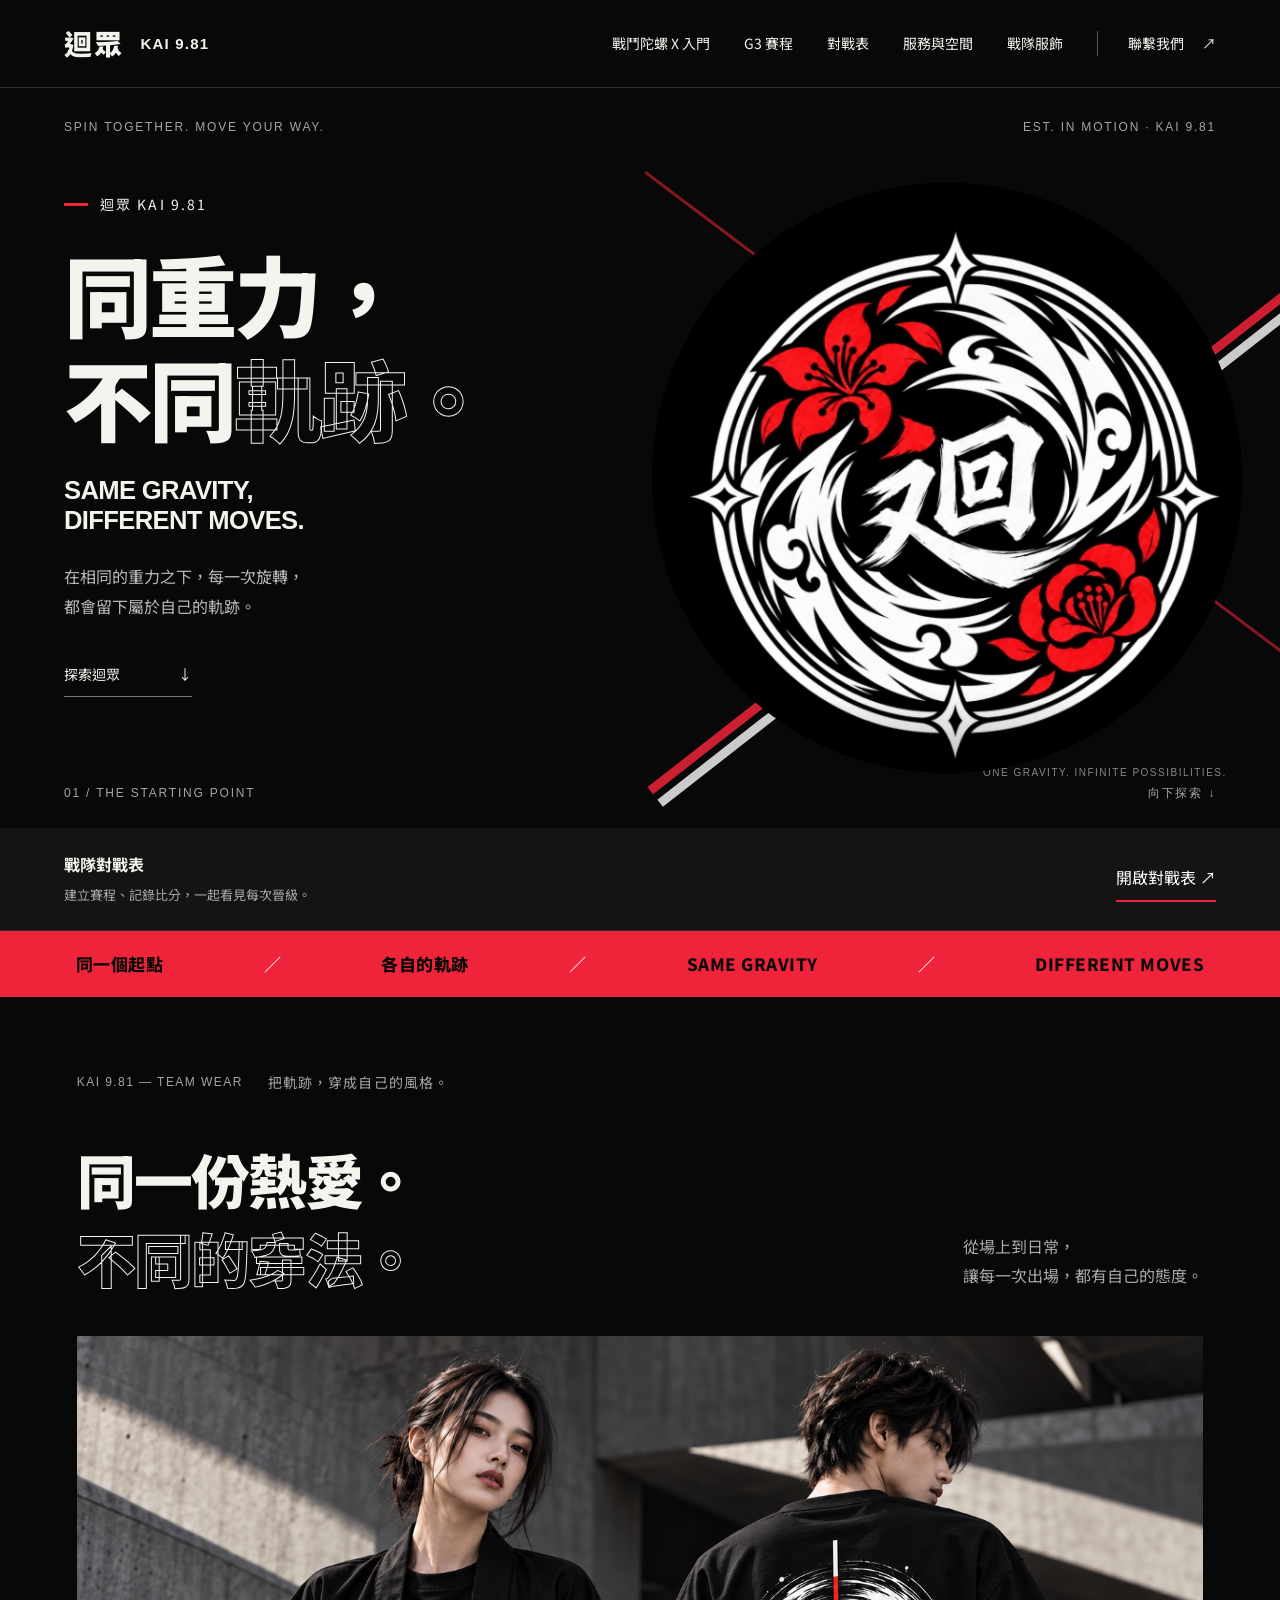
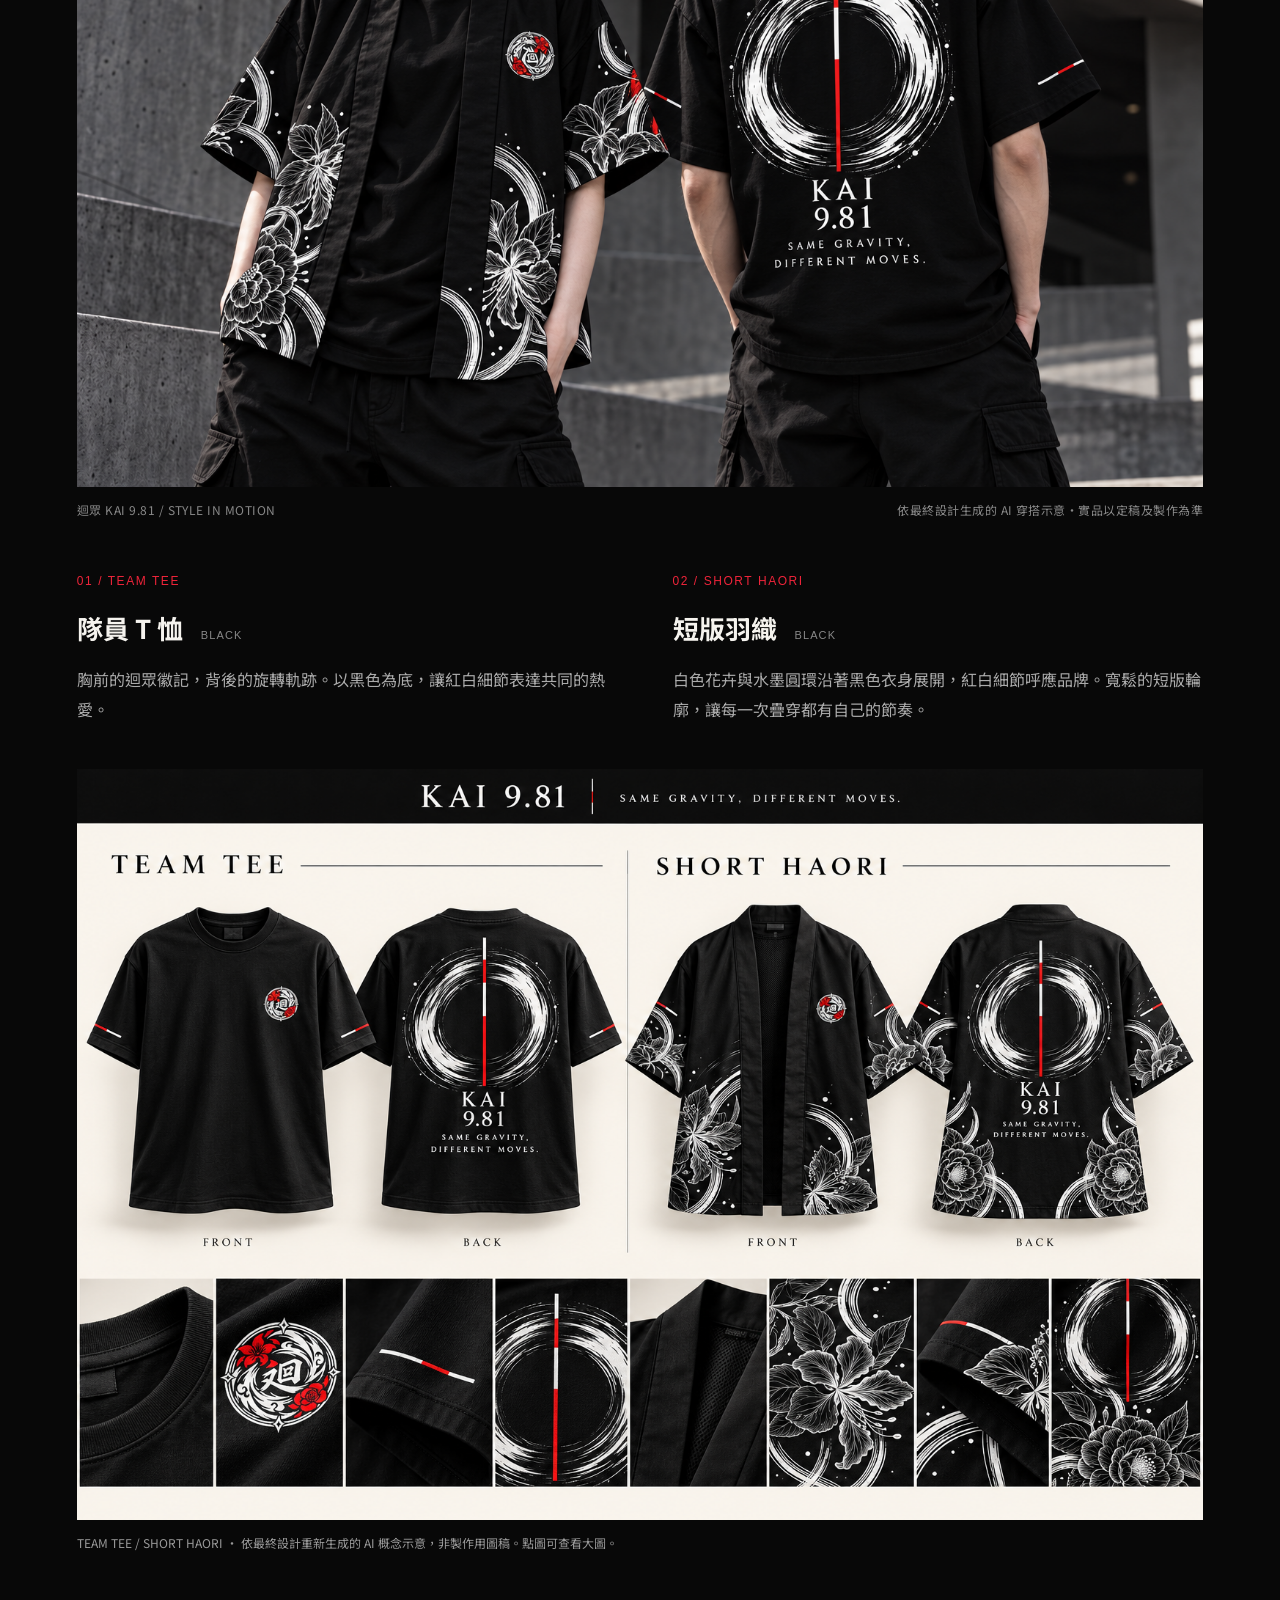
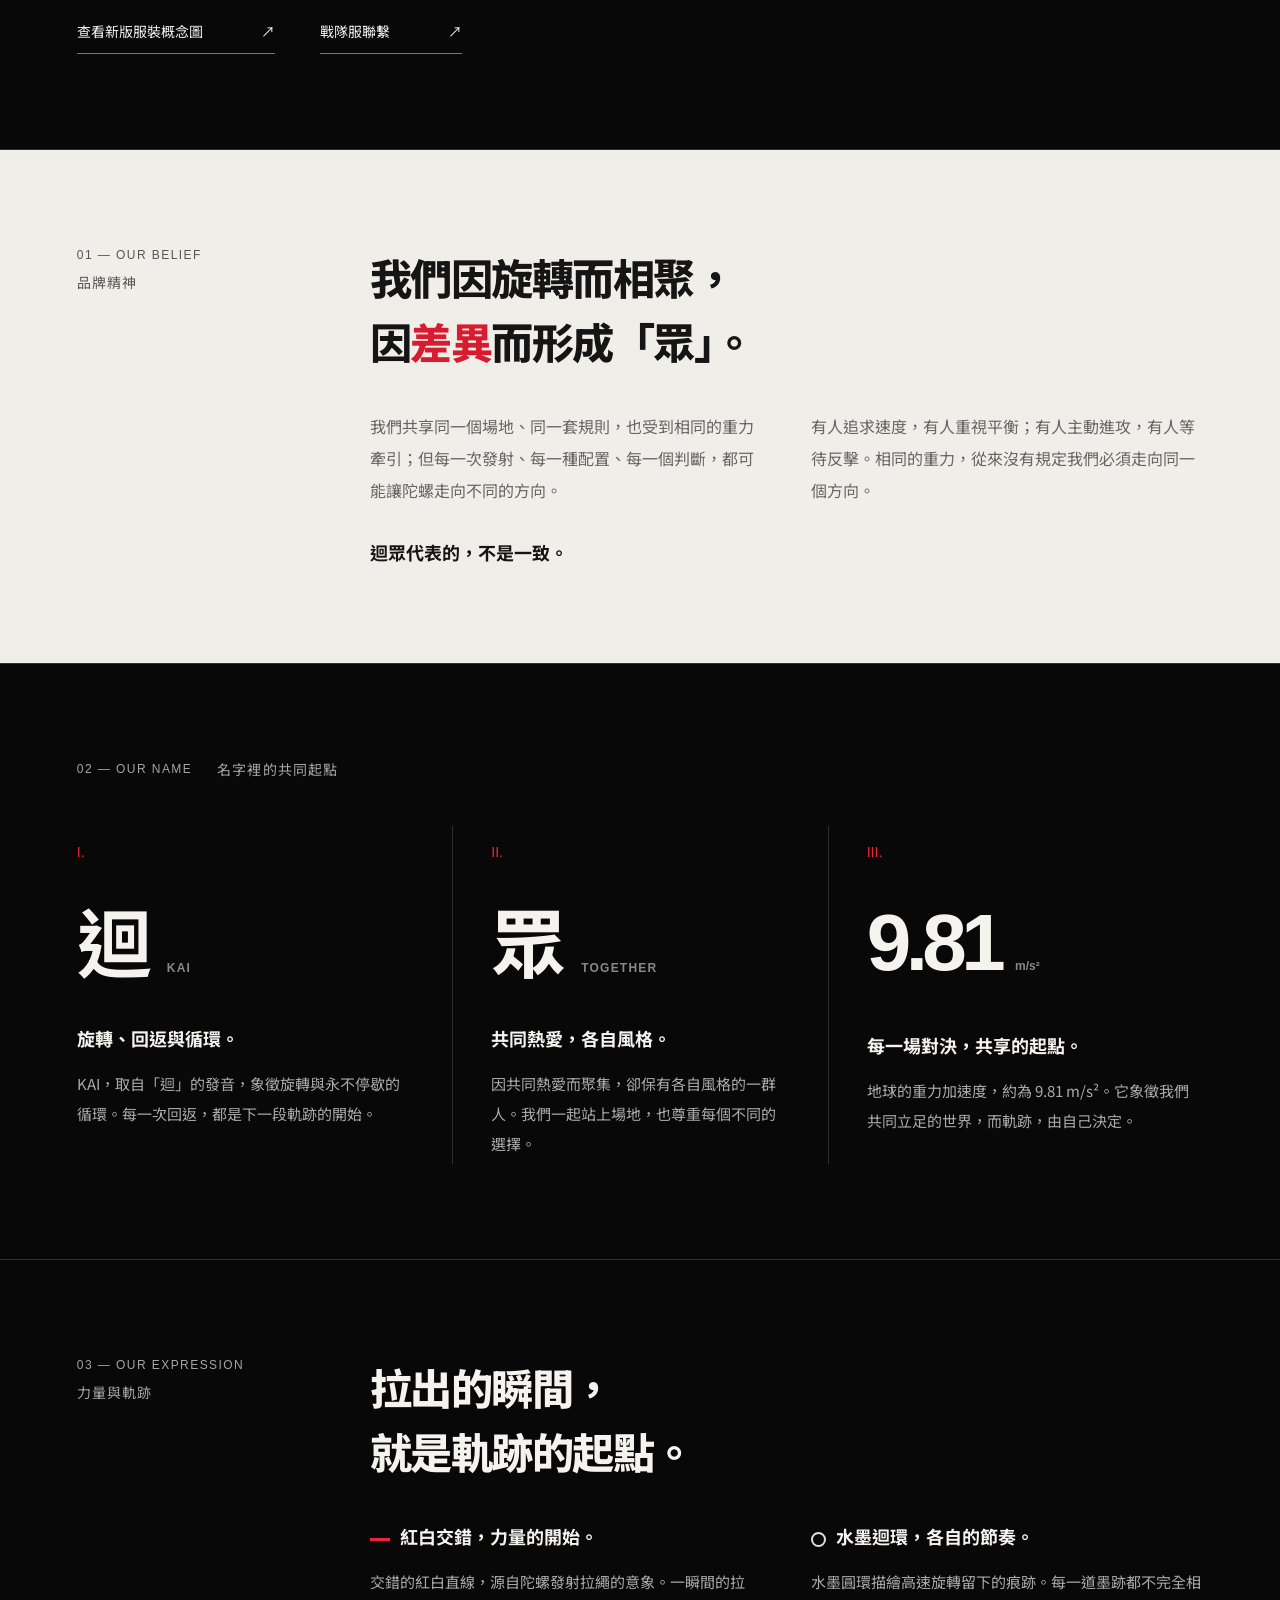
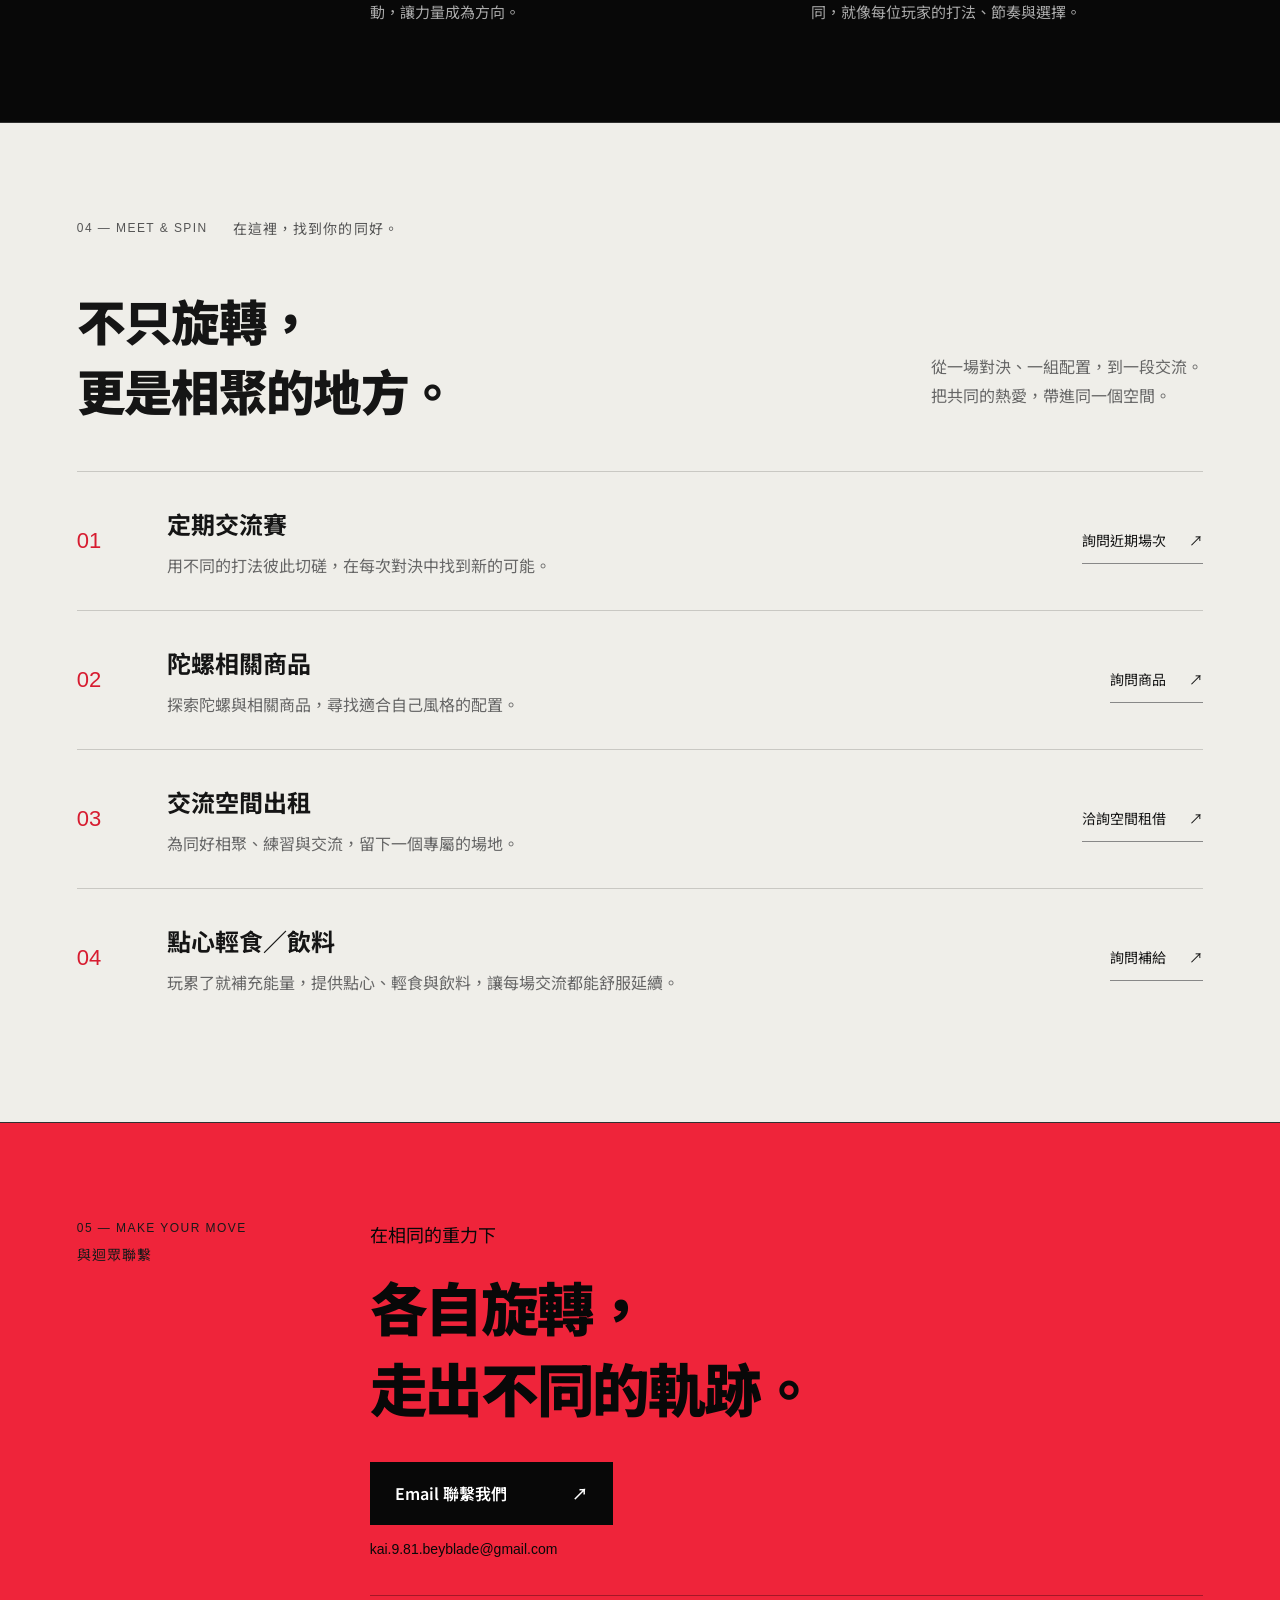
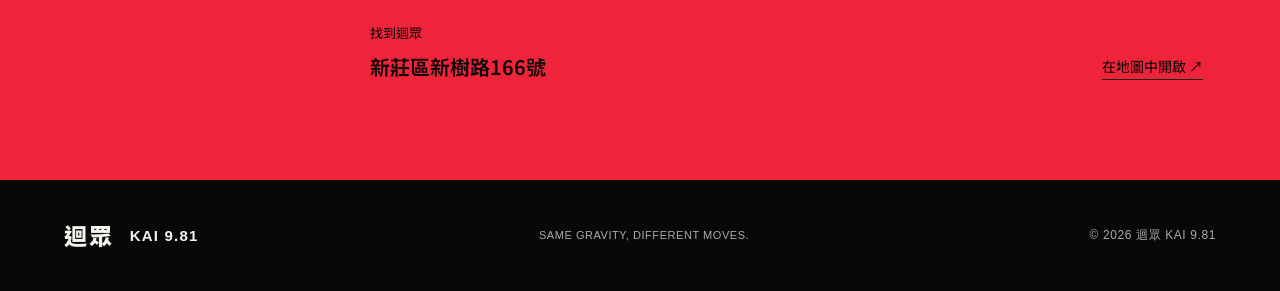
==== index.html @ a8f79e68 "Refresh team apparel imagery from approved final designs" ====
<!doctype html>
<html lang="zh-Hant">
<head>
<meta charset="utf-8"><meta name="viewport" content="width=device-width,initial-scale=1">
<title>迴眾 KAI 9.81｜同重力，不同軌跡</title>
<meta name="description" content="迴眾 KAI 9.81。因旋轉而相聚，因差異而形成眾。在相同的重力下，各自旋轉，走出不同的軌跡。">
<meta name="theme-color" content="#080808">
<link rel="icon" type="image/svg+xml" href="data:image/svg+xml,%3Csvg xmlns='http://www.w3.org/2000/svg' viewBox='0 0 64 64'%3E%3Crect width='64' height='64' rx='12' fill='%23080808'/%3E%3Ccircle cx='32' cy='32' r='22' fill='none' stroke='%23f22035' stroke-width='5'/%3E%3Ctext x='32' y='42' font-size='29' fill='white' text-anchor='middle'%3E迴%3C/text%3E%3C/svg%3E">
<link rel="stylesheet" href="style.css">
<style>.team-tools{display:flex;justify-content:space-between;align-items:center;gap:20px;flex-wrap:wrap;padding:22px 5%;border-bottom:1px solid #303030;background:#141414}.team-tools a{color:#fff;border-bottom:2px solid #ef243a;padding:8px 0}.team-tools span{font-size:13px;color:#aaa}</style>
<style>.apparel-concept{margin:44px 0 0}.apparel-concept img{display:block;width:100%;height:auto}.apparel-concept figcaption{font-size:12px;color:#999;line-height:1.8;padding:12px 0}@media(max-width:640px){.campaign img{aspect-ratio:3/2;object-fit:contain}}</style>
</head>
<body>
<a class="skip" href="#main">跳至主要內容</a>
<header><a class="wordmark" href="#" aria-label="迴眾首頁">迴眾 <span>KAI 9.81</span></a><nav aria-label="主要導覽"><a href="guide.html">戰鬥陀螺 X 入門</a><a href="g3.html">G3 賽程</a><a href="bracket.html">對戰表</a><a href="#services">服務與空間</a><a href="#wear">戰隊服飾</a><a class="nav-contact" href="mailto:kai.9.81.beyblade@gmail.com">聯繫我們 <span aria-hidden="true">↗</span></a></nav></header>
<main id="main">
<section class="hero" aria-labelledby="hero-title">
<div class="hero-top"><span>SPIN TOGETHER. MOVE YOUR WAY.</span><span>EST. IN MOTION · KAI 9.81</span></div>
<div class="hero-copy"><p class="eyebrow"><span></span>迴眾 KAI 9.81</p><h1 id="hero-title">同重力，<br>不同<span class="outline">軌跡。</span></h1><p class="english">SAME GRAVITY,<br>DIFFERENT MOVES.</p><p class="intro">在相同的重力之下，每一次旋轉，<br>都會留下屬於自己的軌跡。</p><a class="text-link" href="#belief">探索迴眾 <span aria-hidden="true">↓</span></a></div>
<div class="hero-art"><div class="cord cord-one"></div><div class="cord cord-two"></div><div class="logo-window"><img src="kai-logo.jpg" alt="迴眾品牌標誌：紅花與白色旋紋環繞書法迴字" width="630" height="651" fetchpriority="high"></div><span class="art-note">ONE GRAVITY. INFINITE POSSIBILITIES.</span></div>
<div class="hero-bottom"><span>01 / THE STARTING POINT</span><span>向下探索 <span aria-hidden="true">↓</span></span></div>
</section>
<section class="team-tools" aria-label="戰隊工具"><div><strong>戰隊對戰表</strong><br><span>建立賽程、記錄比分，一起看見每次晉級。</span></div><a href="bracket.html">開啟對戰表 ↗</a></section>
<div class="statement-strip" aria-hidden="true"><span>同一個起點</span><b>／</b><span>各自的軌跡</span><b>／</b><span>SAME GRAVITY</span><b>／</b><span>DIFFERENT MOVES</span></div>
<section class="lookbook section" id="wear"><div class="section-label">KAI 9.81 — TEAM WEAR <span>把軌跡，穿成自己的風格。</span></div><div class="lookbook-heading"><h2>同一份熱愛。<br><span class="outline">不同的穿法。</span></h2><p>從場上到日常，<br>讓每一次出場，都有自己的態度。</p></div><figure class="campaign"><img src="kai-campaign-final-20261027.png" alt="迴眾戰隊服穿搭形象：模特兒展示白色花卉黑色羽織正面與紅白圓環短 T 背面" width="1536" height="1024" loading="lazy"><figcaption><span>迴眾 KAI 9.81 / STYLE IN MOTION</span><span>依最終設計生成的 AI 穿搭示意・實品以定稿及製作為準</span></figcaption></figure><div class="wear-grid"><article><span class="wear-type">01 / TEAM TEE</span><h3>隊員 T 恤<span>BLACK</span></h3><p>胸前的迴眾徽記，背後的旋轉軌跡。以黑色為底，讓紅白細節表達共同的熱愛。</p></article><article><span class="wear-type">02 / SHORT HAORI</span><h3>短版羽織<span>BLACK</span></h3><p>白色花卉與水墨圓環沿著黑色衣身展開，紅白細節呼應品牌。寬鬆的短版輪廓，讓每一次疊穿都有自己的節奏。</p></article></div><figure class="apparel-concept"><a href="apparel-concept-final-20261027.png" target="_blank" rel="noopener"><img src="apparel-concept-final-20261027.png" alt="迴眾新版服裝概念圖：黑色隊員短 T 與白色花卉短版羽織的正背面及圖案細節" width="1536" height="1024" loading="lazy"></a><figcaption>TEAM TEE / SHORT HAORI · 依最終設計重新生成的 AI 概念示意，非製作用圖稿。點圖可查看大圖。</figcaption></figure><div class="wear-actions"><a class="text-link" href="apparel-concept-final-20261027.png" target="_blank" rel="noopener">查看新版服裝概念圖 <span aria-hidden="true">↗</span></a><a class="text-link" href="mailto:kai.9.81.beyblade@gmail.com?subject=%E8%BF%B4%E7%9C%BE%E6%88%B0%E9%9A%8A%E6%9C%8D%E8%81%AF%E7%B9%AB">戰隊服聯繫 <span aria-hidden="true">↗</span></a></div></section>
<section class="belief section" id="belief"><div class="section-label">01 — OUR BELIEF <span>品牌精神</span></div><div class="belief-body"><h2>我們因旋轉而相聚，<br>因<span class="red">差異</span>而形成「眾」。</h2><div class="two-column"><p>我們共享同一個場地、同一套規則，也受到相同的重力牽引；但每一次發射、每一種配置、每一個判斷，都可能讓陀螺走向不同的方向。</p><p>有人追求速度，有人重視平衡；有人主動進攻，有人等待反擊。相同的重力，從來沒有規定我們必須走向同一個方向。</p></div><p class="belief-end">迴眾代表的，不是一致。</p></div></section>
<section class="identity section" id="identity"><div class="section-label">02 — OUR NAME <span>名字裡的共同起點</span></div><div class="identity-grid"><article><span class="index">I.</span><h2>迴<span>KAI</span></h2><h3>旋轉、回返與循環。</h3><p>KAI，取自「迴」的發音，象徵旋轉與永不停歇的循環。每一次回返，都是下一段軌跡的開始。</p></article><article><span class="index">II.</span><h2>眾<span>TOGETHER</span></h2><h3>共同熱愛，各自風格。</h3><p>因共同熱愛而聚集，卻保有各自風格的一群人。我們一起站上場地，也尊重每個不同的選擇。</p></article><article class="gravity"><span class="index">III.</span><h2>9.81<span>m/s²</span></h2><h3>每一場對決，共享的起點。</h3><p>地球的重力加速度，約為 9.81 m/s²。它象徵我們共同立足的世界，而軌跡，由自己決定。</p></article></div></section>
<section class="visual-story section"><div class="section-label">03 — OUR EXPRESSION <span>力量與軌跡</span></div><div class="visual-body"><h2>拉出的瞬間，<br>就是軌跡的起點。</h2><div class="two-column"><div><h3><span class="small-line"></span>紅白交錯，力量的開始。</h3><p>交錯的紅白直線，源自陀螺發射拉繩的意象。一瞬間的拉動，讓力量成為方向。</p></div><div><h3><span class="small-ring"></span>水墨迴環，各自的節奏。</h3><p>水墨圓環描繪高速旋轉留下的痕跡。每一道墨跡都不完全相同，就像每位玩家的打法、節奏與選擇。</p></div></div></div></section>
<section class="services section" id="services"><div class="section-label">04 — MEET & SPIN <span>在這裡，找到你的同好。</span></div><div class="services-title"><h2>不只旋轉，<br>更是相聚的地方。</h2><p>從一場對決、一組配置，到一段交流。<br>把共同的熱愛，帶進同一個空間。</p></div><div class="service-list"><article><span class="service-number">01</span><div><h3>定期交流賽</h3><p>用不同的打法彼此切磋，在每次對決中找到新的可能。</p></div><a href="mailto:kai.9.81.beyblade@gmail.com?subject=%E4%BA%A4%E6%B5%81%E8%B3%BD%E8%A9%A2%E5%95%8F">詢問近期場次 <span aria-hidden="true">↗</span></a></article><article><span class="service-number">02</span><div><h3>陀螺相關商品</h3><p>探索陀螺與相關商品，尋找適合自己風格的配置。</p></div><a href="mailto:kai.9.81.beyblade@gmail.com?subject=%E9%99%80%E8%9E%BA%E5%95%86%E5%93%81%E8%A9%A2%E5%95%8F">詢問商品 <span aria-hidden="true">↗</span></a></article><article><span class="service-number">03</span><div><h3>交流空間出租</h3><p>為同好相聚、練習與交流，留下一個專屬的場地。</p></div><a href="mailto:kai.9.81.beyblade@gmail.com?subject=%E7%A9%BA%E9%96%93%E7%A7%9F%E5%80%9F%E8%A9%A2%E5%95%8F">洽詢空間租借 <span aria-hidden="true">↗</span></a></article><article><span class="service-number">04</span><div><h3>點心輕食／飲料</h3><p>玩累了就補充能量，提供點心、輕食與飲料，讓每場交流都能舒服延續。</p></div><a href="mailto:kai.9.81.beyblade@gmail.com?subject=%E9%BB%9E%E5%BF%83%E8%BC%95%E9%A3%9F%E8%88%87%E9%A3%B2%E6%96%99%E8%A9%A2%E5%95%8F">詢問補給 <span aria-hidden="true">↗</span></a></article></div></section>
<section class="contact section" id="contact"><div class="section-label">05 — MAKE YOUR MOVE <span>與迴眾聯繫</span></div><div class="contact-body"><p>在相同的重力下</p><h2>各自旋轉，<br>走出不同的軌跡。</h2><a class="contact-button" href="mailto:kai.9.81.beyblade@gmail.com">Email 聯繫我們 <span aria-hidden="true">↗</span></a><a class="email" href="mailto:kai.9.81.beyblade@gmail.com">kai.9.81.beyblade@gmail.com</a><div class="location"><span>找到迴眾</span><address>新莊區新樹路166號</address><a href="https://www.google.com/maps/search/?api=1&amp;query=%E6%96%B0%E8%8E%8A%E5%8D%80%E6%96%B0%E6%A8%B9%E8%B7%AF166%E8%99%9F" target="_blank" rel="noopener">在地圖中開啟 <span aria-hidden="true">↗</span></a></div></div></section>
</main><footer><a class="wordmark" href="#">迴眾 <span>KAI 9.81</span></a><p>SAME GRAVITY, DIFFERENT MOVES.</p><span>© <span id="year">2026</span> 迴眾 KAI 9.81</span></footer>
</body></html>
---- style.css ----
@import url('https://fonts.googleapis.com/css2?family=Noto+Sans+TC:wght@400;500;600;700;800;900&display=swap');
:root{--bg:#080808;--fg:#f5f3ee;--muted:#a5a5a5;--red:#ef243a;--line:#303030}*{box-sizing:border-box}html{scroll-behavior:smooth;scroll-padding-top:85px}body{margin:0;background:var(--bg);color:var(--fg);font-family:'Noto Sans TC',sans-serif;font-size:16px;line-height:1.8}a{color:inherit;text-decoration:none}a:focus-visible{outline:2px solid var(--red);outline-offset:7px}::selection{background:var(--red);color:white}.skip{position:fixed;top:-100px;background:var(--red);padding:10px;z-index:20}.skip:focus{top:10px}header{height:88px;padding:0 5%;display:flex;align-items:center;justify-content:space-between;border-bottom:1px solid var(--line);background:var(--bg)}.wordmark{font-size:28px;font-weight:900;letter-spacing:.08em;display:flex;align-items:center;gap:16px}.wordmark span{font-family:Arial,sans-serif;font-size:15px;letter-spacing:.08em;font-weight:700}nav{display:flex;gap:34px;font-size:14px}nav a:hover,.text-link:hover,.email:hover{color:var(--red)}.nav-contact{border-left:1px solid #555;padding-left:30px}.nav-contact span{margin-left:15px}.hero{min-height:740px;position:relative;padding:30px 5% 80px;overflow:hidden}.hero-top,.hero-bottom{display:flex;justify-content:space-between;font:11px/1.5 Arial,sans-serif;letter-spacing:.15em;color:var(--muted)}.hero-top{font-size:12px}.hero-copy{position:relative;z-index:2;width:56%;padding-top:56px;pointer-events:none}.hero-copy a{pointer-events:auto}.eyebrow{font-size:14px;letter-spacing:.15em;display:flex;align-items:center;gap:12px;margin:0 0 24px}.eyebrow span{display:inline-block;width:24px;height:3px;background:var(--red)}h1{font-size:clamp(54px,6.9vw,108px);font-weight:900;line-height:1.18;letter-spacing:-.035em;margin:0}.outline{color:transparent;-webkit-text-stroke:1px var(--fg)}.english{font:bold clamp(18px,2vw,28px)/1.2 Arial,sans-serif;letter-spacing:-.025em;margin:25px 0}.intro{font-size:16px;color:#bbb;line-height:1.9}.text-link{display:inline-flex;align-items:center;gap:58px;font-size:14px;border-bottom:1px solid #777;padding:14px 0 9px;margin-top:10px}.hero-art{position:absolute;right:0;top:110px;width:52%;height:560px;display:grid;place-items:center}.logo-window{width:min(95%,590px);aspect-ratio:1;position:relative;z-index:1;background:#000;border-radius:50%;overflow:hidden}.logo-window img{width:100%;height:auto;display:block;clip-path:polygon(0 0,100% 0,100% 89%,85% 89%,75% 100%,25% 100%,15% 89%,0 89%)}.cord{position:absolute;width:145%;height:9px;background:var(--red);transform:rotate(-38deg);left:-10%;top:52%;box-shadow:0 16px 0 #eee;opacity:.85}.cord-two{transform:rotate(37deg);height:3px;top:47%;opacity:.55;box-shadow:none}.art-note{position:absolute;right:8%;bottom:-20px;font:10px Arial,sans-serif;letter-spacing:.15em;color:#888}.hero-bottom{position:absolute;bottom:26px;left:5%;right:5%;font-size:12px}.statement-strip{display:flex;align-items:center;justify-content:space-around;gap:25px;overflow:hidden;white-space:nowrap;background:var(--red);color:#080808;padding:18px 3%;font-size:17px;font-weight:800;letter-spacing:.03em}.statement-strip b{color:#fff}.section{padding:95px 6%;border-bottom:1px solid var(--line)}.section-label{font:12px/1.8 Arial,sans-serif;letter-spacing:.12em;color:#a5a5a5;display:flex;gap:25px;margin-bottom:45px}.section-label span{font:14px 'Noto Sans TC',sans-serif;letter-spacing:.08em}.belief{display:grid;grid-template-columns:26% 74%;background:#efeee9;color:#151515}.belief .section-label{display:flex;flex-direction:column;gap:5px;color:#555}.belief h2,.visual-story h2{font-size:clamp(30px,3.3vw,50px);line-height:1.5;letter-spacing:-.035em;margin:0 0 38px;font-weight:800}.red{color:#d71c30}.two-column{display:grid;grid-template-columns:1fr 1fr;gap:50px}.two-column p{margin:0;line-height:2;color:#666}.belief-end{margin:30px 0 0;font-size:18px;font-weight:700}.identity-grid{display:grid;grid-template-columns:1fr 1fr 1fr}.identity article{padding:10px 38px 5px;border-left:1px solid var(--line)}.identity article:first-child{padding-left:0;border:0}.identity article:last-child{padding-right:0}.index{color:var(--red);font:14px Arial,sans-serif}.identity h2{font-size:75px;line-height:1.4;margin:22px 0 30px;display:flex;align-items:baseline;gap:15px}.identity h2 span{font:bold 12px Arial,sans-serif;letter-spacing:.1em;color:#888}.identity .gravity h2{font-family:Arial,sans-serif;font-size:80px;font-weight:700;letter-spacing:-.07em}.gravity h2 span{letter-spacing:0}.identity h3,.visual-story h3{font-size:18px;margin:0 0 15px}.identity p{font-size:15px;line-height:2;color:#aaa;margin:0}.visual-story{display:grid;grid-template-columns:26% 74%}.visual-story .section-label{display:flex;flex-direction:column;gap:5px}.visual-story p{color:#aaa;font-size:15px}.small-line{display:inline-block;vertical-align:middle;width:20px;height:3px;background:var(--red);margin-right:10px}.small-ring{display:inline-block;vertical-align:middle;width:15px;height:15px;border:2px solid #ddd;border-radius:50%;margin-right:10px}.contact{background:var(--red);color:#080808;display:grid;grid-template-columns:26% 74%;border:none}.contact .section-label{color:#191919;flex-direction:column;gap:5px}.contact-body>p{font-size:18px;margin:0 0 16px}.contact h2{font-size:clamp(36px,4.5vw,68px);line-height:1.4;font-weight:900;letter-spacing:-.04em;margin:0 0 35px}.contact-button{display:inline-flex;align-items:center;gap:65px;background:#080808;color:#fff;padding:17px 25px;font-weight:600;transition:background .2s,transform .2s}.contact-button:hover{background:#252525;transform:translateY(-2px)}.contact a:focus-visible{outline-color:#000}.email{display:block;width:fit-content;margin-top:16px;font:14px Arial,sans-serif}.email:hover{color:#fff}footer{padding:35px 5%;display:flex;align-items:center;justify-content:space-between;gap:20px}footer .wordmark{font-size:23px}footer p,footer>span{font:11px/1.5 Arial,sans-serif;color:#aaa;letter-spacing:.05em}footer>span{font-size:12px}
@media(min-width:1600px){.hero{min-height:850px}.hero-art{right:5%;top:150px}.hero-copy{padding-top:80px}}@media(max-width:1000px){.hero{min-height:680px}.hero-copy{padding-top:45px}.hero-art{top:120px;height:450px}.belief,.visual-story,.contact{grid-template-columns:1fr}.belief .section-label,.visual-story .section-label,.contact .section-label{flex-direction:row;gap:24px}.identity article{padding:10px 23px}.identity h2{font-size:60px;flex-wrap:wrap;gap:6px}.identity .gravity h2{font-size:63px}.two-column{gap:30px}footer p{display:none}}@media(max-width:640px){header{height:76px;padding:0 6%}.wordmark{font-size:24px;gap:9px}.wordmark span{font-size:12px}nav{gap:0}nav>a:not(.nav-contact){display:none}.nav-contact{border:0;padding:0;font-size:13px}.nav-contact span{margin-left:6px}.hero{padding:23px 6% 75px;min-height:auto}.hero-top{font-size:10px;letter-spacing:.08em}.hero-top span:last-child{display:none}.hero-copy{width:100%;padding-top:40px}.eyebrow{font-size:12px;margin-bottom:20px}h1{font-size:clamp(49px,12.5vw,76px)}.english{font-size:21px;margin:22px 0}.intro{font-size:15px}.hero-art{position:relative;width:100%;height:auto;aspect-ratio:1;top:auto;right:auto;margin:20px 0 30px}.logo-window{width:95%;max-width:450px}.art-note{bottom:-12px;right:2%;font-size:9px}.hero-bottom{left:6%;right:6%;font-size:10px;letter-spacing:.05em}.statement-strip{justify-content:flex-start;padding:16px 6%;font-size:14px;gap:22px}.section{padding:60px 7%}.section-label{font-size:10px;gap:17px!important;margin-bottom:28px}.section-label span{font-size:12px}.belief h2,.visual-story h2{font-size:30px;margin-bottom:25px}.two-column{grid-template-columns:1fr;gap:22px}.two-column p{font-size:15px}.identity-grid{grid-template-columns:1fr}.identity article,.identity article:first-child,.identity article:last-child{padding:28px 0;border-left:none;border-bottom:1px solid var(--line)}.identity article:first-child{padding-top:0}.identity article:last-child{padding-bottom:0;border-bottom:none}.identity h2{font-size:60px;margin:8px 0 15px;gap:18px}.identity .gravity h2{font-size:68px}.identity h3{font-size:17px}.contact h2{font-size:38px}.contact-body>p{font-size:16px}.contact-button{width:100%;justify-content:space-between}footer{align-items:flex-start;padding:28px 7%;flex-direction:column;gap:16px}footer>span{font-size:11px}}
@media(prefers-reduced-motion:reduce){html{scroll-behavior:auto}*{transition:none!important}}
.guide-hero{padding:82px 7% 58px;background:#080808;min-height:490px;position:relative;border-bottom:1px solid var(--line)}.guide-hero h1{font-size:clamp(52px,8vw,112px);line-height:1.1;margin:20px 0 25px}.guide-hero>p:not(.eyebrow){font-size:18px;color:#aaa}.guide-hero-meta{display:flex;justify-content:space-between;border-top:1px solid #333;margin-top:70px;padding-top:14px;font:11px Arial,sans-serif;letter-spacing:.14em;color:#888}.guide-intro,.lineups,.expand,.parts,.types{padding:90px 7%;border-bottom:1px solid var(--line)}.guide-intro{background:#efeee9;color:#151515}.guide-intro .section-label,.lineups .section-label,.expand .section-label,.parts .section-label,.types .section-label{color:#777}.guide-intro-grid,.expand-head{display:grid;grid-template-columns:1fr 1fr;gap:80px}.guide-intro h2,.expand-head h2{font-size:clamp(32px,4vw,58px);line-height:1.45;margin:0;letter-spacing:-.04em}.guide-intro-grid p,.expand-head p{color:#666;font-size:17px;line-height:2}.note{font-size:13px!important;color:#999!important;border-left:3px solid var(--red);padding-left:15px}.lineup-grid{display:grid;grid-template-columns:repeat(3,1fr);gap:20px}.lineup-card{min-height:360px;padding:30px;background:#111;border-top:5px solid var(--red);position:relative}.lineup-card.ux{border-color:#e9e7df}.lineup-card.cx{border-color:#666}.lineup-code{font:700 56px Arial,sans-serif;letter-spacing:-.08em}.lineup-card h2{font-size:23px;line-height:1.25;margin:20px 0}.lineup-card h2 span{font:12px Arial,sans-serif;color:#999;letter-spacing:.08em}.lineup-card p{color:#aaa;line-height:1.9}.lineup-tag{position:absolute;bottom:26px;color:var(--red);font-size:13px}.ux .lineup-tag{color:#eee}.cx .lineup-tag{color:#aaa}.expand{background:#efeee9;color:#151515}.expand-head p{color:#555}.expand-list{margin-top:55px}.expand-list article{display:grid;grid-template-columns:190px 1fr 35px;gap:25px;align-items:center;border-top:1px solid #c8c7c2;padding:23px 0}.expand-list strong{font:700 15px Arial,sans-serif;letter-spacing:.08em}.expand-list span{color:#666}.expand-list b{font:normal 12px Arial;color:var(--red)}.parts-grid{display:grid;grid-template-columns:1fr 1fr;gap:85px;align-items:center}.parts-grid h2{font-size:36px;margin:0 0 18px}.parts-grid p,.parts-grid dd{color:#aaa;line-height:1.9}.parts-grid dl{margin-top:28px}.parts-grid dt{font:bold 14px Arial;color:var(--red);letter-spacing:.1em;margin-top:19px}.parts-grid dd{margin:3px 0 0 0}.parts-diagram{display:flex;flex-direction:column;align-items:center}.part-ring{width:210px;height:90px;border:2px solid #f2f0eb;border-radius:50%;display:grid;place-items:center;font:bold 16px Arial;letter-spacing:.1em}.part-ring.small{width:145px;height:60px;border-color:#777;font-size:13px}.part-ring.tiny{width:80px;height:42px;border-color:var(--red);font-size:11px}.part-line{height:30px;border-left:1px solid #777}.types{background:#151515}.types-grid{display:grid;grid-template-columns:repeat(4,1fr);gap:1px;background:#444}.types-grid>div{background:#151515;padding:25px;min-height:160px}.types-grid b{display:block;font:bold 17px Arial;color:var(--red);letter-spacing:.07em}.types-grid span{display:block;margin:8px 0;font-weight:700}.types-grid p{font-size:14px;color:#aaa;margin:0;line-height:1.8}.guide-source{font-size:12px;color:#777;margin:45px 0 0}.guide-source a{color:#aaa;text-decoration:underline}.guide-cta{padding:90px 7%;background:var(--red);color:#080808}.guide-cta p{font-size:18px;margin:0}.guide-cta h2{font-size:clamp(40px,5vw,72px);line-height:1.35;margin:12px 0 30px}.guide-cta .contact-button{background:#080808;color:#fff}@media(max-width:760px){.guide-hero{padding:58px 7% 35px;min-height:420px}.guide-hero-meta{margin-top:50px;gap:10px;font-size:9px}.guide-intro-grid,.expand-head,.parts-grid{grid-template-columns:1fr;gap:30px}.guide-intro,.lineups,.expand,.parts,.types{padding:62px 7%}.lineup-grid{grid-template-columns:1fr}.lineup-card{min-height:280px}.lineup-tag{position:static;margin-top:25px}.expand-list article{grid-template-columns:1fr 28px;gap:10px}.expand-list article span{grid-column:1/-1;grid-row:2}.types-grid{grid-template-columns:1fr 1fr}.parts-grid{gap:50px}.guide-page nav a:not(:last-child){display:none}}
.lookbook{padding-top:75px}.lookbook-heading{display:flex;align-items:flex-end;justify-content:space-between;gap:30px;margin-bottom:38px}.lookbook-heading h2{font-size:clamp(36px,4.6vw,68px);line-height:1.35;letter-spacing:-.035em;margin:0;font-weight:900}.lookbook-heading p{color:#aaa;font-size:16px;margin:0 0 8px}.campaign{margin:0}.campaign img{width:100%;height:auto;aspect-ratio:3/2;object-fit:cover;display:block;background:#171717}.campaign figcaption{display:flex;justify-content:space-between;gap:18px;font-size:12px;color:#888;padding:12px 0;letter-spacing:.04em}.wear-grid{display:grid;grid-template-columns:1fr 1fr;gap:65px;margin-top:32px}.wear-type{font:12px Arial,sans-serif;letter-spacing:.13em;color:var(--red)}.wear-grid h3{font-size:26px;margin:12px 0}.wear-grid h3 span{font:11px Arial,sans-serif;color:#888;margin-left:18px;letter-spacing:.1em}.wear-grid p{font-size:16px;color:#aaa;margin:0;line-height:1.9}.wear-actions{display:flex;gap:45px;margin-top:30px}@media(max-width:640px){.lookbook-heading{display:block}.lookbook-heading p{margin:20px 0 0;font-size:15px}.campaign img{aspect-ratio:4/5;object-position:50% center}.campaign figcaption{flex-direction:column;gap:3px;font-size:11px}.wear-grid{grid-template-columns:1fr;gap:30px}.wear-grid h3{font-size:23px}.wear-actions{gap:25px;flex-wrap:wrap}.wear-actions .text-link{gap:20px}.lookbook .section-label{flex-direction:column;gap:4px!important}}
.services{background:#efeee9;color:#151515}.services .section-label{color:#555}.services-title{display:flex;justify-content:space-between;gap:30px;align-items:flex-end;margin-bottom:45px}.services h2{font-size:clamp(32px,3.8vw,55px);line-height:1.45;letter-spacing:-.035em;margin:0;font-weight:900}.services-title>p{color:#666;font-size:16px}.service-list article{display:grid;grid-template-columns:60px 1fr auto;align-items:center;gap:30px;padding:30px 0;border-top:1px solid #c9c8c3}.service-number{font:22px Arial,sans-serif;color:#d71c30}.service-list h3{font-size:24px;margin:0 0 6px}.service-list p{color:#666;margin:0;font-size:16px}.service-list a{font-size:14px;border-bottom:1px solid #888;padding:10px 0}.service-list a span{margin-left:20px}.service-list a:hover{color:#d71c30}.location{border-top:1px solid #a51727;margin-top:38px;padding-top:25px;display:grid;grid-template-columns:1fr auto;gap:4px 25px}.location>span{font-size:13px;grid-column:1/-1}.location address{font-style:normal;font-size:20px;font-weight:600}.location a{font-size:14px;border-bottom:1px solid #171717;align-self:center}.location a:hover{color:#fff}@media(max-width:640px){.services-title{display:block}.services-title>p{margin-top:22px;font-size:15px}.service-list article{grid-template-columns:30px 1fr;gap:15px}.service-list h3{font-size:22px}.service-list p{font-size:15px}.service-list a{grid-column:2;width:fit-content}.location{grid-template-columns:1fr;gap:8px}.location a{width:fit-content}.location address{font-size:19px}}
.rep-grid{display:grid;grid-template-columns:repeat(4,1fr);gap:16px}.rep-grid article{background:#171717;padding:18px;min-height:330px}.rep-grid img{display:block;width:calc(100% + 36px);height:150px;object-fit:contain;background:#0d0d0d;margin:-18px -18px 18px}.rep-grid article>span{font:12px Arial;color:var(--red);letter-spacing:.1em}.rep-grid h3{font-size:21px;margin:9px 0}.rep-grid h3 small{display:block;color:#777;font:11px Arial;margin-top:3px}.rep-grid p{font-size:14px;color:#aaa;line-height:1.8}.rep-grid em{font:10px Arial;color:#888;letter-spacing:.08em}.catalog-tabs{display:flex;gap:10px;margin-bottom:25px}.catalog-tabs a{border:1px solid #444;padding:8px 18px;font:12px Arial;letter-spacing:.08em}.catalog-tabs a:hover{background:var(--red);color:#080808}.catalog-expand{padding:90px 7%;background:#efeee9;color:#151515}.catalog-expand .section-label{color:#777}.catalog-expand h2{font-size:clamp(38px,5vw,70px);line-height:1.35;margin:0 0 35px}.catalog-page .catalog-intro{background:#efeee9;color:#151515;padding:90px 7%;border-bottom:1px solid #ccc}.catalog-page .catalog-intro .section-label{color:#777}.catalog-page .catalog-lines,.catalog-page .representatives{padding:90px 7%;border-bottom:1px solid var(--line)}@media(max-width:760px){.rep-grid{grid-template-columns:1fr 1fr}.rep-grid article{min-height:290px}.rep-grid img{height:125px}.catalog-tabs{overflow:auto}.catalog-page .catalog-intro,.catalog-page .catalog-lines,.catalog-page .representatives,.catalog-expand{padding:62px 7%}}
@media(max-width:640px){header nav{display:flex;gap:12px;align-items:center}header nav>a:nth-child(1),header nav>a:nth-child(2),header nav>.nav-contact{display:inline-block!important}header nav>a:nth-child(3):not(.nav-contact),header nav>a:nth-child(4){display:none!important}header nav>a:nth-child(1),header nav>a:nth-child(2){font-size:10px;white-space:nowrap}.guide-page header nav>a{display:inline-block!important;font-size:10px;white-space:nowrap}.guide-page header nav>a:nth-child(2){display:none!important}}
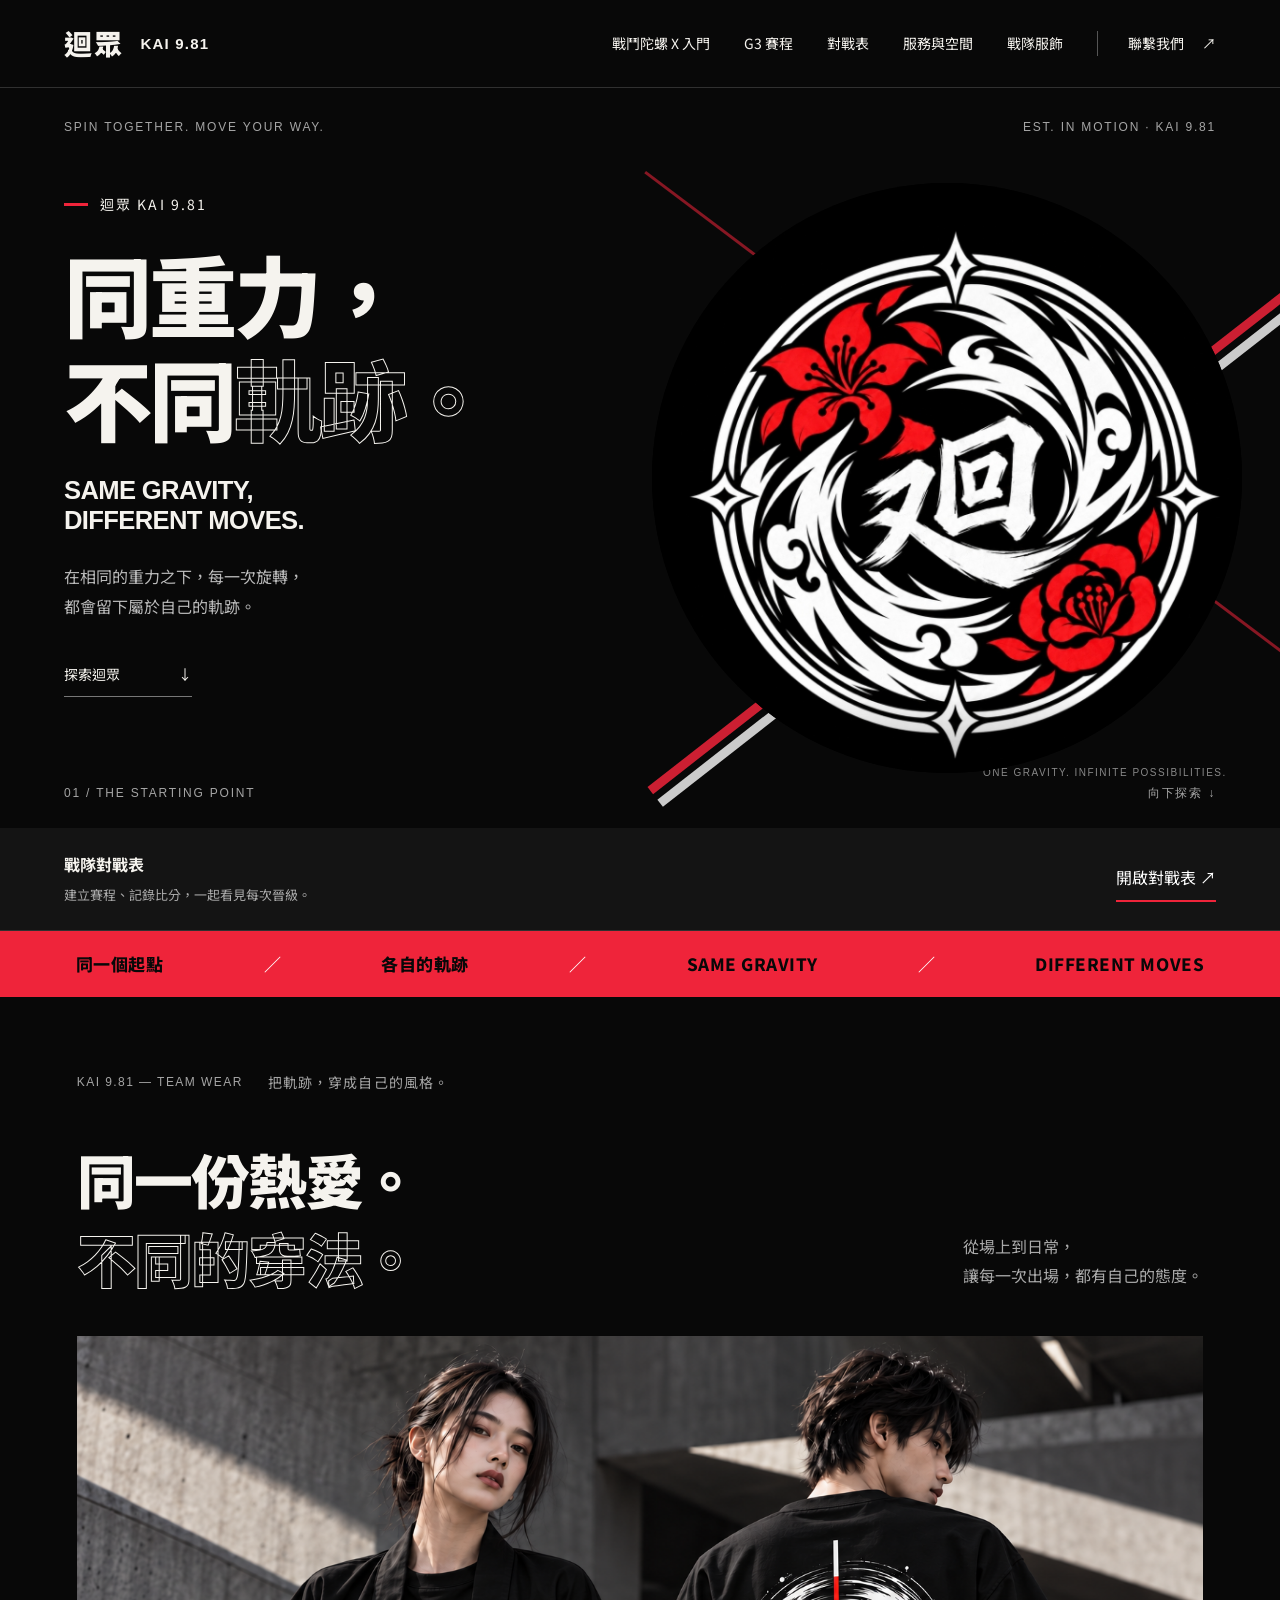
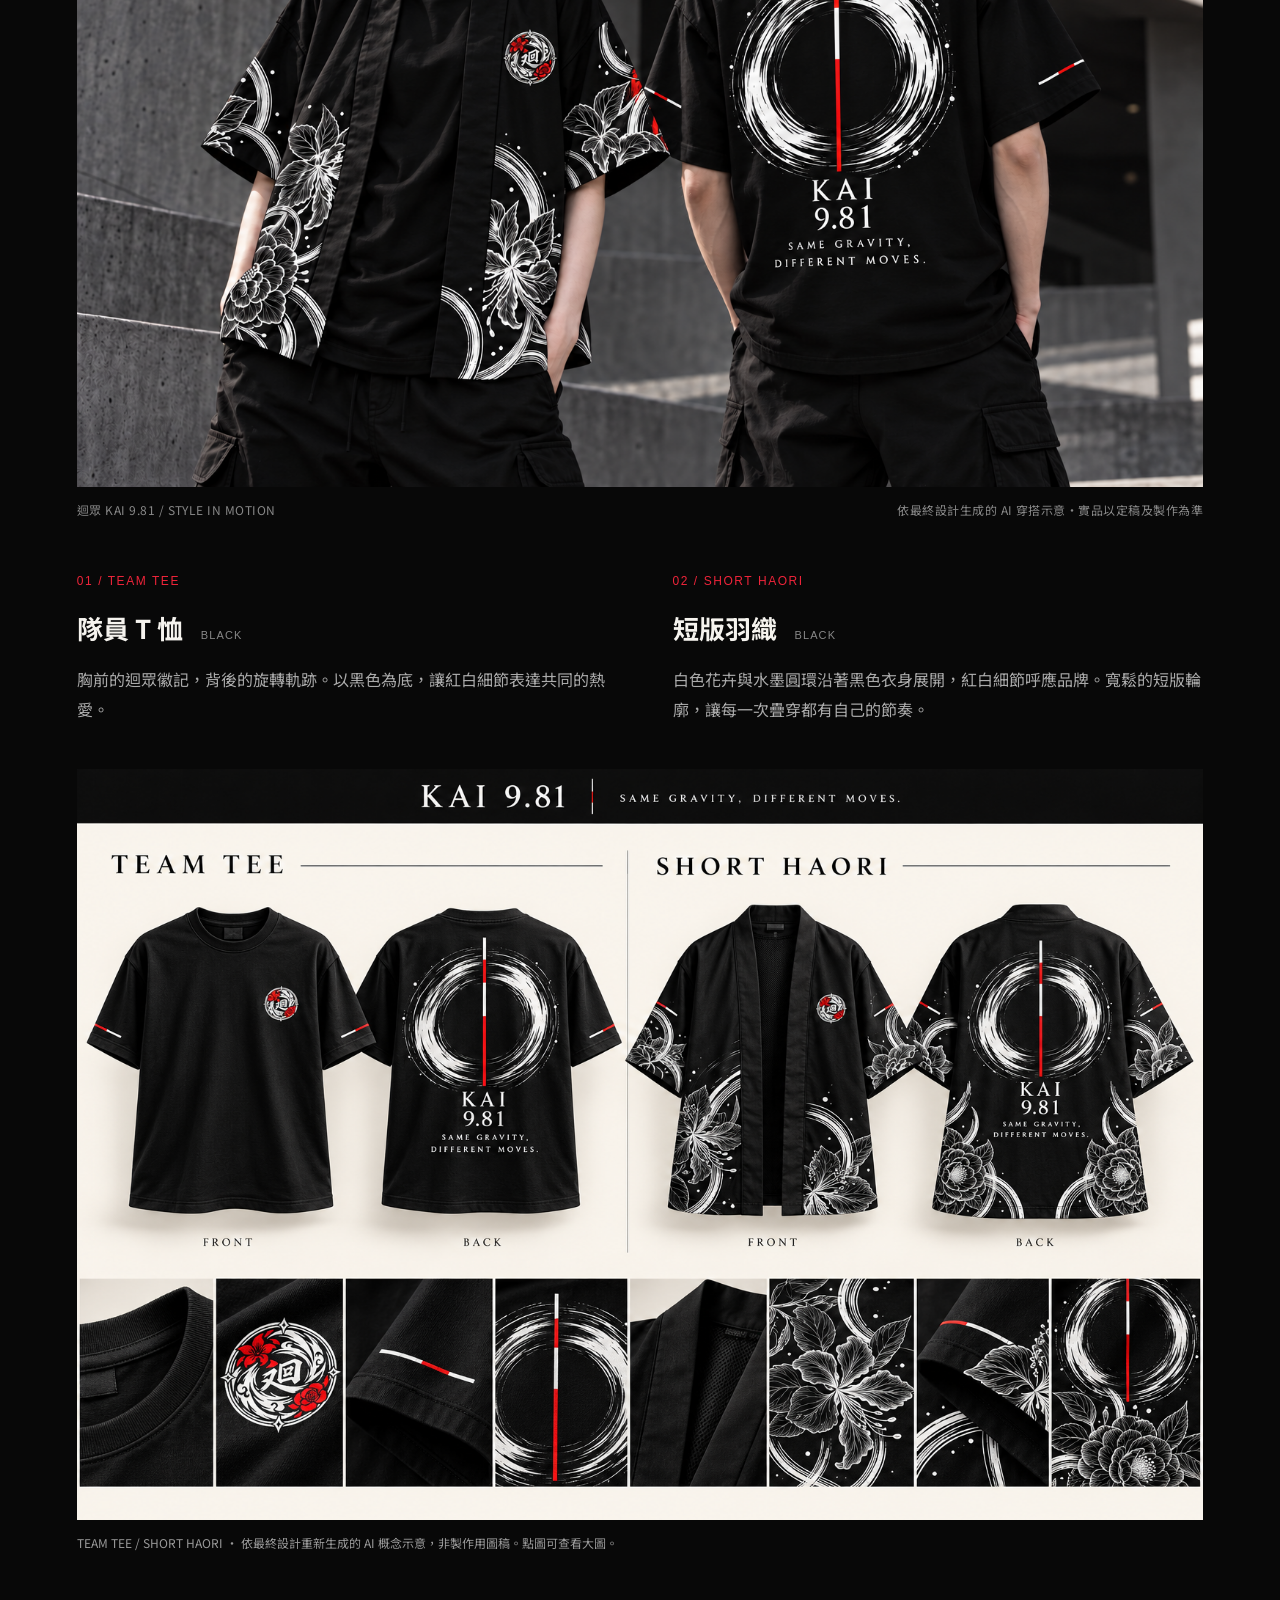
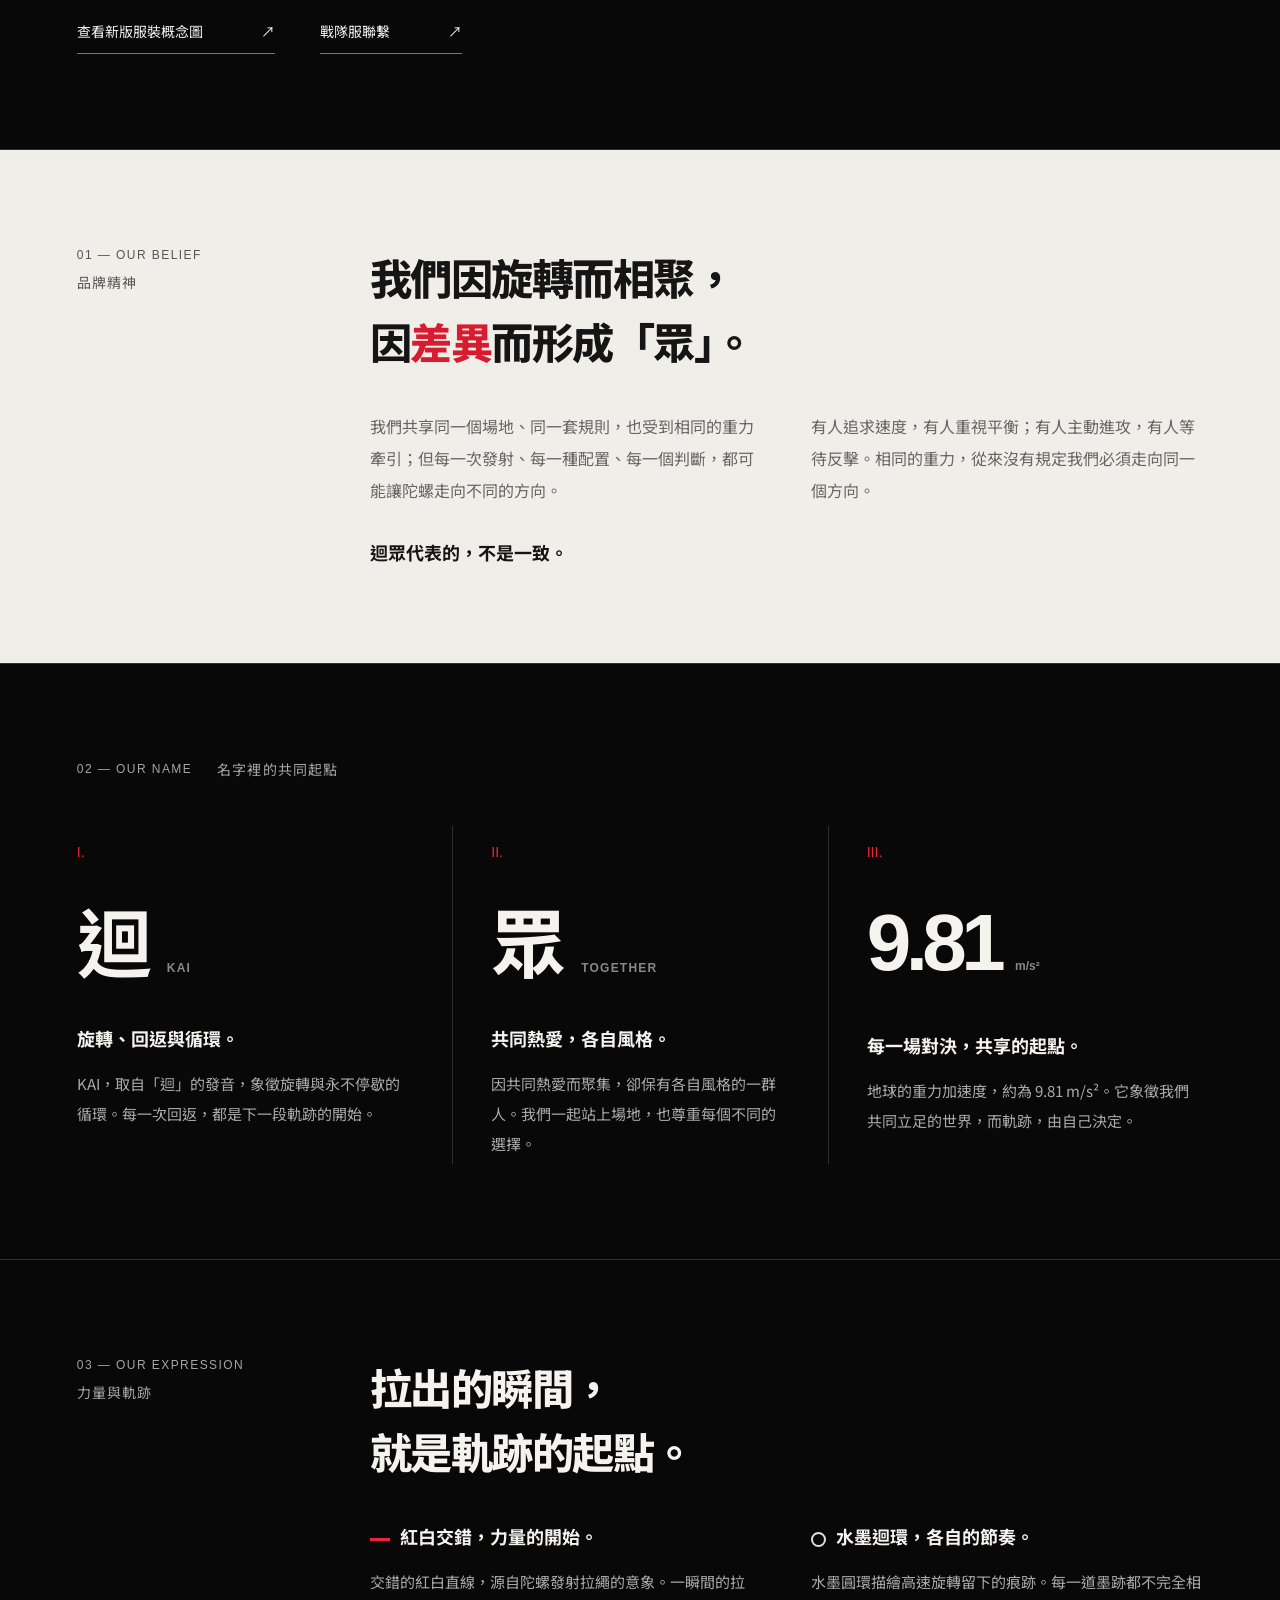
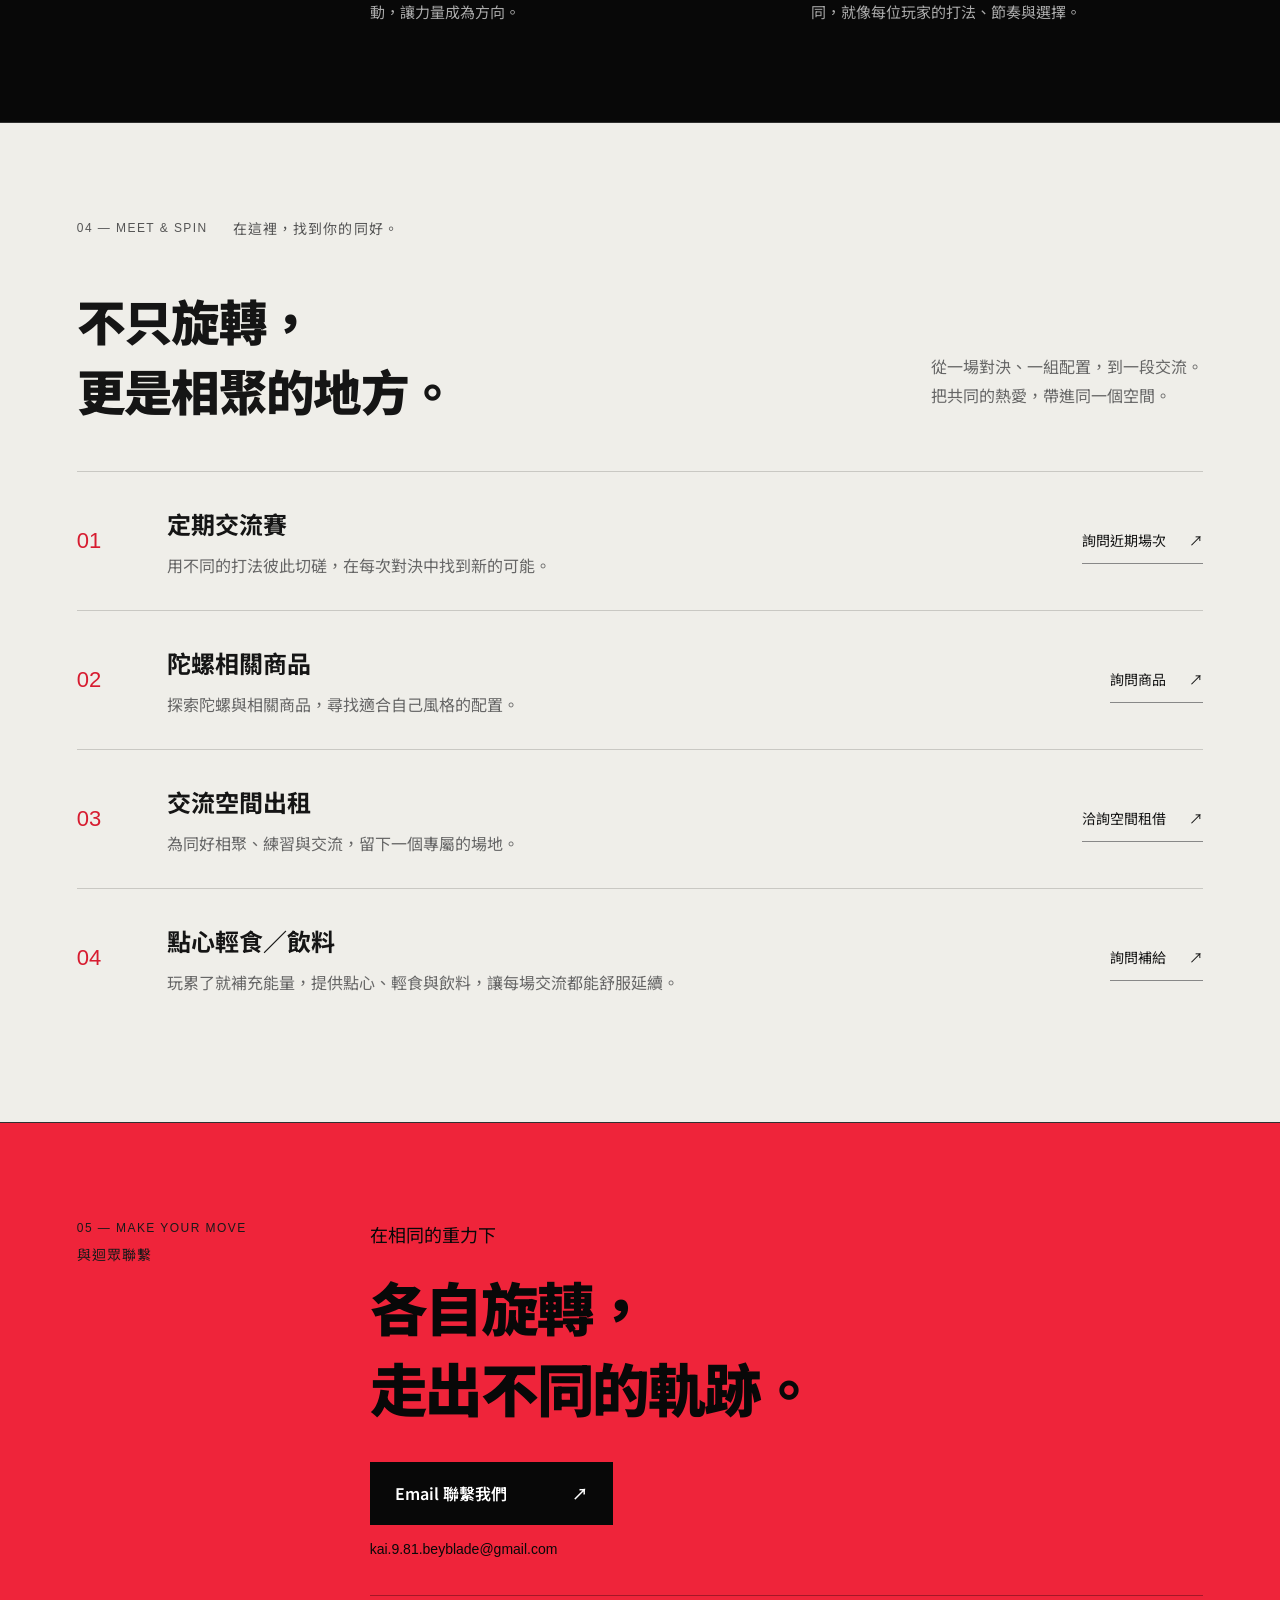
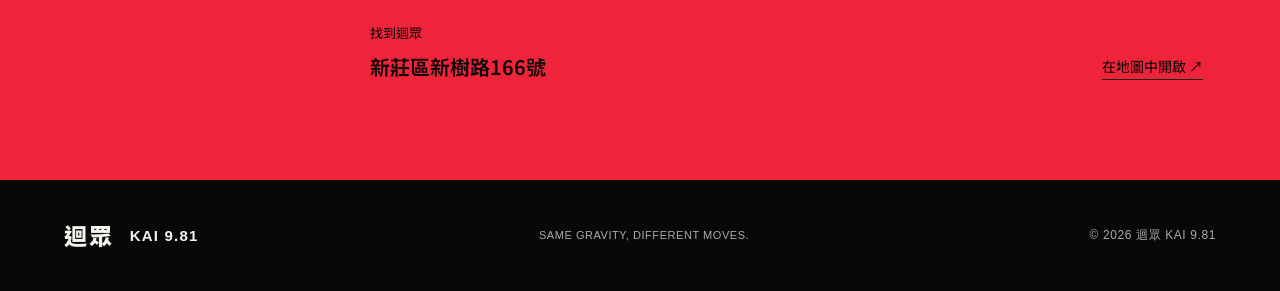
==== commit 477a3bc4: "Correct haori chest emblem orientation" ====
--- a/index.html
+++ b/index.html
@@ -22,7 +22,7 @@
 </section>
 <section class="team-tools" aria-label="戰隊工具"><div><strong>戰隊對戰表</strong><br><span>建立賽程、記錄比分，一起看見每次晉級。</span></div><a href="bracket.html">開啟對戰表 ↗</a></section>
 <div class="statement-strip" aria-hidden="true"><span>同一個起點</span><b>／</b><span>各自的軌跡</span><b>／</b><span>SAME GRAVITY</span><b>／</b><span>DIFFERENT MOVES</span></div>
-<section class="lookbook section" id="wear"><div class="section-label">KAI 9.81 — TEAM WEAR <span>把軌跡，穿成自己的風格。</span></div><div class="lookbook-heading"><h2>同一份熱愛。<br><span class="outline">不同的穿法。</span></h2><p>從場上到日常，<br>讓每一次出場，都有自己的態度。</p></div><figure class="campaign"><img src="kai-campaign-final-20261027.png" alt="迴眾戰隊服穿搭形象：模特兒展示白色花卉黑色羽織正面與紅白圓環短 T 背面" width="1536" height="1024" loading="lazy"><figcaption><span>迴眾 KAI 9.81 / STYLE IN MOTION</span><span>依最終設計生成的 AI 穿搭示意・實品以定稿及製作為準</span></figcaption></figure><div class="wear-grid"><article><span class="wear-type">01 / TEAM TEE</span><h3>隊員 T 恤<span>BLACK</span></h3><p>胸前的迴眾徽記，背後的旋轉軌跡。以黑色為底，讓紅白細節表達共同的熱愛。</p></article><article><span class="wear-type">02 / SHORT HAORI</span><h3>短版羽織<span>BLACK</span></h3><p>白色花卉與水墨圓環沿著黑色衣身展開，紅白細節呼應品牌。寬鬆的短版輪廓，讓每一次疊穿都有自己的節奏。</p></article></div><figure class="apparel-concept"><a href="apparel-concept-final-20261027.png" target="_blank" rel="noopener"><img src="apparel-concept-final-20261027.png" alt="迴眾新版服裝概念圖：黑色隊員短 T 與白色花卉短版羽織的正背面及圖案細節" width="1536" height="1024" loading="lazy"></a><figcaption>TEAM TEE / SHORT HAORI · 依最終設計重新生成的 AI 概念示意，非製作用圖稿。點圖可查看大圖。</figcaption></figure><div class="wear-actions"><a class="text-link" href="apparel-concept-final-20261027.png" target="_blank" rel="noopener">查看新版服裝概念圖 <span aria-hidden="true">↗</span></a><a class="text-link" href="mailto:kai.9.81.beyblade@gmail.com?subject=%E8%BF%B4%E7%9C%BE%E6%88%B0%E9%9A%8A%E6%9C%8D%E8%81%AF%E7%B9%AB">戰隊服聯繫 <span aria-hidden="true">↗</span></a></div></section>
+<section class="lookbook section" id="wear"><div class="section-label">KAI 9.81 — TEAM WEAR <span>把軌跡，穿成自己的風格。</span></div><div class="lookbook-heading"><h2>同一份熱愛。<br><span class="outline">不同的穿法。</span></h2><p>從場上到日常，<br>讓每一次出場，都有自己的態度。</p></div><figure class="campaign"><img src="kai-campaign-logo-fixed-20261027.png" alt="迴眾戰隊服穿搭形象：模特兒展示白色花卉黑色羽織正面與紅白圓環短 T 背面" width="1536" height="1024" loading="lazy"><figcaption><span>迴眾 KAI 9.81 / STYLE IN MOTION</span><span>依最終設計生成的 AI 穿搭示意・實品以定稿及製作為準</span></figcaption></figure><div class="wear-grid"><article><span class="wear-type">01 / TEAM TEE</span><h3>隊員 T 恤<span>BLACK</span></h3><p>胸前的迴眾徽記，背後的旋轉軌跡。以黑色為底，讓紅白細節表達共同的熱愛。</p></article><article><span class="wear-type">02 / SHORT HAORI</span><h3>短版羽織<span>BLACK</span></h3><p>白色花卉與水墨圓環沿著黑色衣身展開，紅白細節呼應品牌。寬鬆的短版輪廓，讓每一次疊穿都有自己的節奏。</p></article></div><figure class="apparel-concept"><a href="apparel-concept-final-20261027.png" target="_blank" rel="noopener"><img src="apparel-concept-final-20261027.png" alt="迴眾新版服裝概念圖：黑色隊員短 T 與白色花卉短版羽織的正背面及圖案細節" width="1536" height="1024" loading="lazy"></a><figcaption>TEAM TEE / SHORT HAORI · 依最終設計重新生成的 AI 概念示意，非製作用圖稿。點圖可查看大圖。</figcaption></figure><div class="wear-actions"><a class="text-link" href="apparel-concept-final-20261027.png" target="_blank" rel="noopener">查看新版服裝概念圖 <span aria-hidden="true">↗</span></a><a class="text-link" href="mailto:kai.9.81.beyblade@gmail.com?subject=%E8%BF%B4%E7%9C%BE%E6%88%B0%E9%9A%8A%E6%9C%8D%E8%81%AF%E7%B9%AB">戰隊服聯繫 <span aria-hidden="true">↗</span></a></div></section>
 <section class="belief section" id="belief"><div class="section-label">01 — OUR BELIEF <span>品牌精神</span></div><div class="belief-body"><h2>我們因旋轉而相聚，<br>因<span class="red">差異</span>而形成「眾」。</h2><div class="two-column"><p>我們共享同一個場地、同一套規則，也受到相同的重力牽引；但每一次發射、每一種配置、每一個判斷，都可能讓陀螺走向不同的方向。</p><p>有人追求速度，有人重視平衡；有人主動進攻，有人等待反擊。相同的重力，從來沒有規定我們必須走向同一個方向。</p></div><p class="belief-end">迴眾代表的，不是一致。</p></div></section>
 <section class="identity section" id="identity"><div class="section-label">02 — OUR NAME <span>名字裡的共同起點</span></div><div class="identity-grid"><article><span class="index">I.</span><h2>迴<span>KAI</span></h2><h3>旋轉、回返與循環。</h3><p>KAI，取自「迴」的發音，象徵旋轉與永不停歇的循環。每一次回返，都是下一段軌跡的開始。</p></article><article><span class="index">II.</span><h2>眾<span>TOGETHER</span></h2><h3>共同熱愛，各自風格。</h3><p>因共同熱愛而聚集，卻保有各自風格的一群人。我們一起站上場地，也尊重每個不同的選擇。</p></article><article class="gravity"><span class="index">III.</span><h2>9.81<span>m/s²</span></h2><h3>每一場對決，共享的起點。</h3><p>地球的重力加速度，約為 9.81 m/s²。它象徵我們共同立足的世界，而軌跡，由自己決定。</p></article></div></section>
 <section class="visual-story section"><div class="section-label">03 — OUR EXPRESSION <span>力量與軌跡</span></div><div class="visual-body"><h2>拉出的瞬間，<br>就是軌跡的起點。</h2><div class="two-column"><div><h3><span class="small-line"></span>紅白交錯，力量的開始。</h3><p>交錯的紅白直線，源自陀螺發射拉繩的意象。一瞬間的拉動，讓力量成為方向。</p></div><div><h3><span class="small-ring"></span>水墨迴環，各自的節奏。</h3><p>水墨圓環描繪高速旋轉留下的痕跡。每一道墨跡都不完全相同，就像每位玩家的打法、節奏與選擇。</p></div></div></div></section>
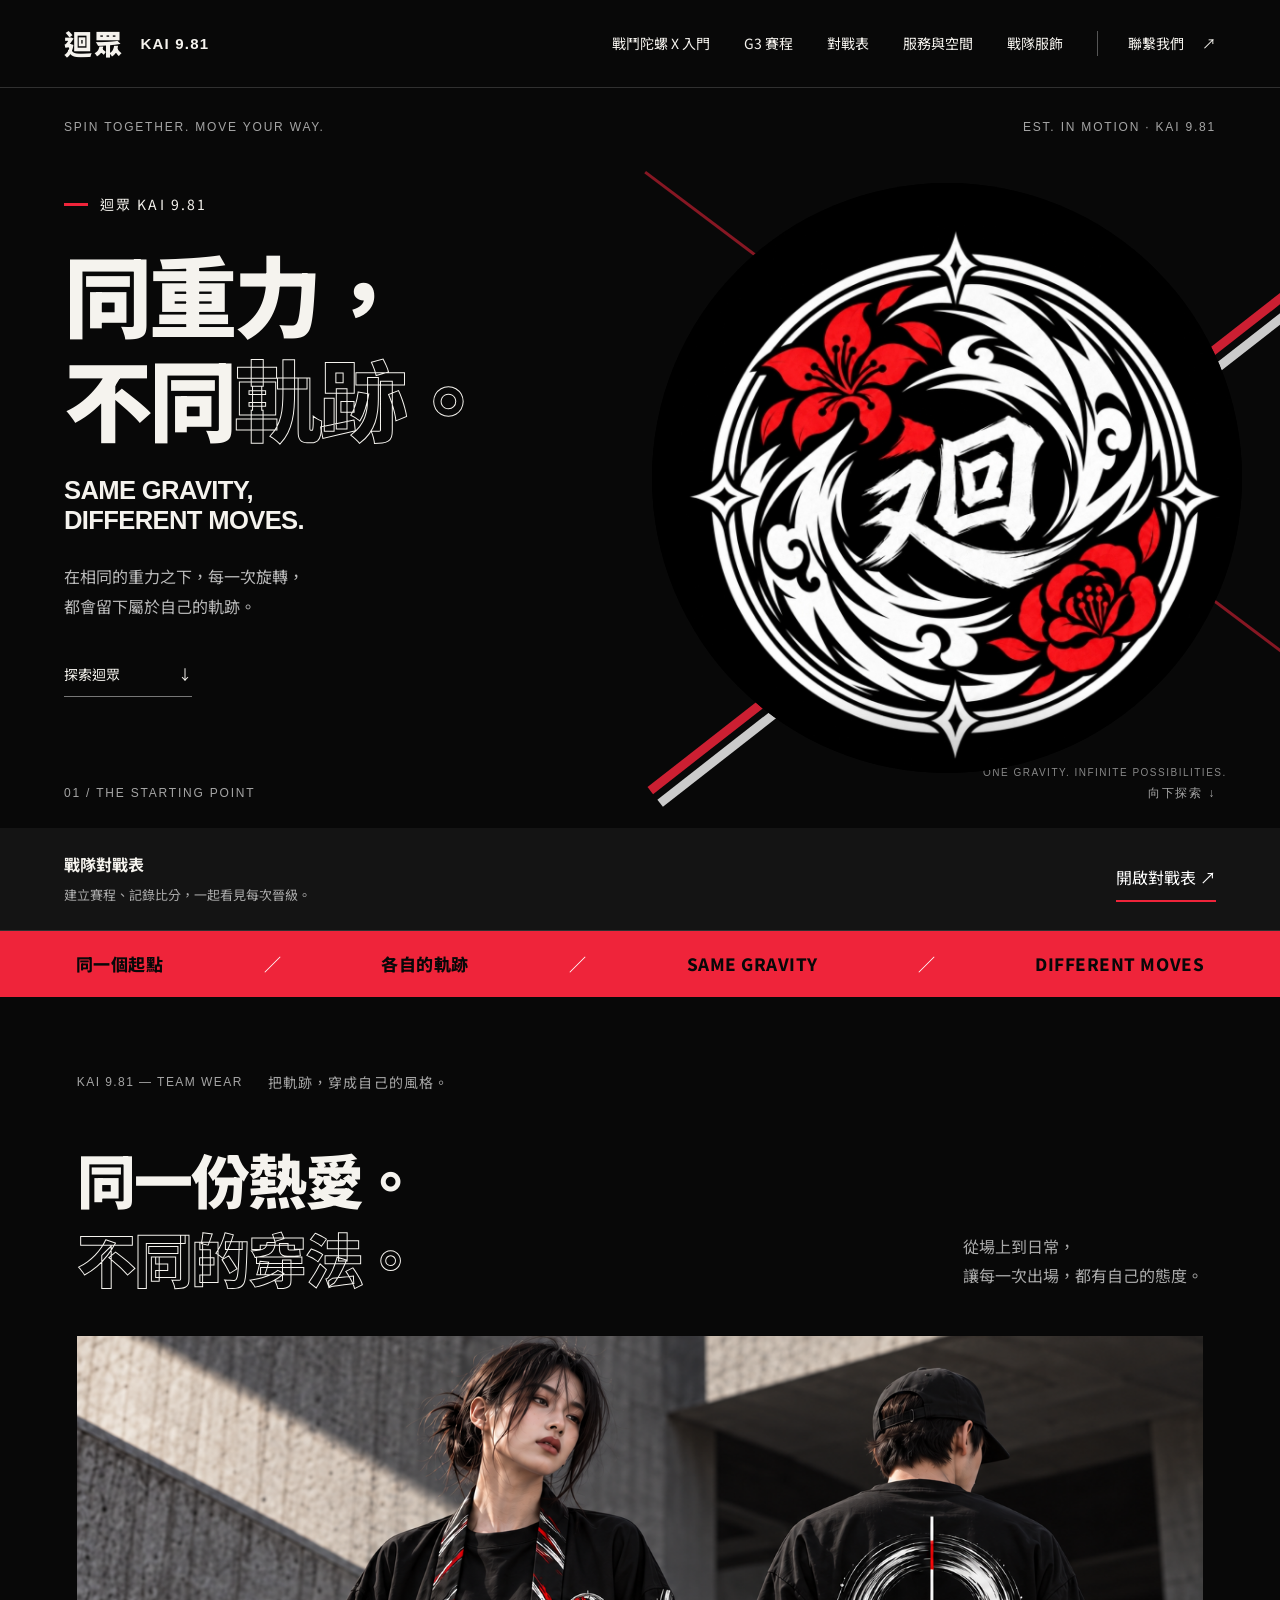
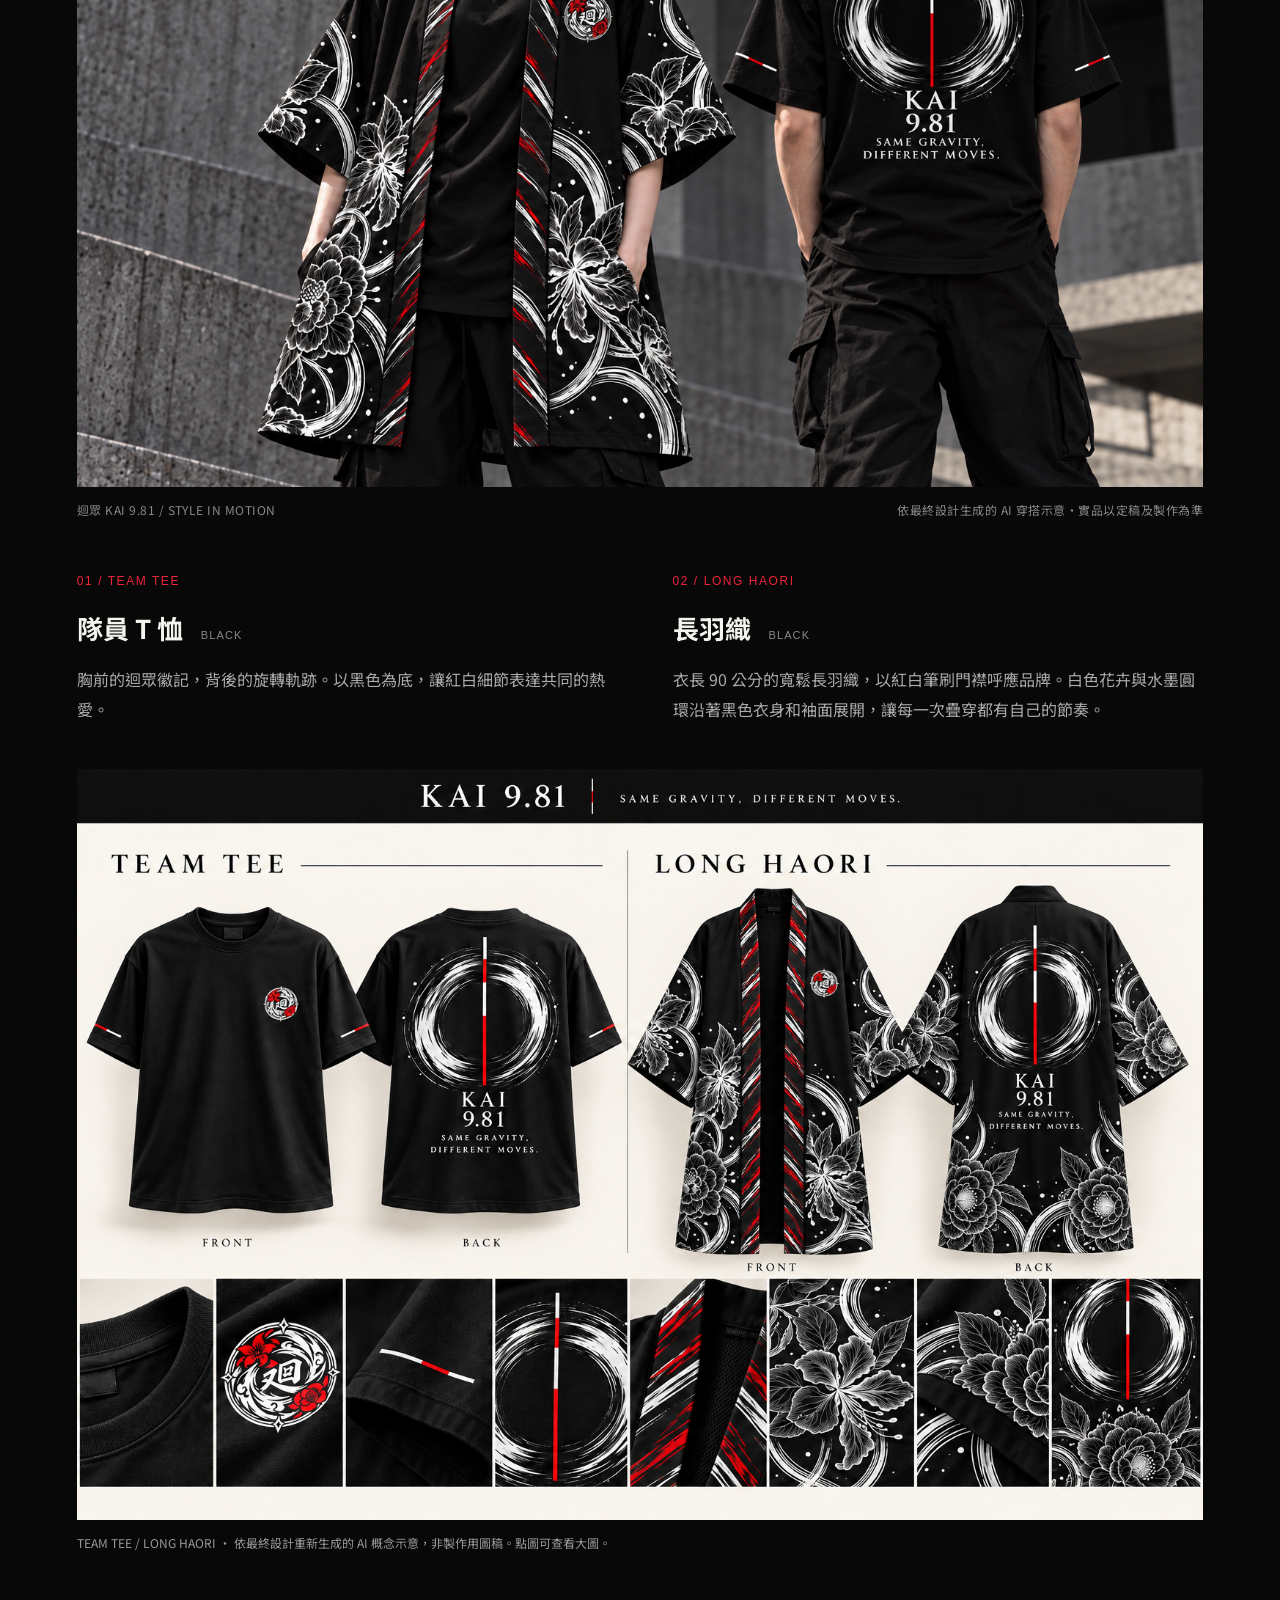
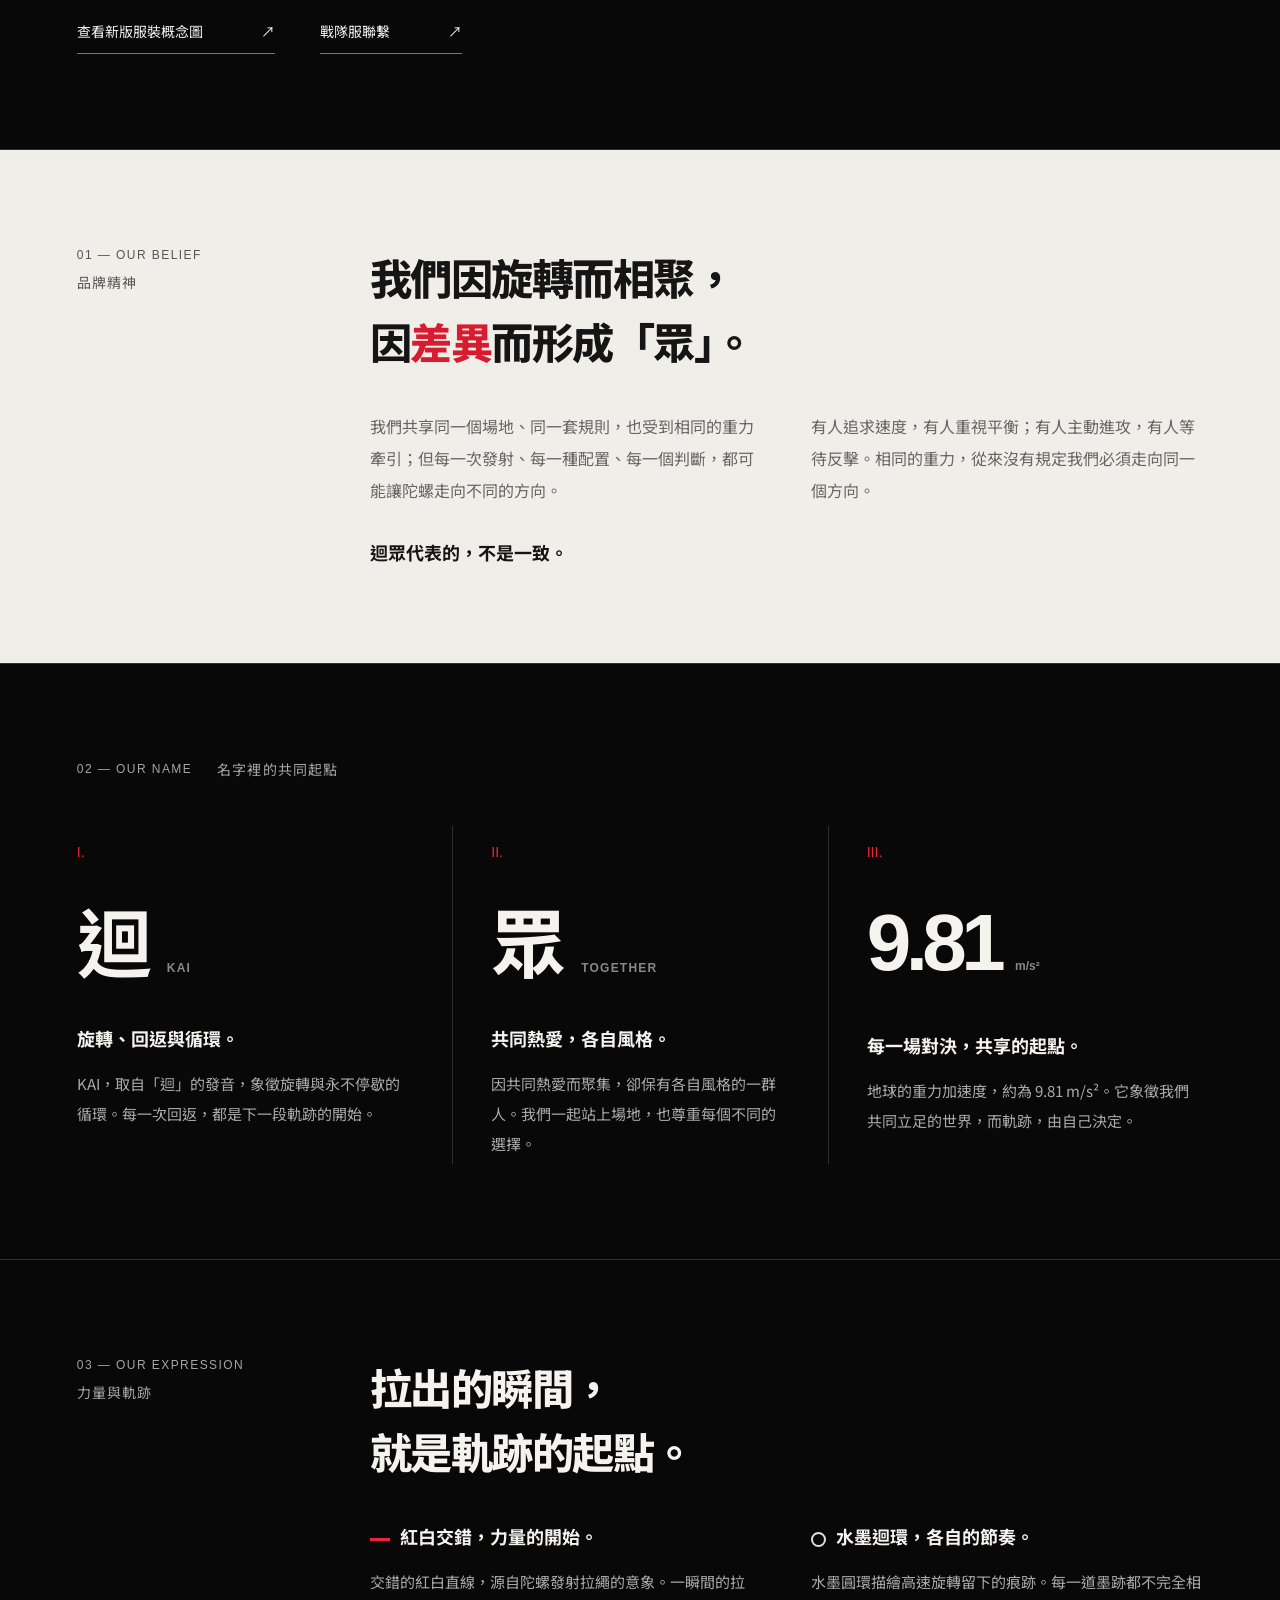
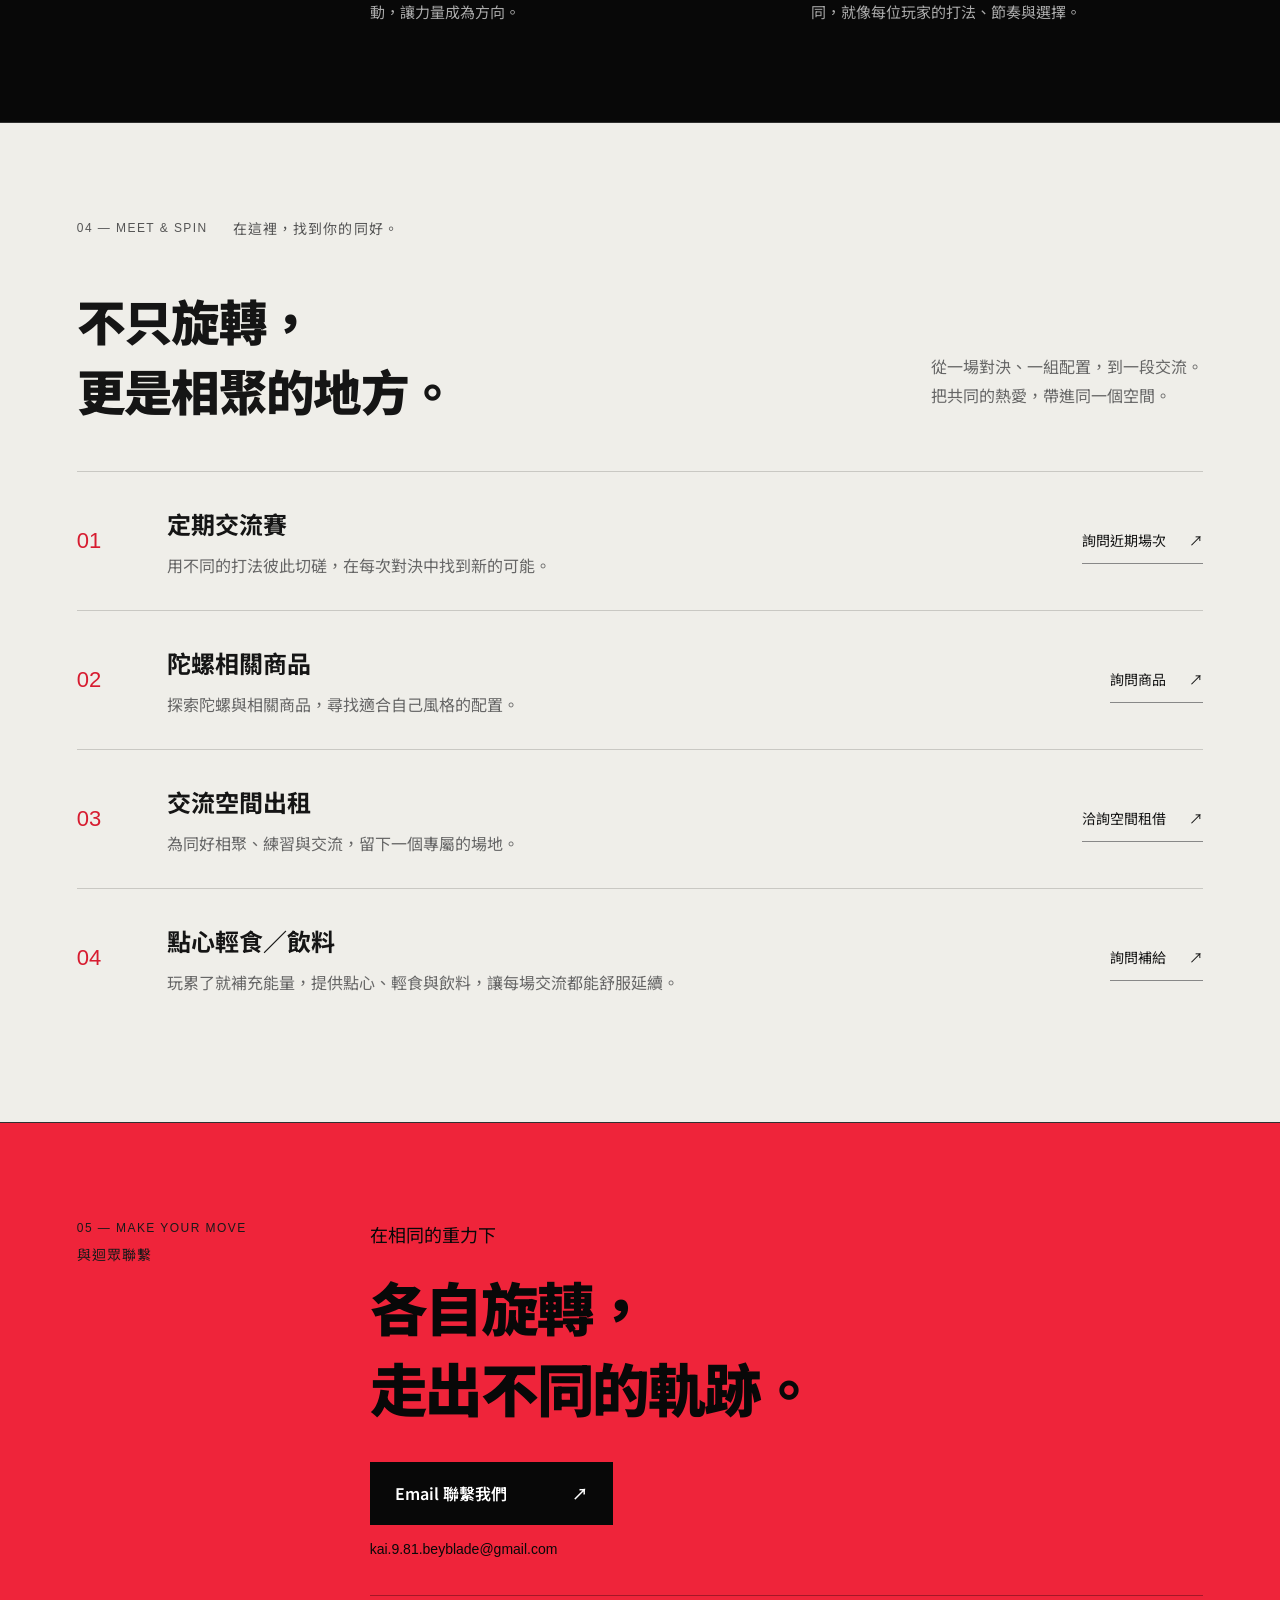
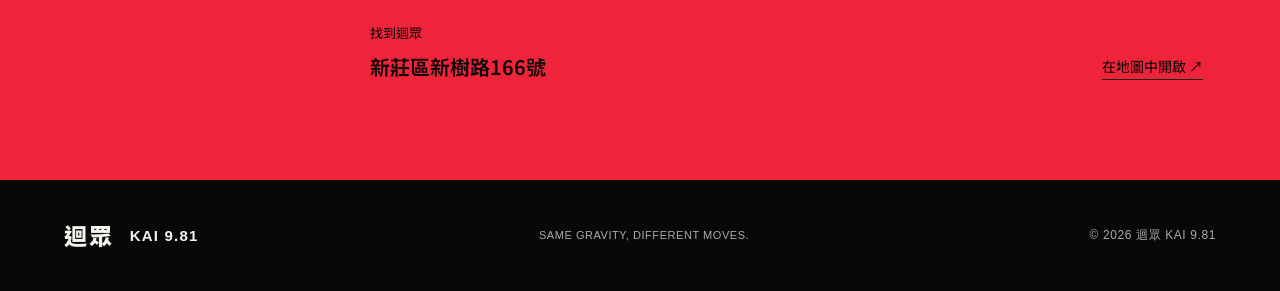
==== commit 7fb8a044: "Correct long haori silhouette, patterned placket and monochrome sleeves" ====
--- a/index.html
+++ b/index.html
@@ -22,7 +22,7 @@
 </section>
 <section class="team-tools" aria-label="戰隊工具"><div><strong>戰隊對戰表</strong><br><span>建立賽程、記錄比分，一起看見每次晉級。</span></div><a href="bracket.html">開啟對戰表 ↗</a></section>
 <div class="statement-strip" aria-hidden="true"><span>同一個起點</span><b>／</b><span>各自的軌跡</span><b>／</b><span>SAME GRAVITY</span><b>／</b><span>DIFFERENT MOVES</span></div>
-<section class="lookbook section" id="wear"><div class="section-label">KAI 9.81 — TEAM WEAR <span>把軌跡，穿成自己的風格。</span></div><div class="lookbook-heading"><h2>同一份熱愛。<br><span class="outline">不同的穿法。</span></h2><p>從場上到日常，<br>讓每一次出場，都有自己的態度。</p></div><figure class="campaign"><img src="kai-campaign-logo-fixed-20261027.png" alt="迴眾戰隊服穿搭形象：模特兒展示白色花卉黑色羽織正面與紅白圓環短 T 背面" width="1536" height="1024" loading="lazy"><figcaption><span>迴眾 KAI 9.81 / STYLE IN MOTION</span><span>依最終設計生成的 AI 穿搭示意・實品以定稿及製作為準</span></figcaption></figure><div class="wear-grid"><article><span class="wear-type">01 / TEAM TEE</span><h3>隊員 T 恤<span>BLACK</span></h3><p>胸前的迴眾徽記，背後的旋轉軌跡。以黑色為底，讓紅白細節表達共同的熱愛。</p></article><article><span class="wear-type">02 / SHORT HAORI</span><h3>短版羽織<span>BLACK</span></h3><p>白色花卉與水墨圓環沿著黑色衣身展開，紅白細節呼應品牌。寬鬆的短版輪廓，讓每一次疊穿都有自己的節奏。</p></article></div><figure class="apparel-concept"><a href="apparel-concept-final-20261027.png" target="_blank" rel="noopener"><img src="apparel-concept-final-20261027.png" alt="迴眾新版服裝概念圖：黑色隊員短 T 與白色花卉短版羽織的正背面及圖案細節" width="1536" height="1024" loading="lazy"></a><figcaption>TEAM TEE / SHORT HAORI · 依最終設計重新生成的 AI 概念示意，非製作用圖稿。點圖可查看大圖。</figcaption></figure><div class="wear-actions"><a class="text-link" href="apparel-concept-final-20261027.png" target="_blank" rel="noopener">查看新版服裝概念圖 <span aria-hidden="true">↗</span></a><a class="text-link" href="mailto:kai.9.81.beyblade@gmail.com?subject=%E8%BF%B4%E7%9C%BE%E6%88%B0%E9%9A%8A%E6%9C%8D%E8%81%AF%E7%B9%AB">戰隊服聯繫 <span aria-hidden="true">↗</span></a></div></section>
+<section class="lookbook section" id="wear"><div class="section-label">KAI 9.81 — TEAM WEAR <span>把軌跡，穿成自己的風格。</span></div><div class="lookbook-heading"><h2>同一份熱愛。<br><span class="outline">不同的穿法。</span></h2><p>從場上到日常，<br>讓每一次出場，都有自己的態度。</p></div><figure class="campaign"><img src="kai-campaign-long-haori-20261027.png" alt="迴眾戰隊服穿搭形象：模特兒展示紅白門襟、黑白花卉長羽織正面與紅白圓環短 T 背面" width="1536" height="1024" loading="lazy"><figcaption><span>迴眾 KAI 9.81 / STYLE IN MOTION</span><span>依最終設計生成的 AI 穿搭示意・實品以定稿及製作為準</span></figcaption></figure><div class="wear-grid"><article><span class="wear-type">01 / TEAM TEE</span><h3>隊員 T 恤<span>BLACK</span></h3><p>胸前的迴眾徽記，背後的旋轉軌跡。以黑色為底，讓紅白細節表達共同的熱愛。</p></article><article><span class="wear-type">02 / LONG HAORI</span><h3>長羽織<span>BLACK</span></h3><p>衣長 90 公分的寬鬆長羽織，以紅白筆刷門襟呼應品牌。白色花卉與水墨圓環沿著黑色衣身和袖面展開，讓每一次疊穿都有自己的節奏。</p></article></div><figure class="apparel-concept"><a href="apparel-concept-long-haori-20261027.png" target="_blank" rel="noopener"><img src="apparel-concept-long-haori-20261027.png" alt="迴眾新版服裝概念圖：黑色隊員短 T 與白色花卉長羽織的正背面及圖案細節" width="1536" height="1024" loading="lazy"></a><figcaption>TEAM TEE / LONG HAORI · 依最終設計重新生成的 AI 概念示意，非製作用圖稿。點圖可查看大圖。</figcaption></figure><div class="wear-actions"><a class="text-link" href="apparel-concept-long-haori-20261027.png" target="_blank" rel="noopener">查看新版服裝概念圖 <span aria-hidden="true">↗</span></a><a class="text-link" href="mailto:kai.9.81.beyblade@gmail.com?subject=%E8%BF%B4%E7%9C%BE%E6%88%B0%E9%9A%8A%E6%9C%8D%E8%81%AF%E7%B9%AB">戰隊服聯繫 <span aria-hidden="true">↗</span></a></div></section>
 <section class="belief section" id="belief"><div class="section-label">01 — OUR BELIEF <span>品牌精神</span></div><div class="belief-body"><h2>我們因旋轉而相聚，<br>因<span class="red">差異</span>而形成「眾」。</h2><div class="two-column"><p>我們共享同一個場地、同一套規則，也受到相同的重力牽引；但每一次發射、每一種配置、每一個判斷，都可能讓陀螺走向不同的方向。</p><p>有人追求速度，有人重視平衡；有人主動進攻，有人等待反擊。相同的重力，從來沒有規定我們必須走向同一個方向。</p></div><p class="belief-end">迴眾代表的，不是一致。</p></div></section>
 <section class="identity section" id="identity"><div class="section-label">02 — OUR NAME <span>名字裡的共同起點</span></div><div class="identity-grid"><article><span class="index">I.</span><h2>迴<span>KAI</span></h2><h3>旋轉、回返與循環。</h3><p>KAI，取自「迴」的發音，象徵旋轉與永不停歇的循環。每一次回返，都是下一段軌跡的開始。</p></article><article><span class="index">II.</span><h2>眾<span>TOGETHER</span></h2><h3>共同熱愛，各自風格。</h3><p>因共同熱愛而聚集，卻保有各自風格的一群人。我們一起站上場地，也尊重每個不同的選擇。</p></article><article class="gravity"><span class="index">III.</span><h2>9.81<span>m/s²</span></h2><h3>每一場對決，共享的起點。</h3><p>地球的重力加速度，約為 9.81 m/s²。它象徵我們共同立足的世界，而軌跡，由自己決定。</p></article></div></section>
 <section class="visual-story section"><div class="section-label">03 — OUR EXPRESSION <span>力量與軌跡</span></div><div class="visual-body"><h2>拉出的瞬間，<br>就是軌跡的起點。</h2><div class="two-column"><div><h3><span class="small-line"></span>紅白交錯，力量的開始。</h3><p>交錯的紅白直線，源自陀螺發射拉繩的意象。一瞬間的拉動，讓力量成為方向。</p></div><div><h3><span class="small-ring"></span>水墨迴環，各自的節奏。</h3><p>水墨圓環描繪高速旋轉留下的痕跡。每一道墨跡都不完全相同，就像每位玩家的打法、節奏與選擇。</p></div></div></div></section>
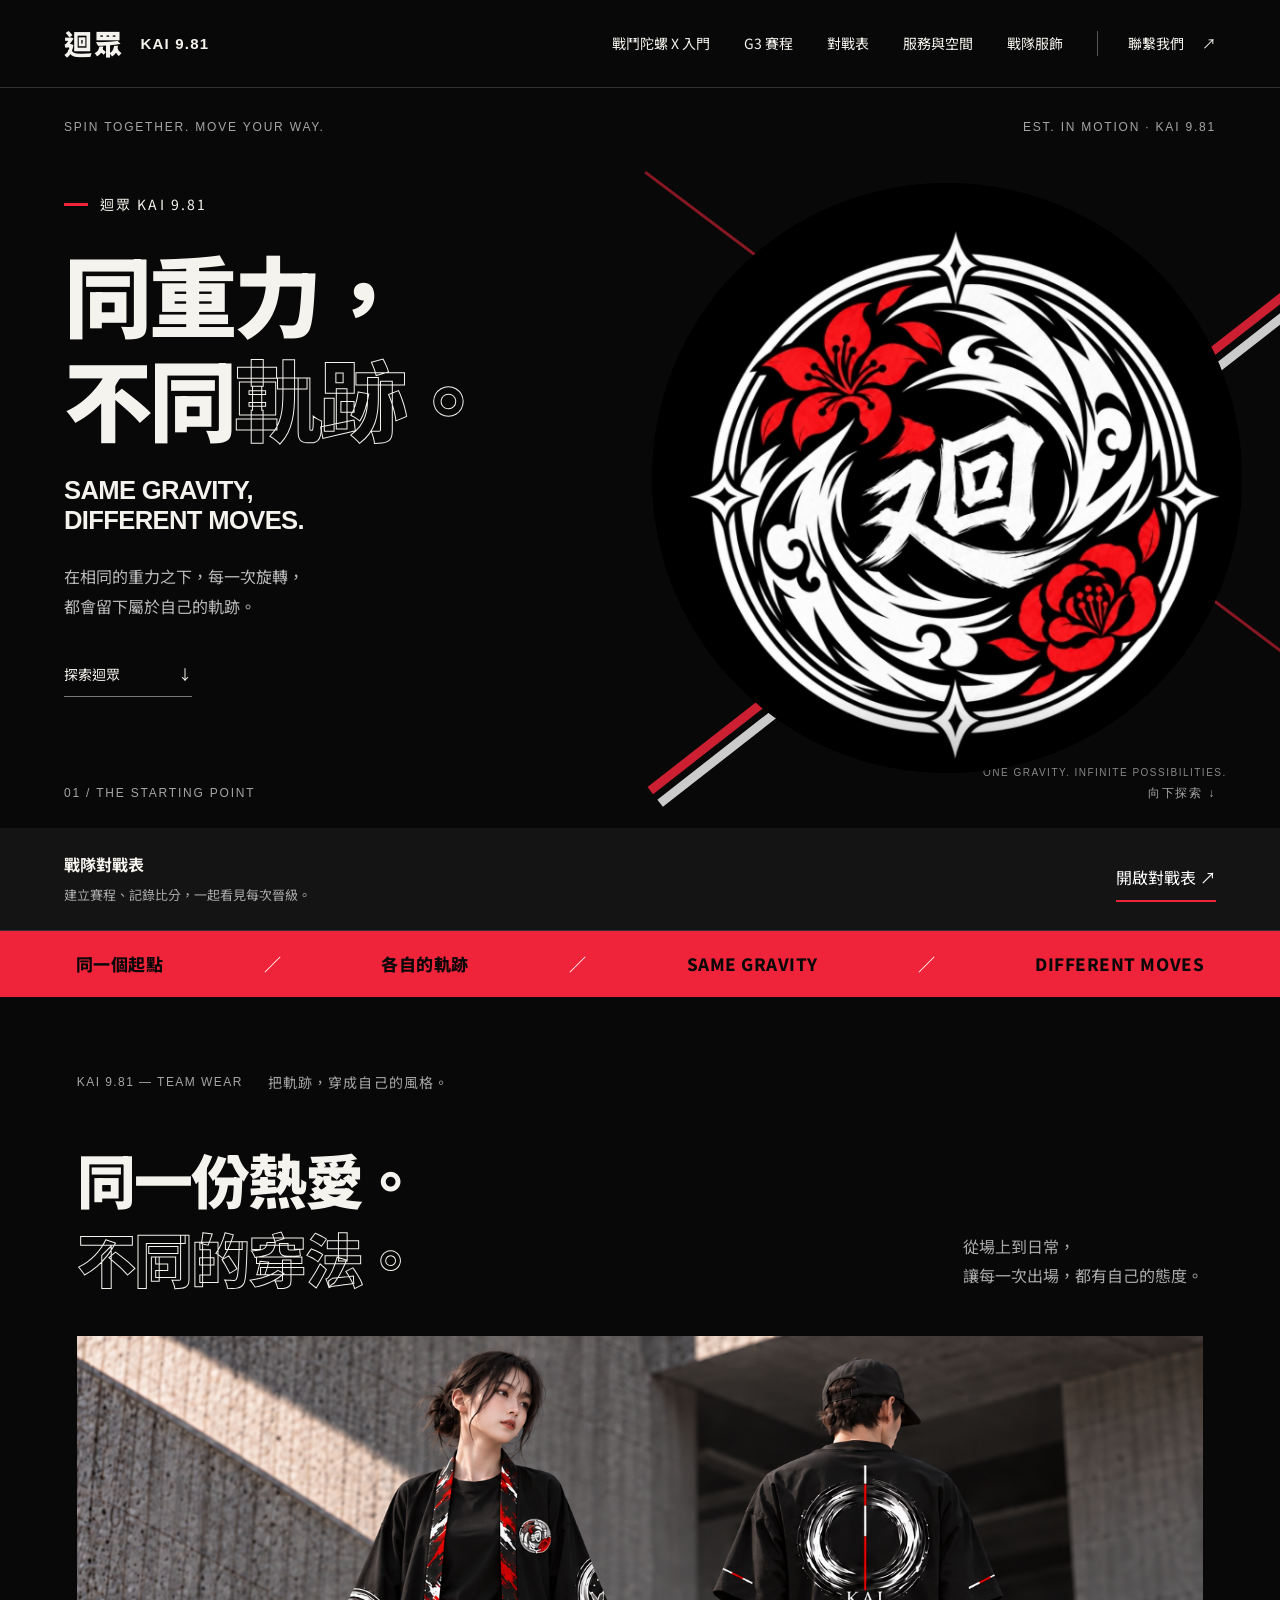
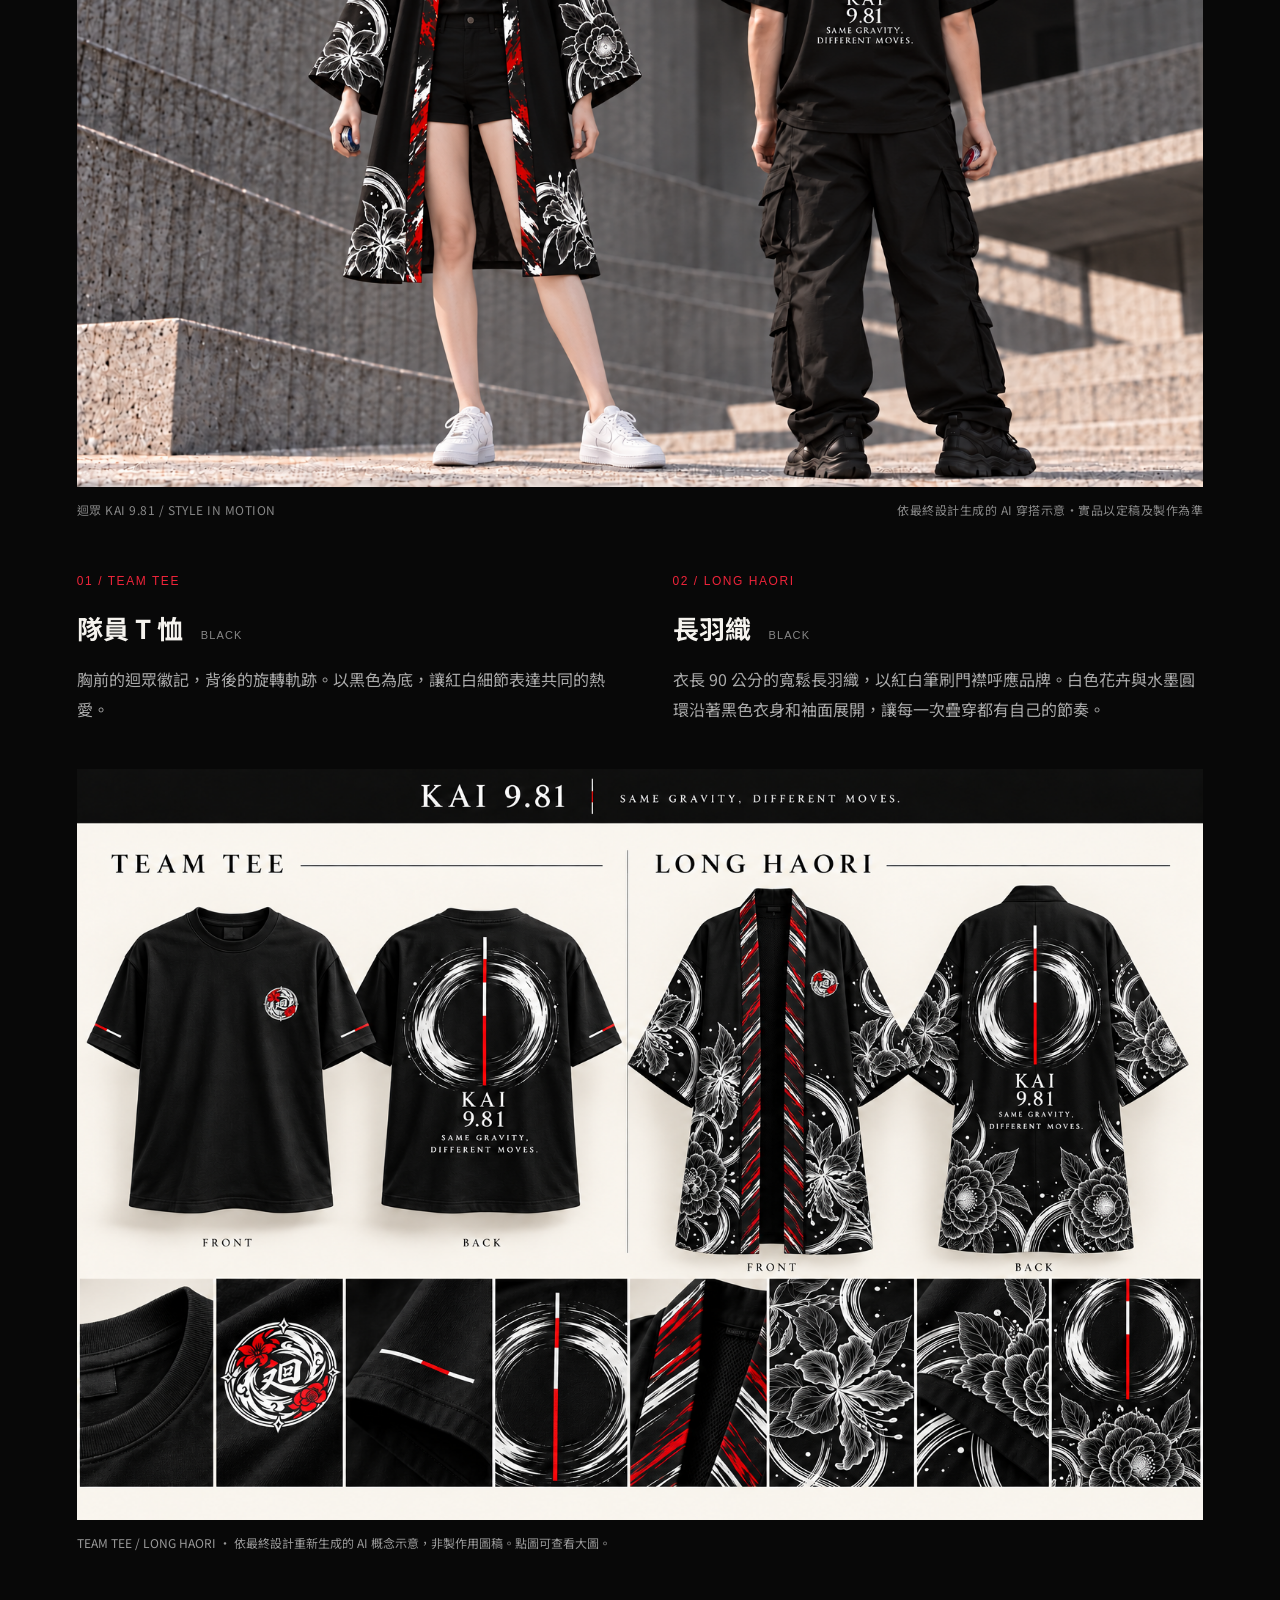
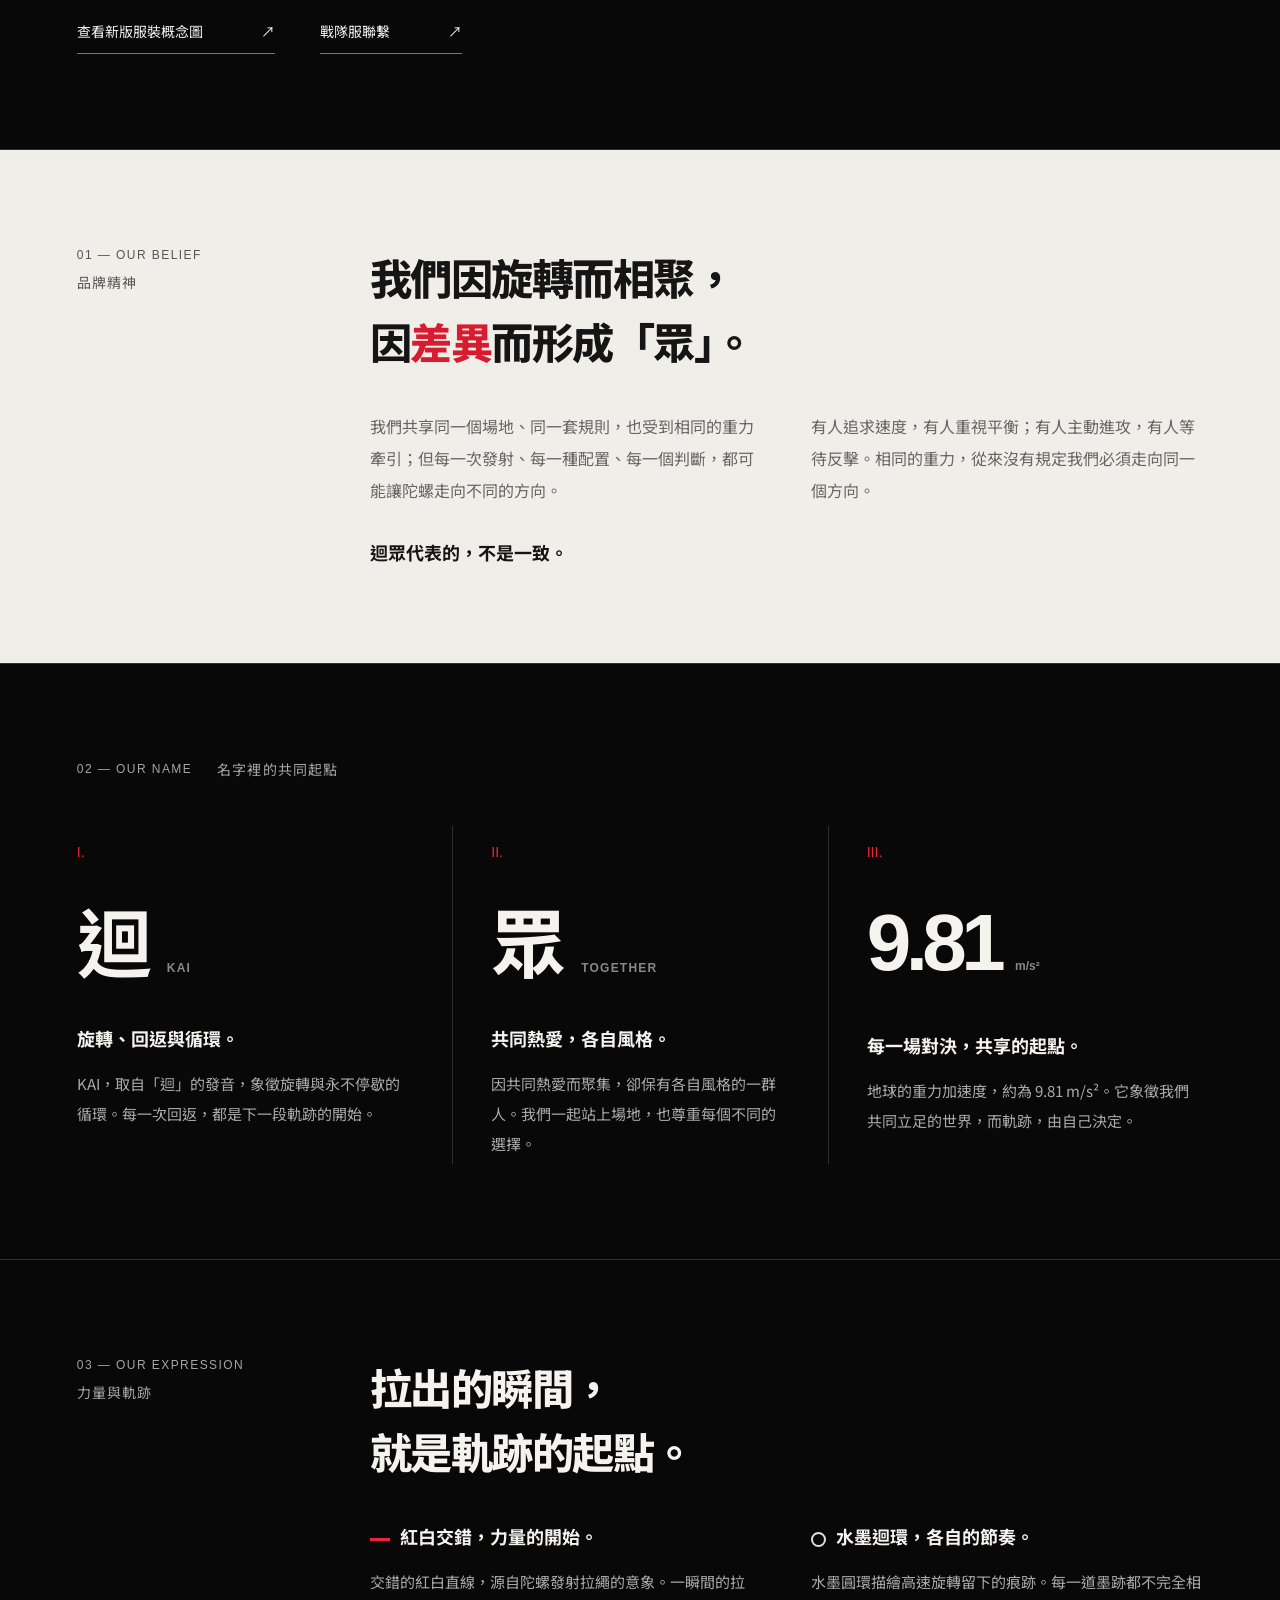
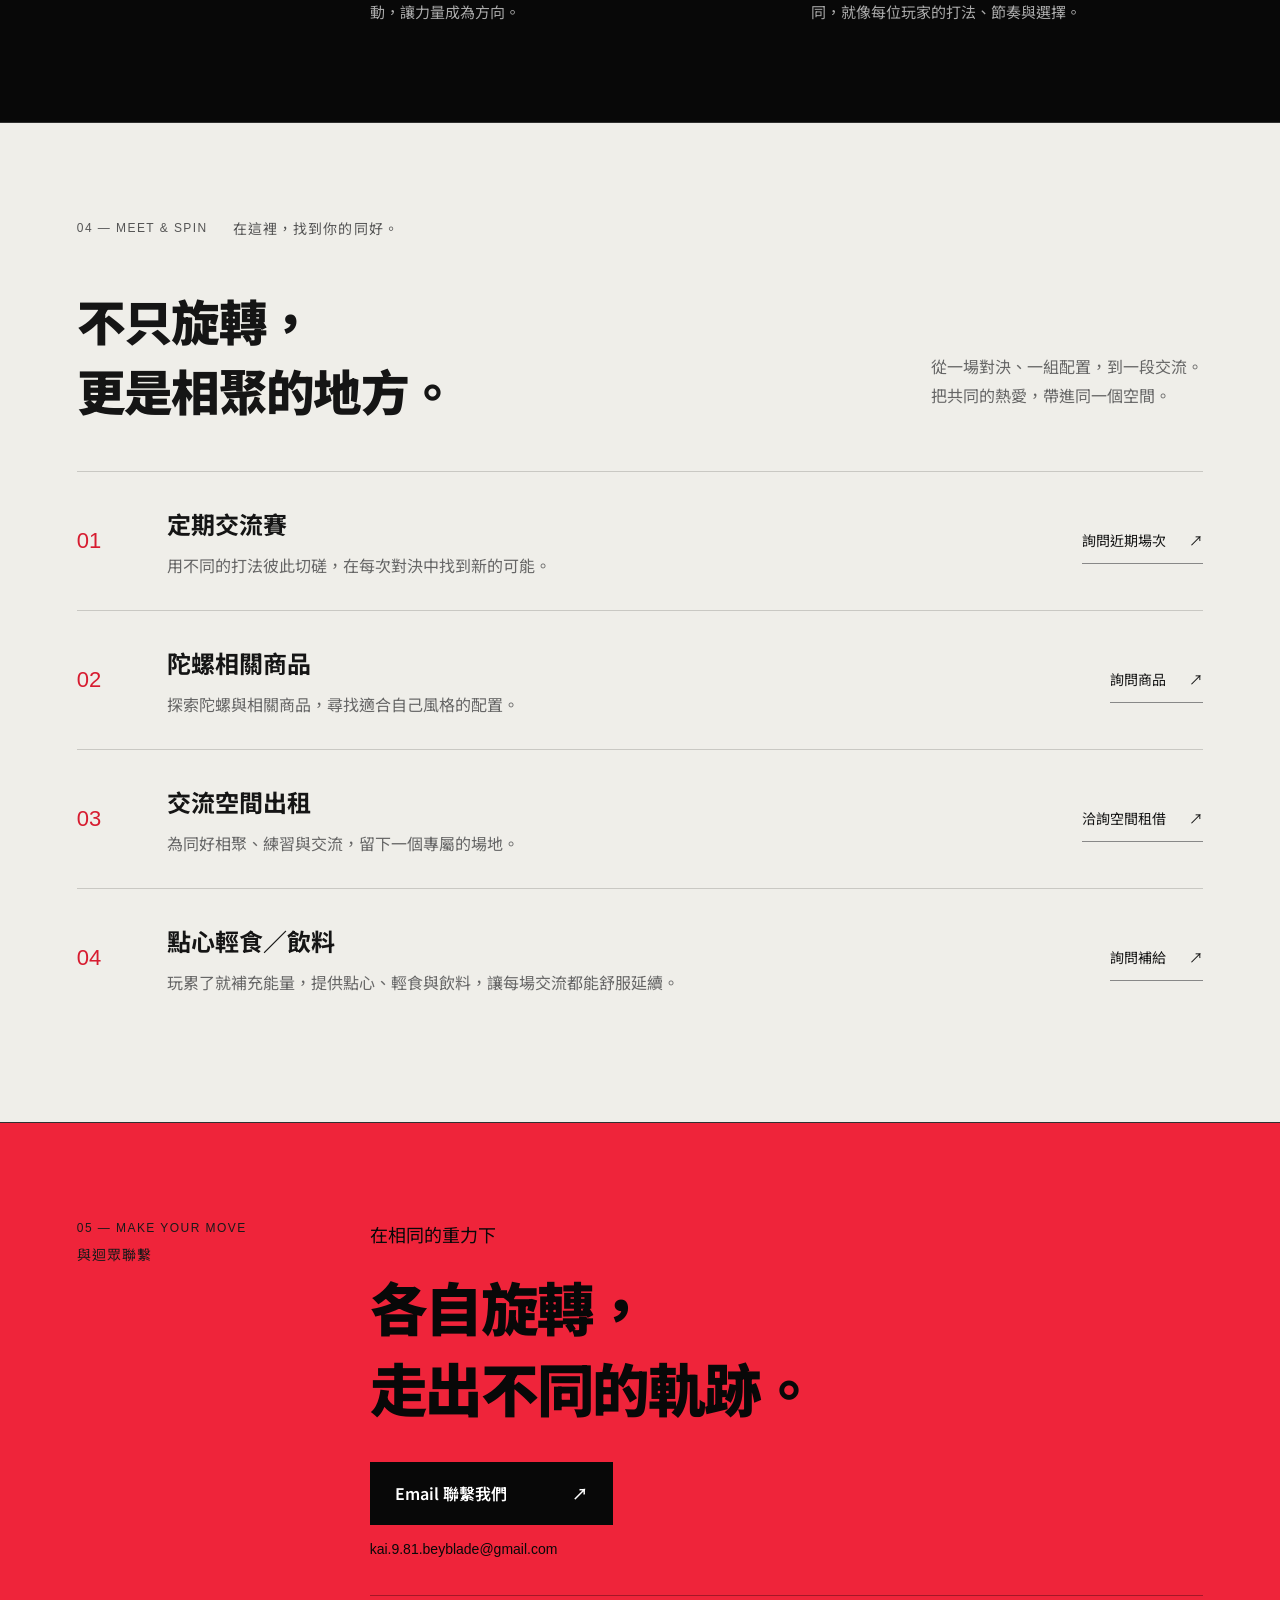
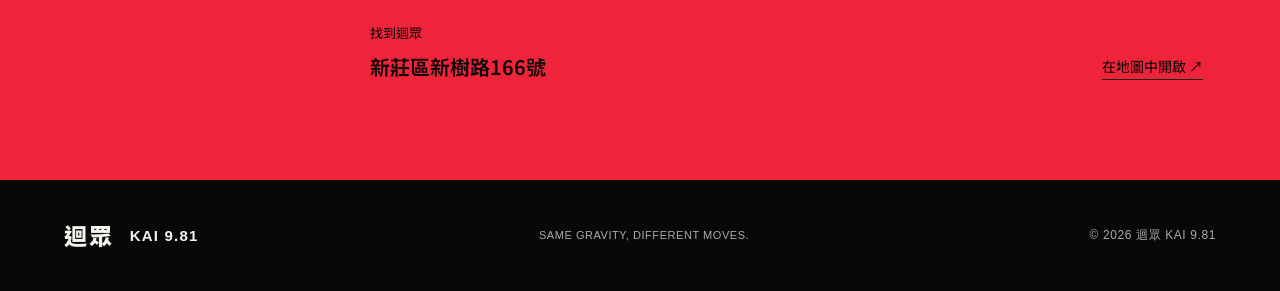
==== commit 64784ed7: "Publish approved team wear campaign with Beyblades" ====
--- a/index.html
+++ b/index.html
@@ -22,7 +22,7 @@
 </section>
 <section class="team-tools" aria-label="戰隊工具"><div><strong>戰隊對戰表</strong><br><span>建立賽程、記錄比分，一起看見每次晉級。</span></div><a href="bracket.html">開啟對戰表 ↗</a></section>
 <div class="statement-strip" aria-hidden="true"><span>同一個起點</span><b>／</b><span>各自的軌跡</span><b>／</b><span>SAME GRAVITY</span><b>／</b><span>DIFFERENT MOVES</span></div>
-<section class="lookbook section" id="wear"><div class="section-label">KAI 9.81 — TEAM WEAR <span>把軌跡，穿成自己的風格。</span></div><div class="lookbook-heading"><h2>同一份熱愛。<br><span class="outline">不同的穿法。</span></h2><p>從場上到日常，<br>讓每一次出場，都有自己的態度。</p></div><figure class="campaign"><img src="kai-campaign-long-haori-20261027.png" alt="迴眾戰隊服穿搭形象：模特兒展示紅白門襟、黑白花卉長羽織正面與紅白圓環短 T 背面" width="1536" height="1024" loading="lazy"><figcaption><span>迴眾 KAI 9.81 / STYLE IN MOTION</span><span>依最終設計生成的 AI 穿搭示意・實品以定稿及製作為準</span></figcaption></figure><div class="wear-grid"><article><span class="wear-type">01 / TEAM TEE</span><h3>隊員 T 恤<span>BLACK</span></h3><p>胸前的迴眾徽記，背後的旋轉軌跡。以黑色為底，讓紅白細節表達共同的熱愛。</p></article><article><span class="wear-type">02 / LONG HAORI</span><h3>長羽織<span>BLACK</span></h3><p>衣長 90 公分的寬鬆長羽織，以紅白筆刷門襟呼應品牌。白色花卉與水墨圓環沿著黑色衣身和袖面展開，讓每一次疊穿都有自己的節奏。</p></article></div><figure class="apparel-concept"><a href="apparel-concept-long-haori-20261027.png" target="_blank" rel="noopener"><img src="apparel-concept-long-haori-20261027.png" alt="迴眾新版服裝概念圖：黑色隊員短 T 與白色花卉長羽織的正背面及圖案細節" width="1536" height="1024" loading="lazy"></a><figcaption>TEAM TEE / LONG HAORI · 依最終設計重新生成的 AI 概念示意，非製作用圖稿。點圖可查看大圖。</figcaption></figure><div class="wear-actions"><a class="text-link" href="apparel-concept-long-haori-20261027.png" target="_blank" rel="noopener">查看新版服裝概念圖 <span aria-hidden="true">↗</span></a><a class="text-link" href="mailto:kai.9.81.beyblade@gmail.com?subject=%E8%BF%B4%E7%9C%BE%E6%88%B0%E9%9A%8A%E6%9C%8D%E8%81%AF%E7%B9%AB">戰隊服聯繫 <span aria-hidden="true">↗</span></a></div></section>
+<section class="lookbook section" id="wear"><div class="section-label">KAI 9.81 — TEAM WEAR <span>把軌跡，穿成自己的風格。</span></div><div class="lookbook-heading"><h2>同一份熱愛。<br><span class="outline">不同的穿法。</span></h2><p>從場上到日常，<br>讓每一次出場，都有自己的態度。</p></div><figure class="campaign"><img src="kai-campaign-approved-20261028.png" alt="迴眾戰隊服穿搭形象：女模特兒穿長羽織、及腰短 T、黑色短褲與白球鞋，男模特兒展示隊員 T 恤背面，兩人自然手持陀螺" width="1536" height="1024" loading="lazy"><figcaption><span>迴眾 KAI 9.81 / STYLE IN MOTION</span><span>依最終設計生成的 AI 穿搭示意・實品以定稿及製作為準</span></figcaption></figure><div class="wear-grid"><article><span class="wear-type">01 / TEAM TEE</span><h3>隊員 T 恤<span>BLACK</span></h3><p>胸前的迴眾徽記，背後的旋轉軌跡。以黑色為底，讓紅白細節表達共同的熱愛。</p></article><article><span class="wear-type">02 / LONG HAORI</span><h3>長羽織<span>BLACK</span></h3><p>衣長 90 公分的寬鬆長羽織，以紅白筆刷門襟呼應品牌。白色花卉與水墨圓環沿著黑色衣身和袖面展開，讓每一次疊穿都有自己的節奏。</p></article></div><figure class="apparel-concept"><a href="apparel-concept-long-haori-20261027.png" target="_blank" rel="noopener"><img src="apparel-concept-long-haori-20261027.png" alt="迴眾新版服裝概念圖：黑色隊員短 T 與白色花卉長羽織的正背面及圖案細節" width="1536" height="1024" loading="lazy"></a><figcaption>TEAM TEE / LONG HAORI · 依最終設計重新生成的 AI 概念示意，非製作用圖稿。點圖可查看大圖。</figcaption></figure><div class="wear-actions"><a class="text-link" href="apparel-concept-long-haori-20261027.png" target="_blank" rel="noopener">查看新版服裝概念圖 <span aria-hidden="true">↗</span></a><a class="text-link" href="mailto:kai.9.81.beyblade@gmail.com?subject=%E8%BF%B4%E7%9C%BE%E6%88%B0%E9%9A%8A%E6%9C%8D%E8%81%AF%E7%B9%AB">戰隊服聯繫 <span aria-hidden="true">↗</span></a></div></section>
 <section class="belief section" id="belief"><div class="section-label">01 — OUR BELIEF <span>品牌精神</span></div><div class="belief-body"><h2>我們因旋轉而相聚，<br>因<span class="red">差異</span>而形成「眾」。</h2><div class="two-column"><p>我們共享同一個場地、同一套規則，也受到相同的重力牽引；但每一次發射、每一種配置、每一個判斷，都可能讓陀螺走向不同的方向。</p><p>有人追求速度，有人重視平衡；有人主動進攻，有人等待反擊。相同的重力，從來沒有規定我們必須走向同一個方向。</p></div><p class="belief-end">迴眾代表的，不是一致。</p></div></section>
 <section class="identity section" id="identity"><div class="section-label">02 — OUR NAME <span>名字裡的共同起點</span></div><div class="identity-grid"><article><span class="index">I.</span><h2>迴<span>KAI</span></h2><h3>旋轉、回返與循環。</h3><p>KAI，取自「迴」的發音，象徵旋轉與永不停歇的循環。每一次回返，都是下一段軌跡的開始。</p></article><article><span class="index">II.</span><h2>眾<span>TOGETHER</span></h2><h3>共同熱愛，各自風格。</h3><p>因共同熱愛而聚集，卻保有各自風格的一群人。我們一起站上場地，也尊重每個不同的選擇。</p></article><article class="gravity"><span class="index">III.</span><h2>9.81<span>m/s²</span></h2><h3>每一場對決，共享的起點。</h3><p>地球的重力加速度，約為 9.81 m/s²。它象徵我們共同立足的世界，而軌跡，由自己決定。</p></article></div></section>
 <section class="visual-story section"><div class="section-label">03 — OUR EXPRESSION <span>力量與軌跡</span></div><div class="visual-body"><h2>拉出的瞬間，<br>就是軌跡的起點。</h2><div class="two-column"><div><h3><span class="small-line"></span>紅白交錯，力量的開始。</h3><p>交錯的紅白直線，源自陀螺發射拉繩的意象。一瞬間的拉動，讓力量成為方向。</p></div><div><h3><span class="small-ring"></span>水墨迴環，各自的節奏。</h3><p>水墨圓環描繪高速旋轉留下的痕跡。每一道墨跡都不完全相同，就像每位玩家的打法、節奏與選擇。</p></div></div></div></section>
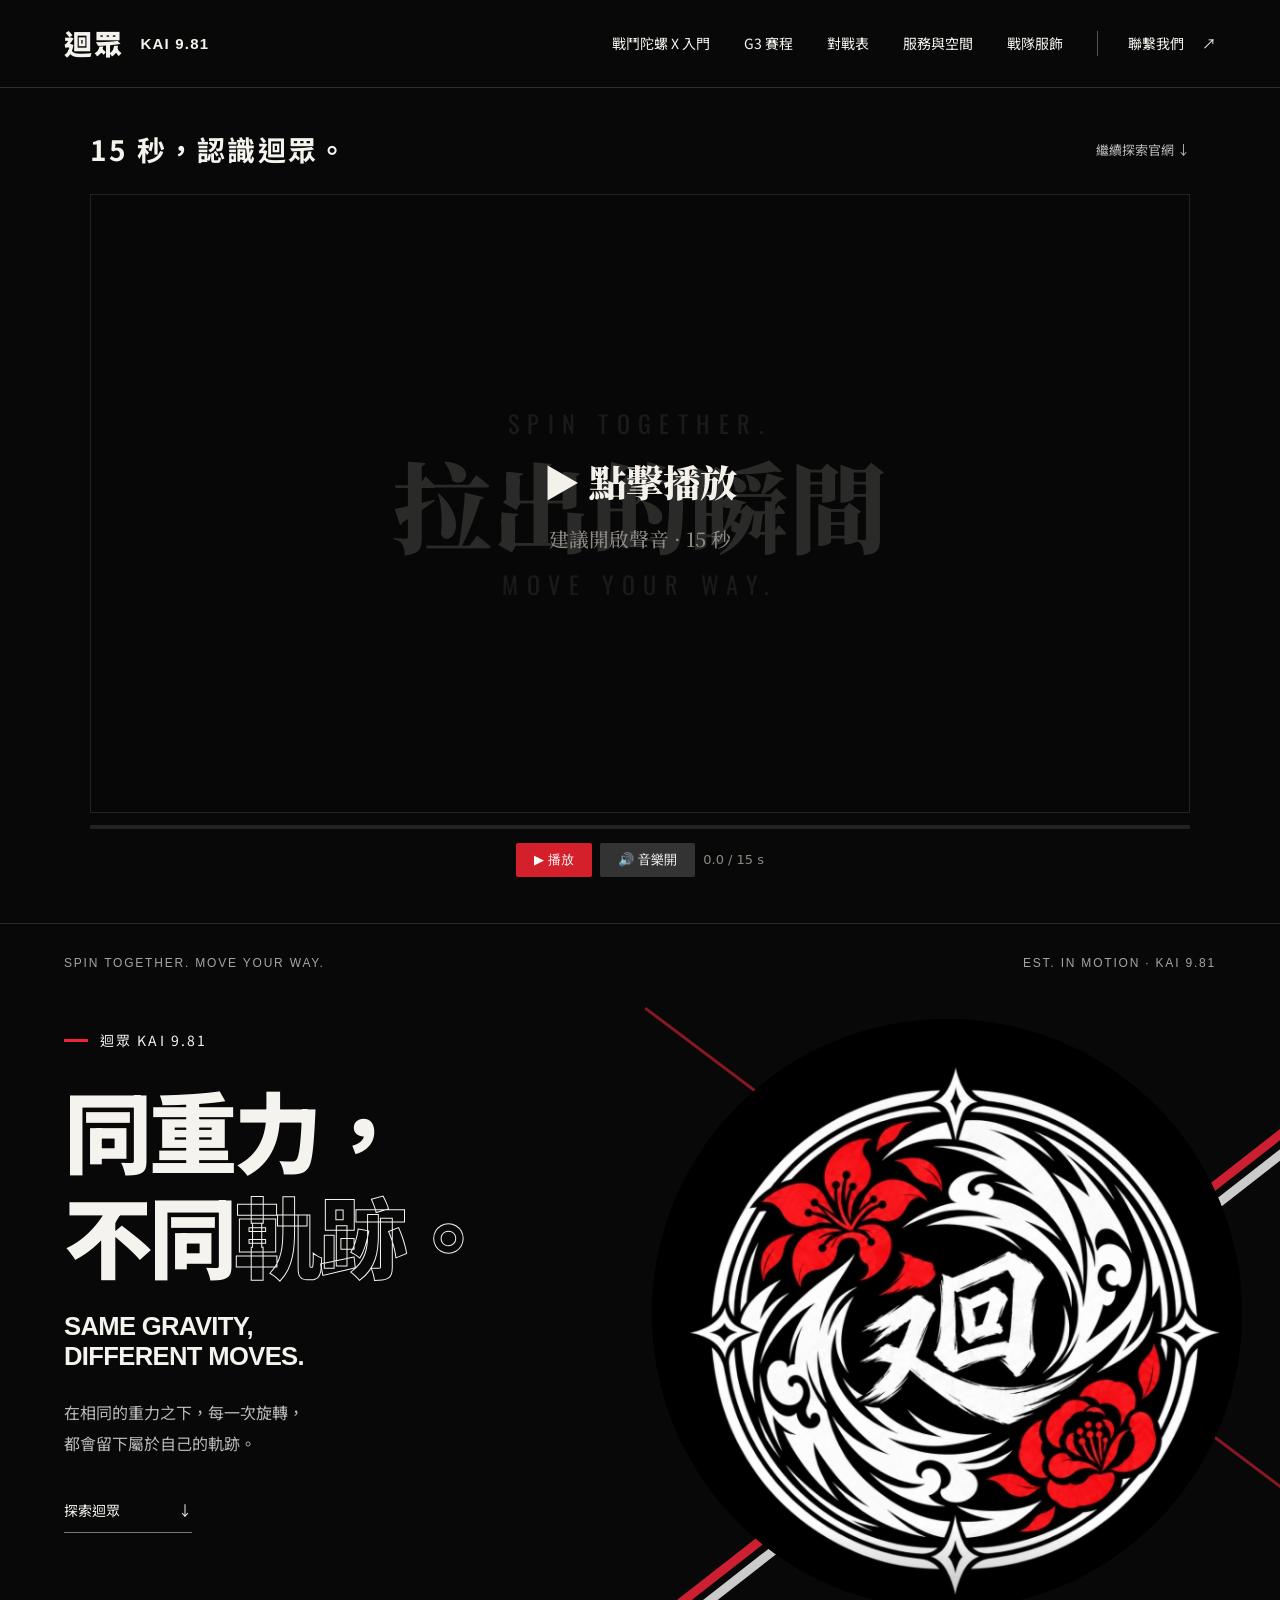
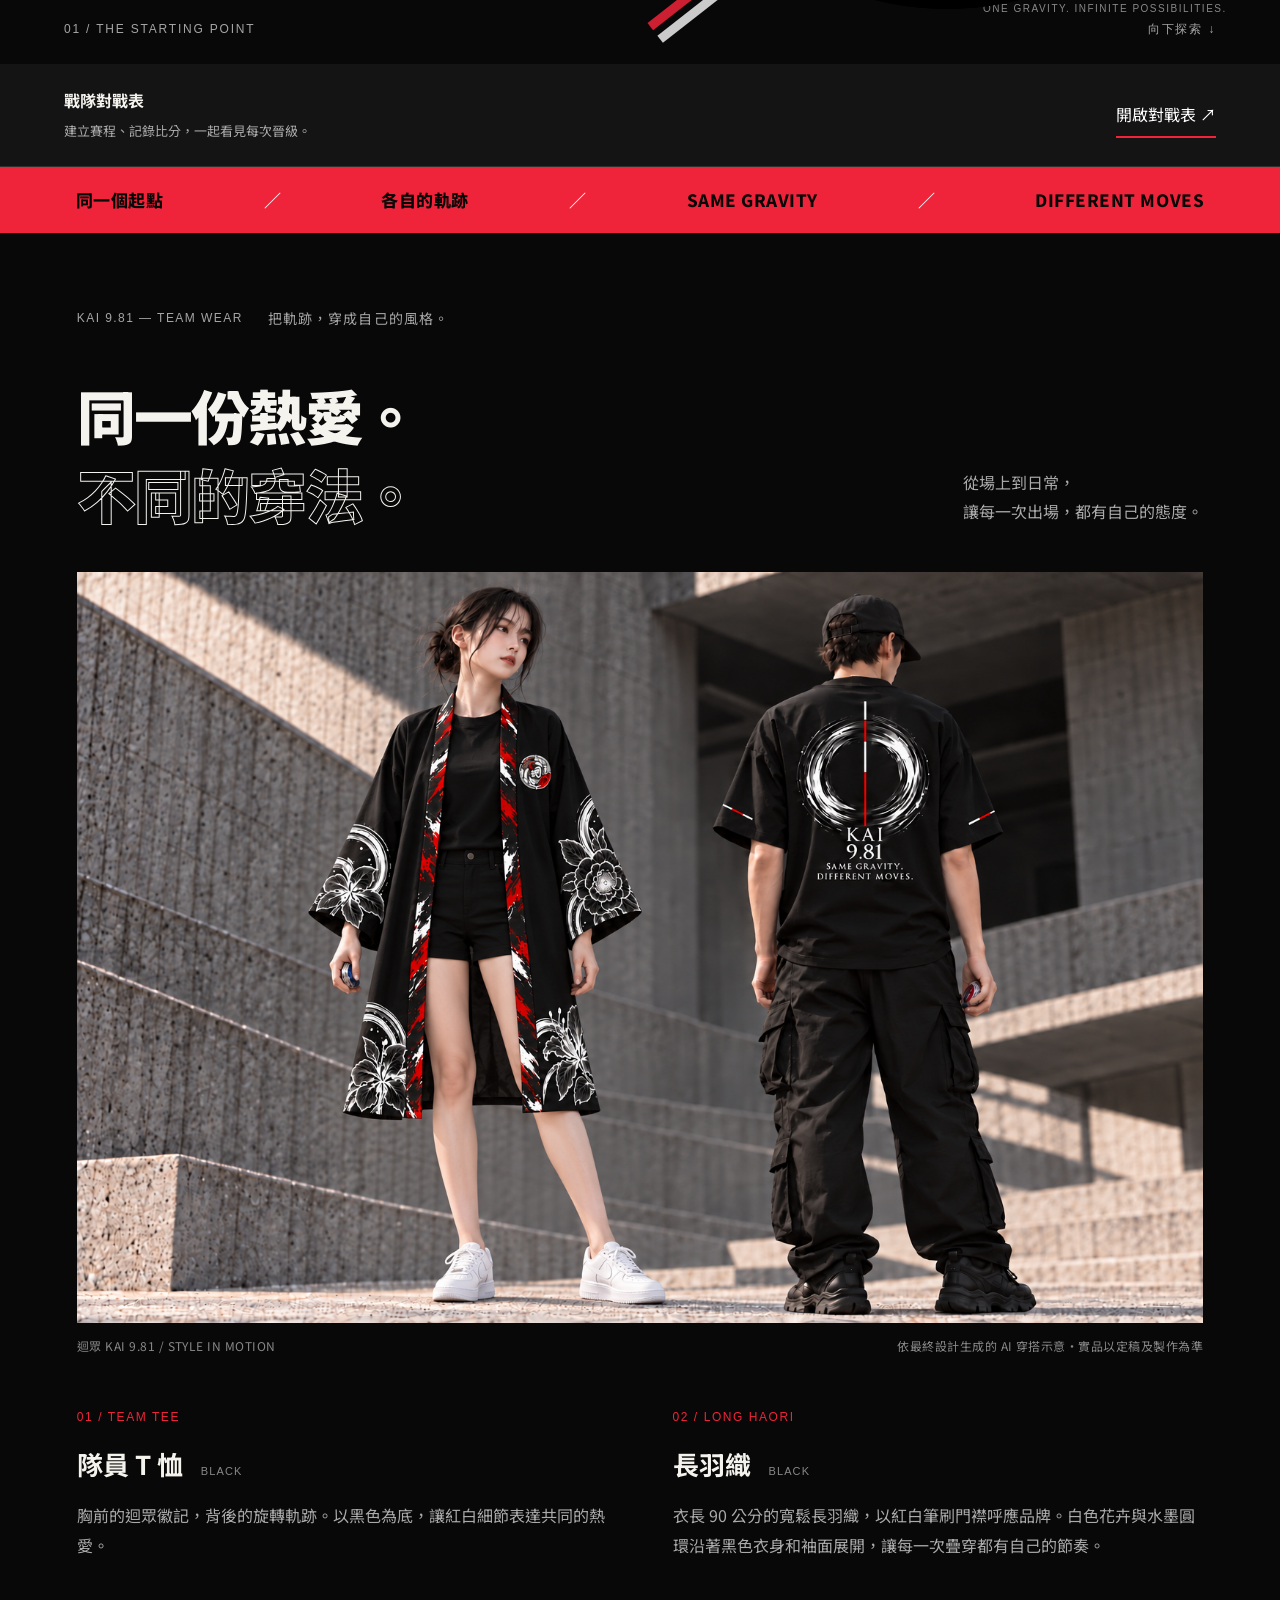
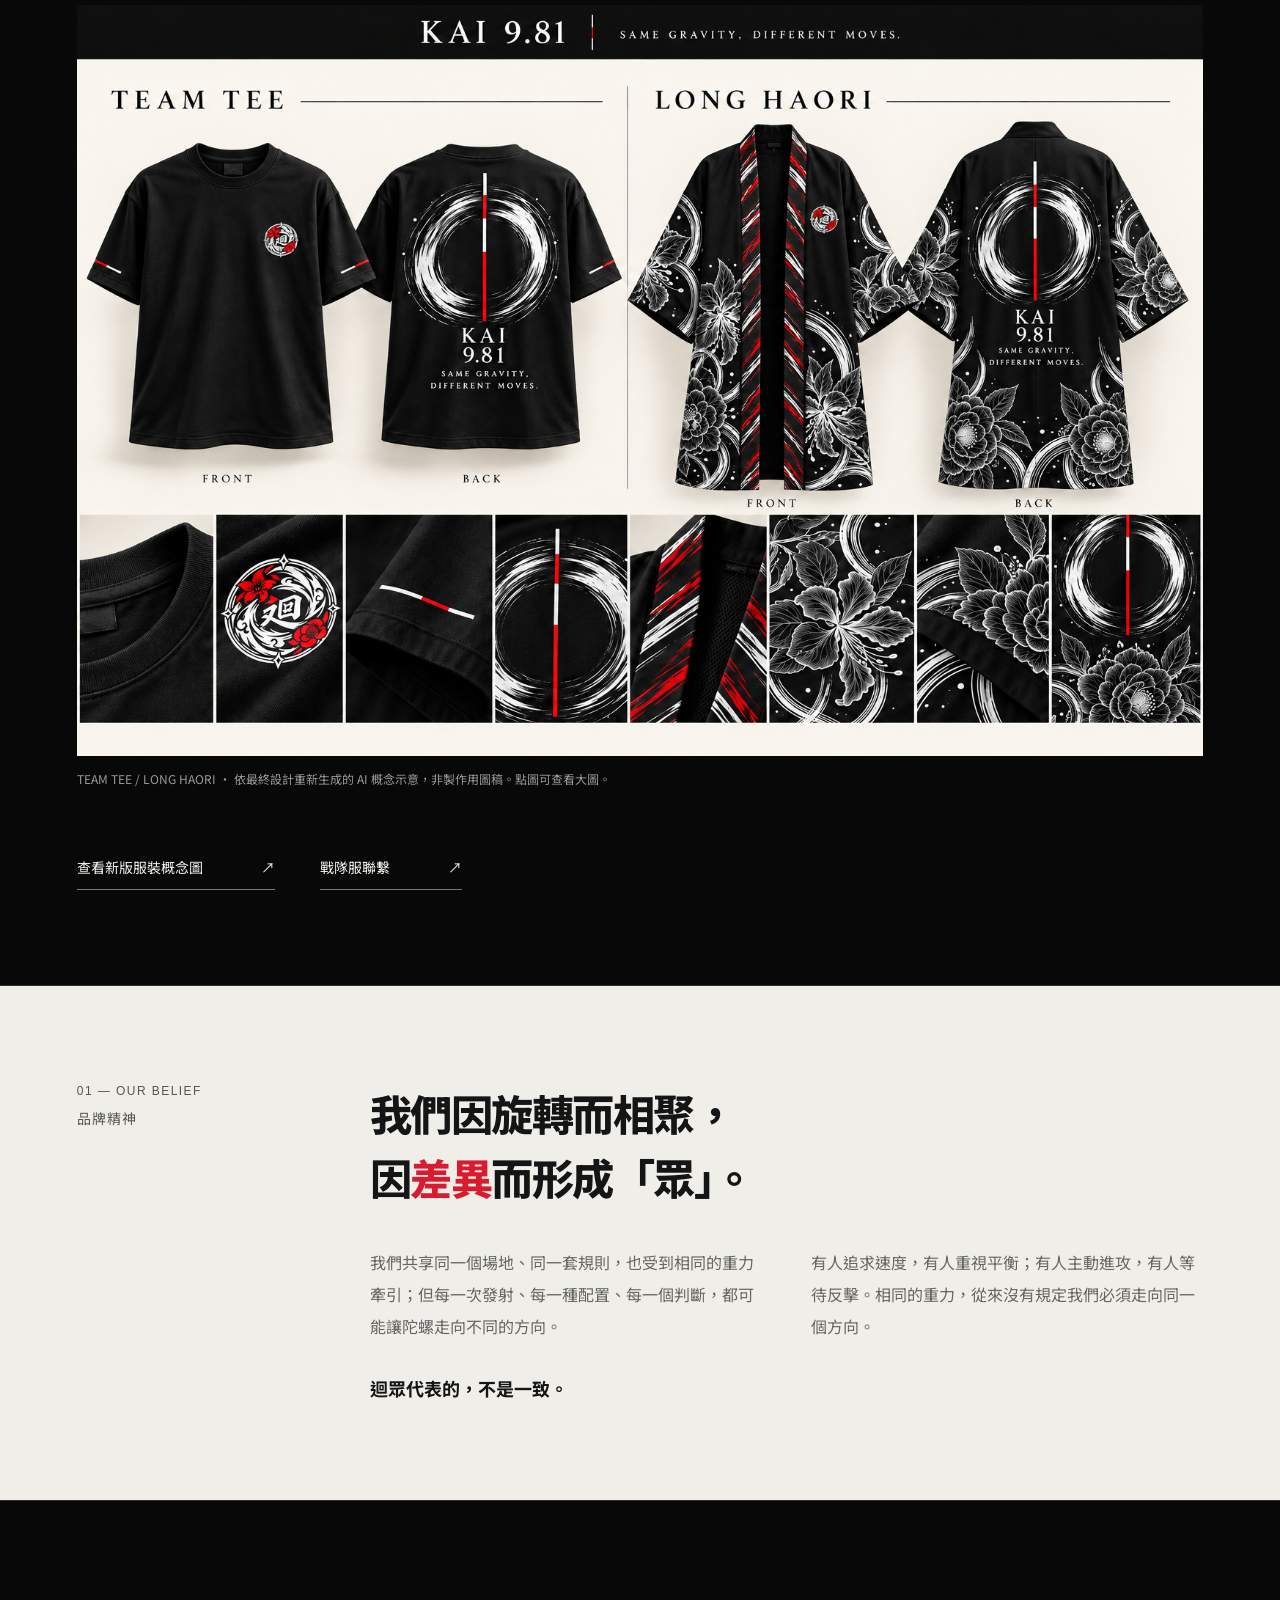
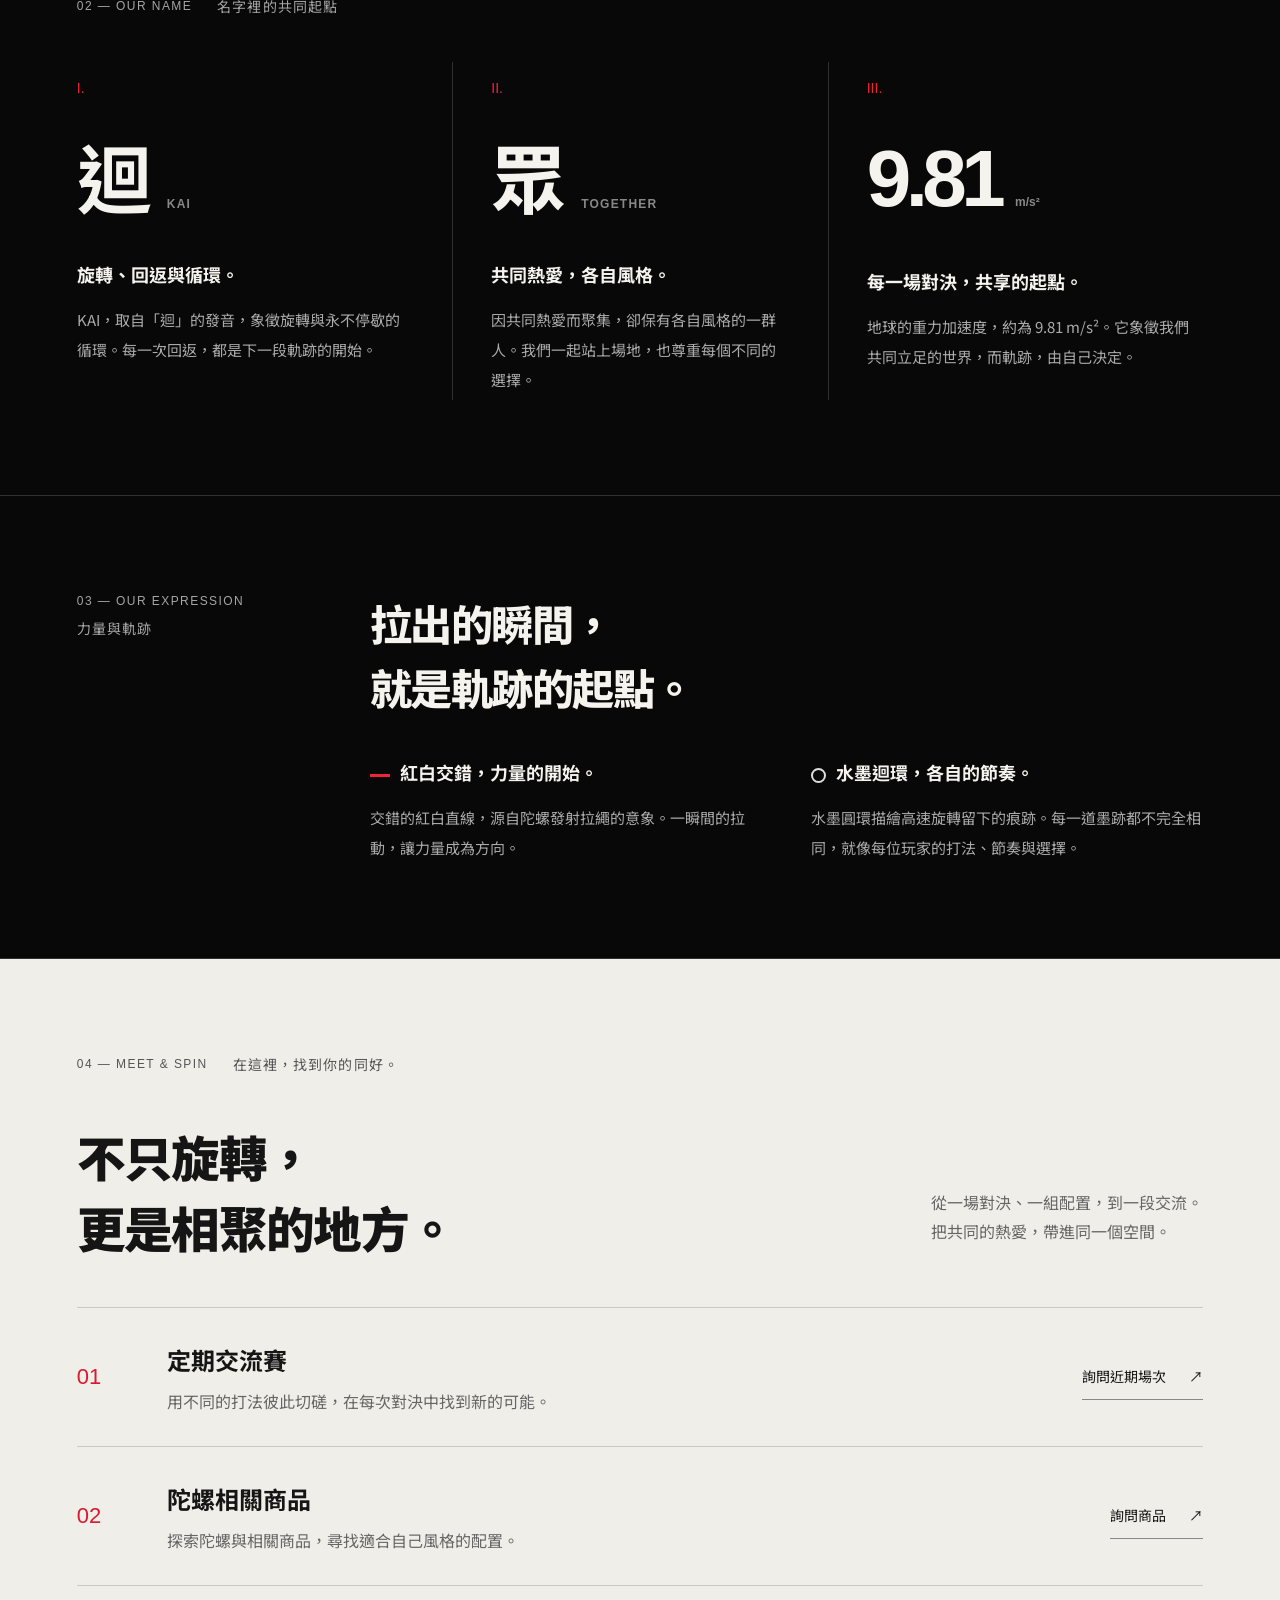
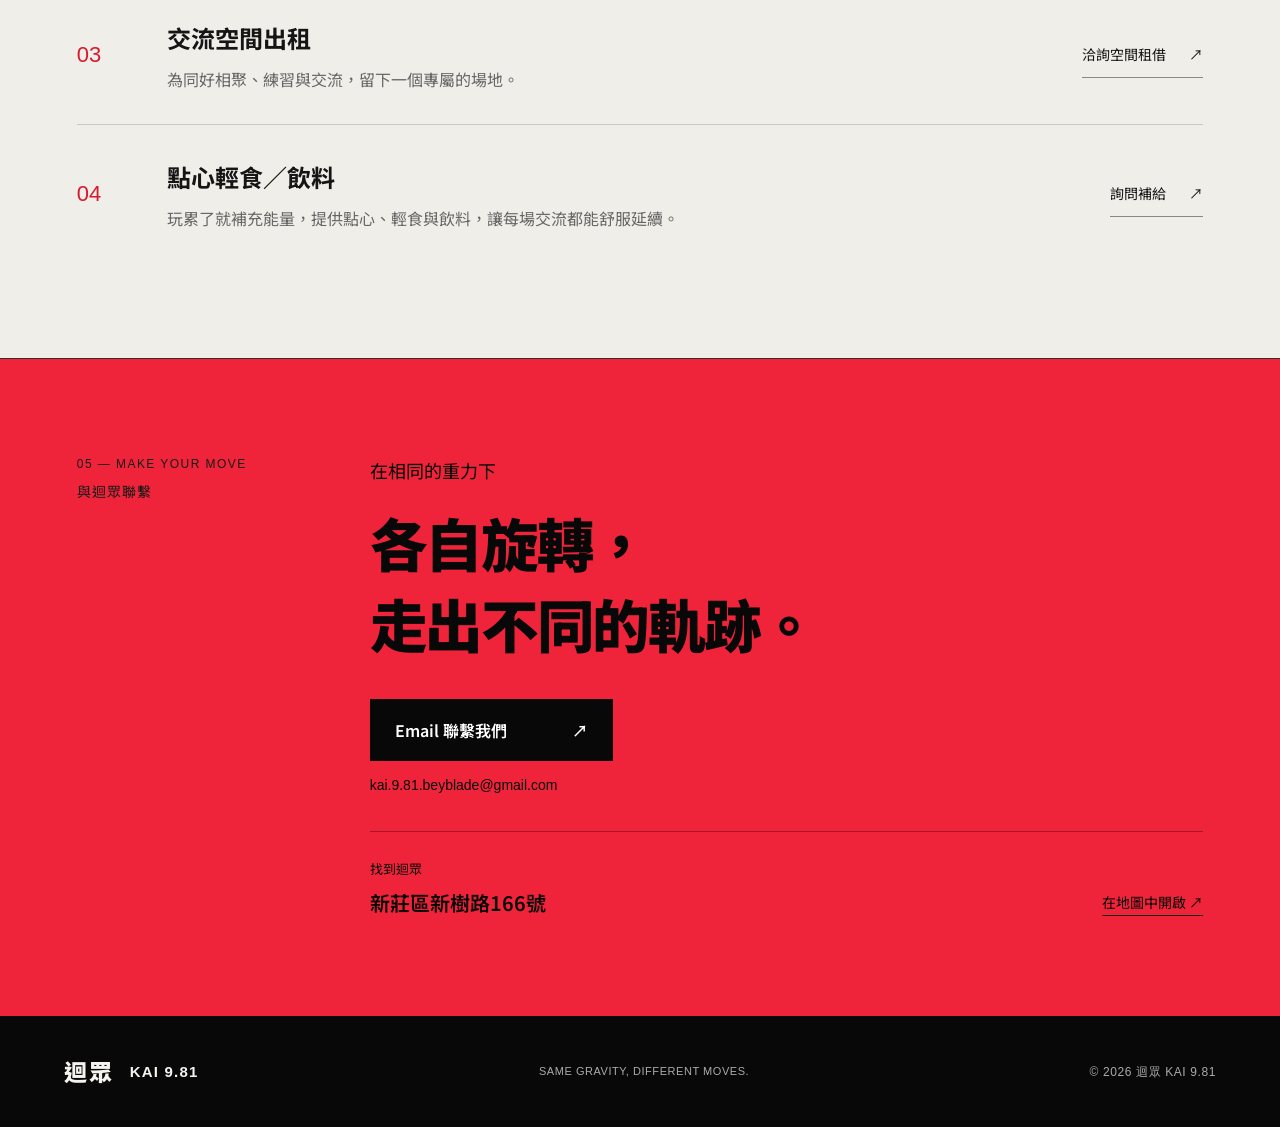
==== commit fde7a796: "Add 15 second promotional film to homepage entrance" ====
--- a/index.html
+++ b/index.html
@@ -9,11 +9,26 @@
 <link rel="stylesheet" href="style.css">
 <style>.team-tools{display:flex;justify-content:space-between;align-items:center;gap:20px;flex-wrap:wrap;padding:22px 5%;border-bottom:1px solid #303030;background:#141414}.team-tools a{color:#fff;border-bottom:2px solid #ef243a;padding:8px 0}.team-tools span{font-size:13px;color:#aaa}</style>
 <style>.apparel-concept{margin:44px 0 0}.apparel-concept img{display:block;width:100%;height:auto}.apparel-concept figcaption{font-size:12px;color:#999;line-height:1.8;padding:12px 0}@media(max-width:640px){.campaign img{aspect-ratio:3/2;object-fit:contain}}</style>
+<style>
+.entrance-film{padding:36px 5% 24px;background:#080808;border-bottom:1px solid #292929}
+.entrance-film-inner{max-width:1100px;margin:auto}
+.entrance-film-heading{display:flex;align-items:center;justify-content:space-between;gap:16px;margin-bottom:20px}
+.entrance-film h2{margin:0;font-size:clamp(18px,3vw,28px);letter-spacing:.08em}
+.entrance-film-heading a{font-size:13px;color:#bbb;text-decoration:none;white-space:nowrap}
+.entrance-film-player{position:relative;padding-top:calc(56.25% + 86px)}
+.entrance-film iframe{position:absolute;inset:0;width:100%;height:100%;border:0;display:block}
+@media(max-width:640px){.entrance-film{padding:24px 4% 16px}.entrance-film-heading{align-items:flex-start;flex-direction:column;gap:8px}}
+</style>
 </head>
 <body>
 <a class="skip" href="#main">跳至主要內容</a>
 <header><a class="wordmark" href="#" aria-label="迴眾首頁">迴眾 <span>KAI 9.81</span></a><nav aria-label="主要導覽"><a href="guide.html">戰鬥陀螺 X 入門</a><a href="g3.html">G3 賽程</a><a href="bracket.html">對戰表</a><a href="#services">服務與空間</a><a href="#wear">戰隊服飾</a><a class="nav-contact" href="mailto:kai.9.81.beyblade@gmail.com">聯繫我們 <span aria-hidden="true">↗</span></a></nav></header>
 <main id="main">
+<section class="entrance-film" aria-labelledby="film-title"><div class="entrance-film-inner">
+<div class="entrance-film-heading"><h2 id="film-title">15 秒，認識迴眾。</h2><a href="#hero-title">繼續探索官網 ↓</a></div>
+<div class="entrance-film-player"><iframe src="promo.html?v=20261028" title="迴眾 KAI 9.81｜15 秒宣傳影片" sandbox="allow-scripts" allow="autoplay" referrerpolicy="no-referrer"></iframe></div>
+<noscript><p>此宣傳片需要 JavaScript，請啟用後觀看；下方官網內容仍可瀏覽。</p></noscript>
+</div></section>
 <section class="hero" aria-labelledby="hero-title">
 <div class="hero-top"><span>SPIN TOGETHER. MOVE YOUR WAY.</span><span>EST. IN MOTION · KAI 9.81</span></div>
 <div class="hero-copy"><p class="eyebrow"><span></span>迴眾 KAI 9.81</p><h1 id="hero-title">同重力，<br>不同<span class="outline">軌跡。</span></h1><p class="english">SAME GRAVITY,<br>DIFFERENT MOVES.</p><p class="intro">在相同的重力之下，每一次旋轉，<br>都會留下屬於自己的軌跡。</p><a class="text-link" href="#belief">探索迴眾 <span aria-hidden="true">↓</span></a></div>
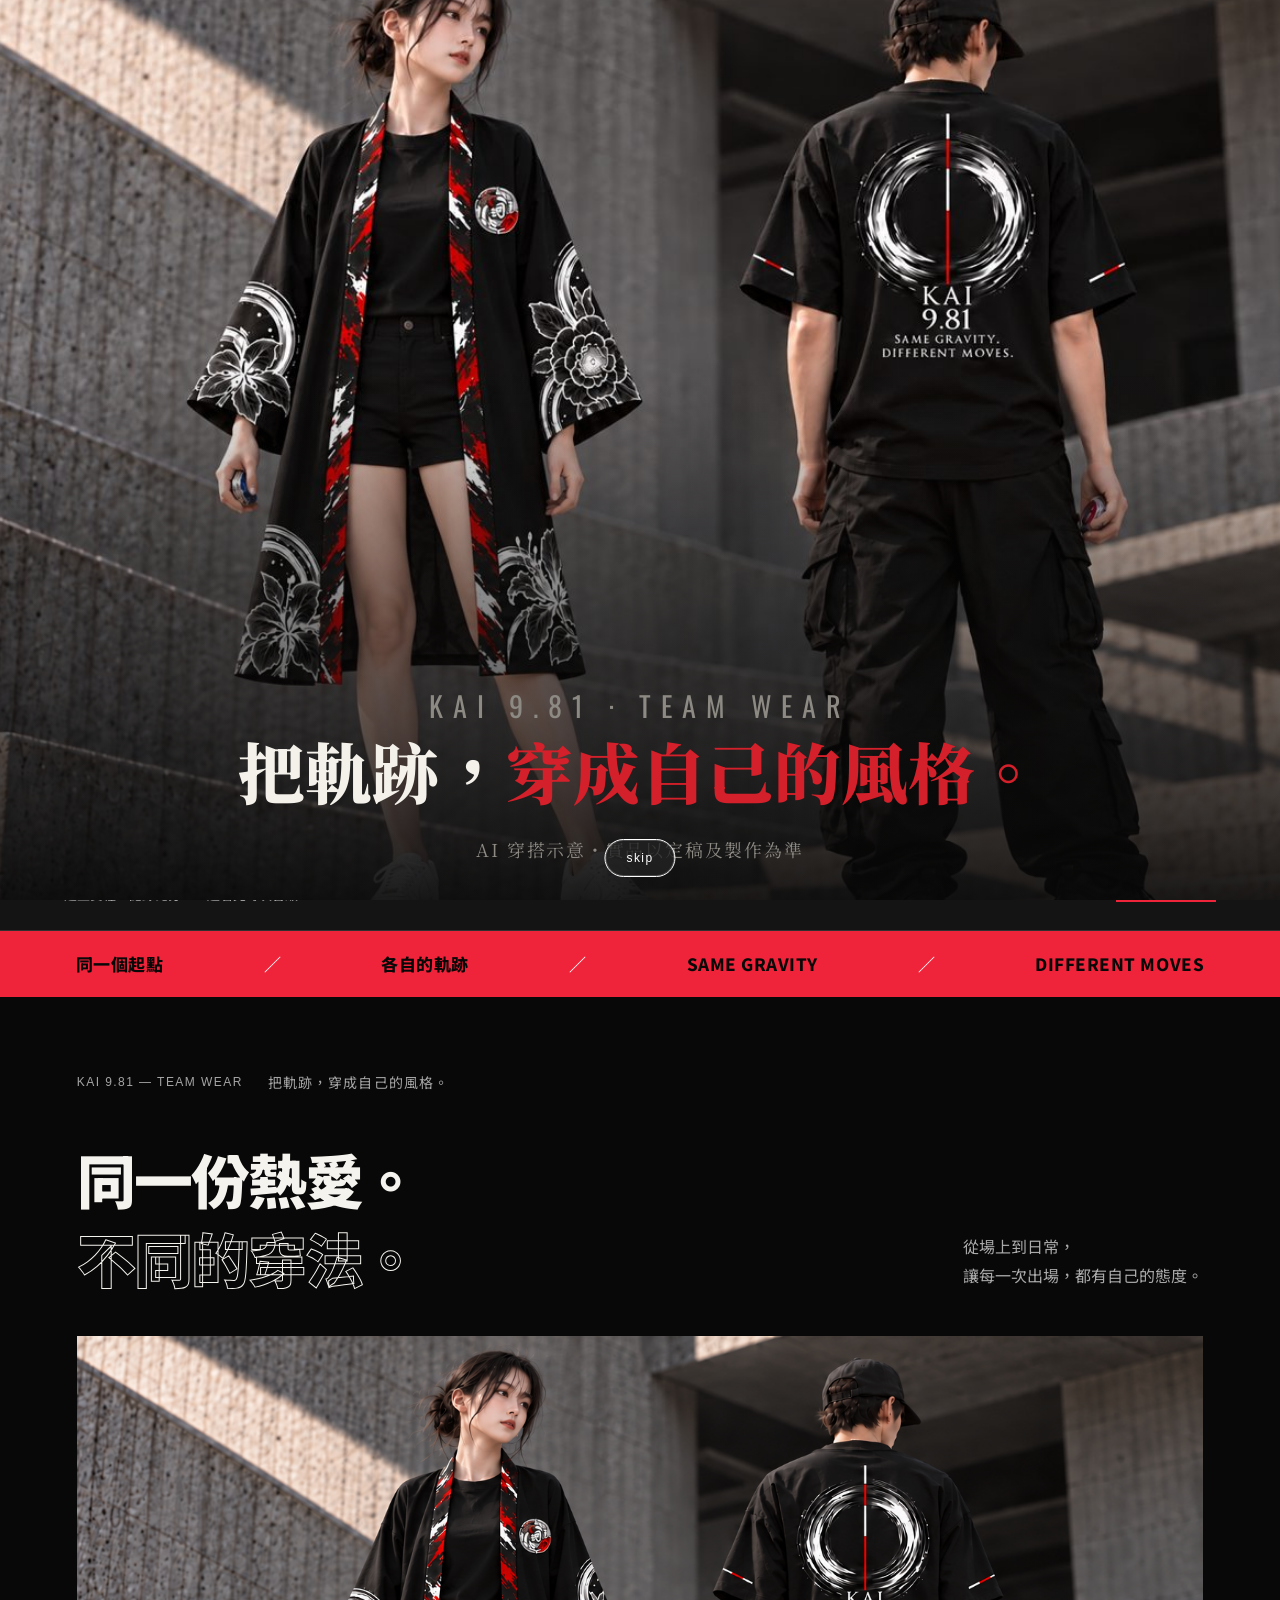
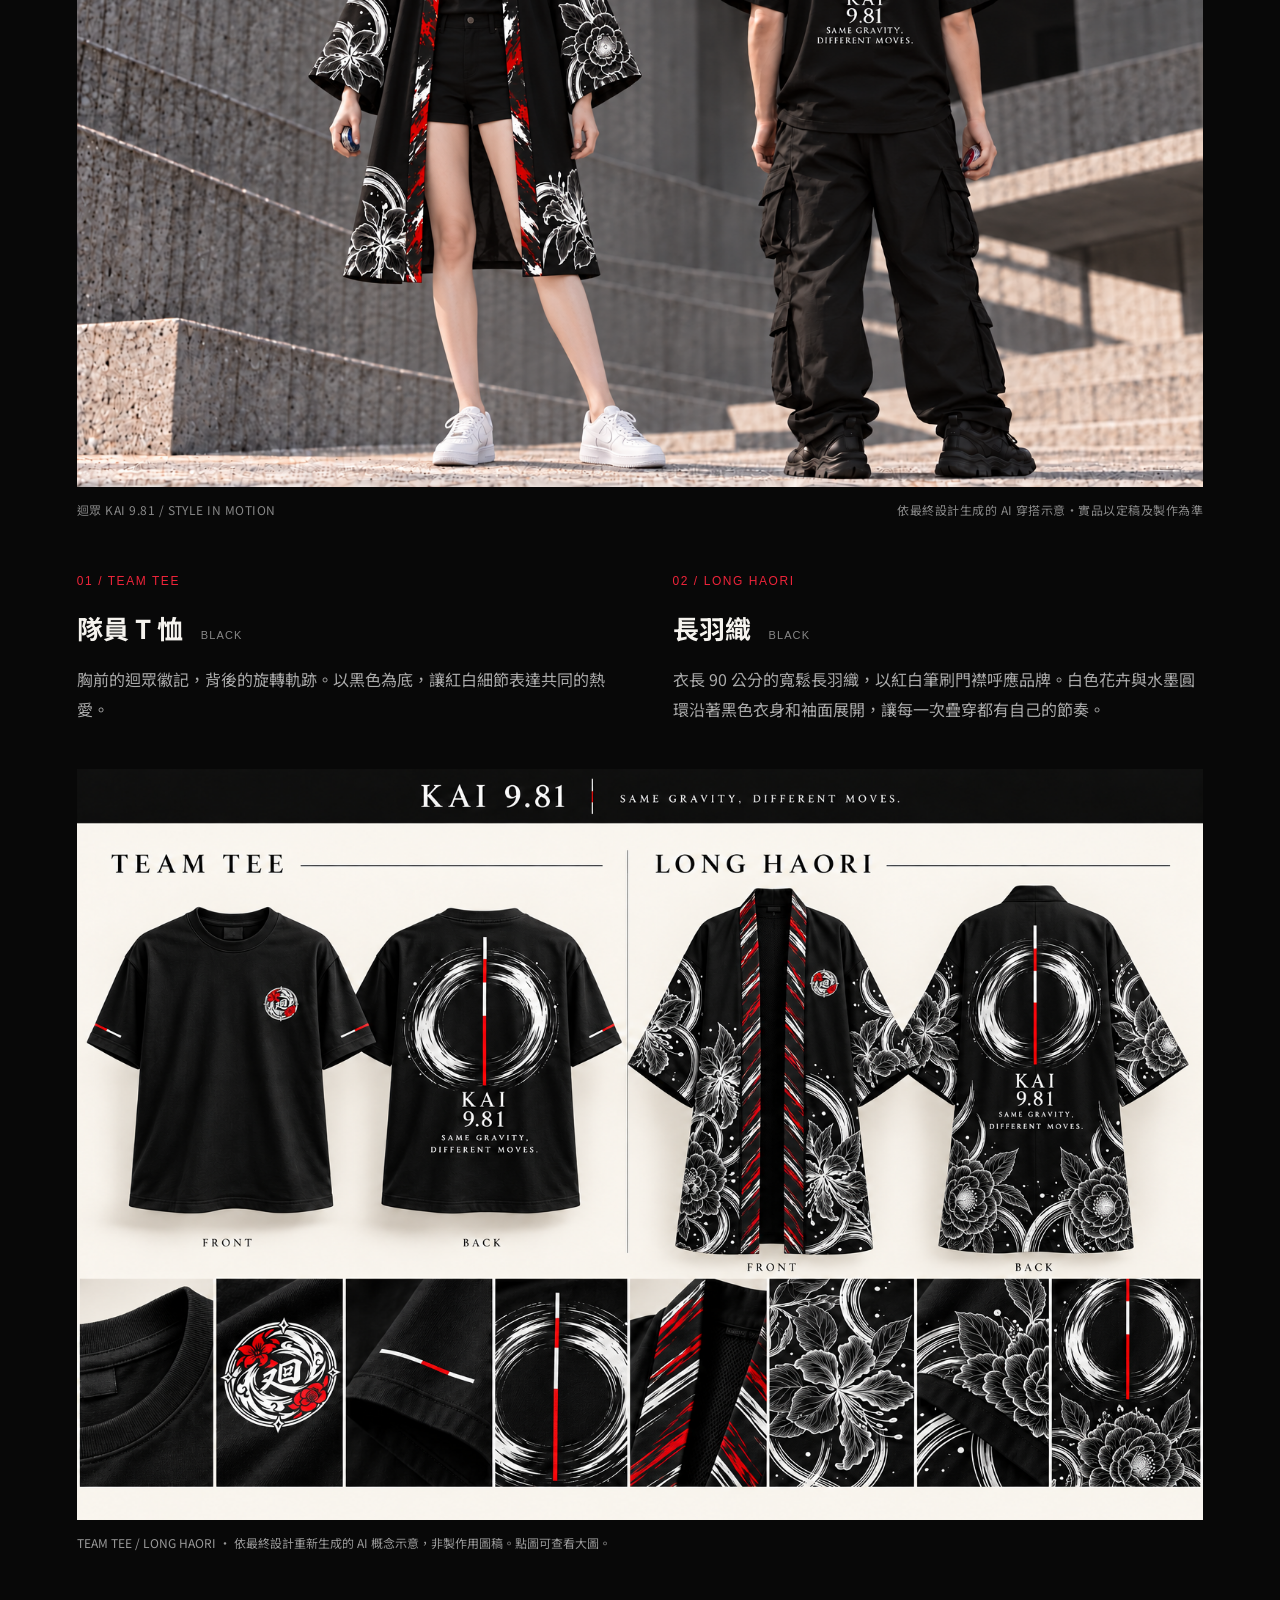
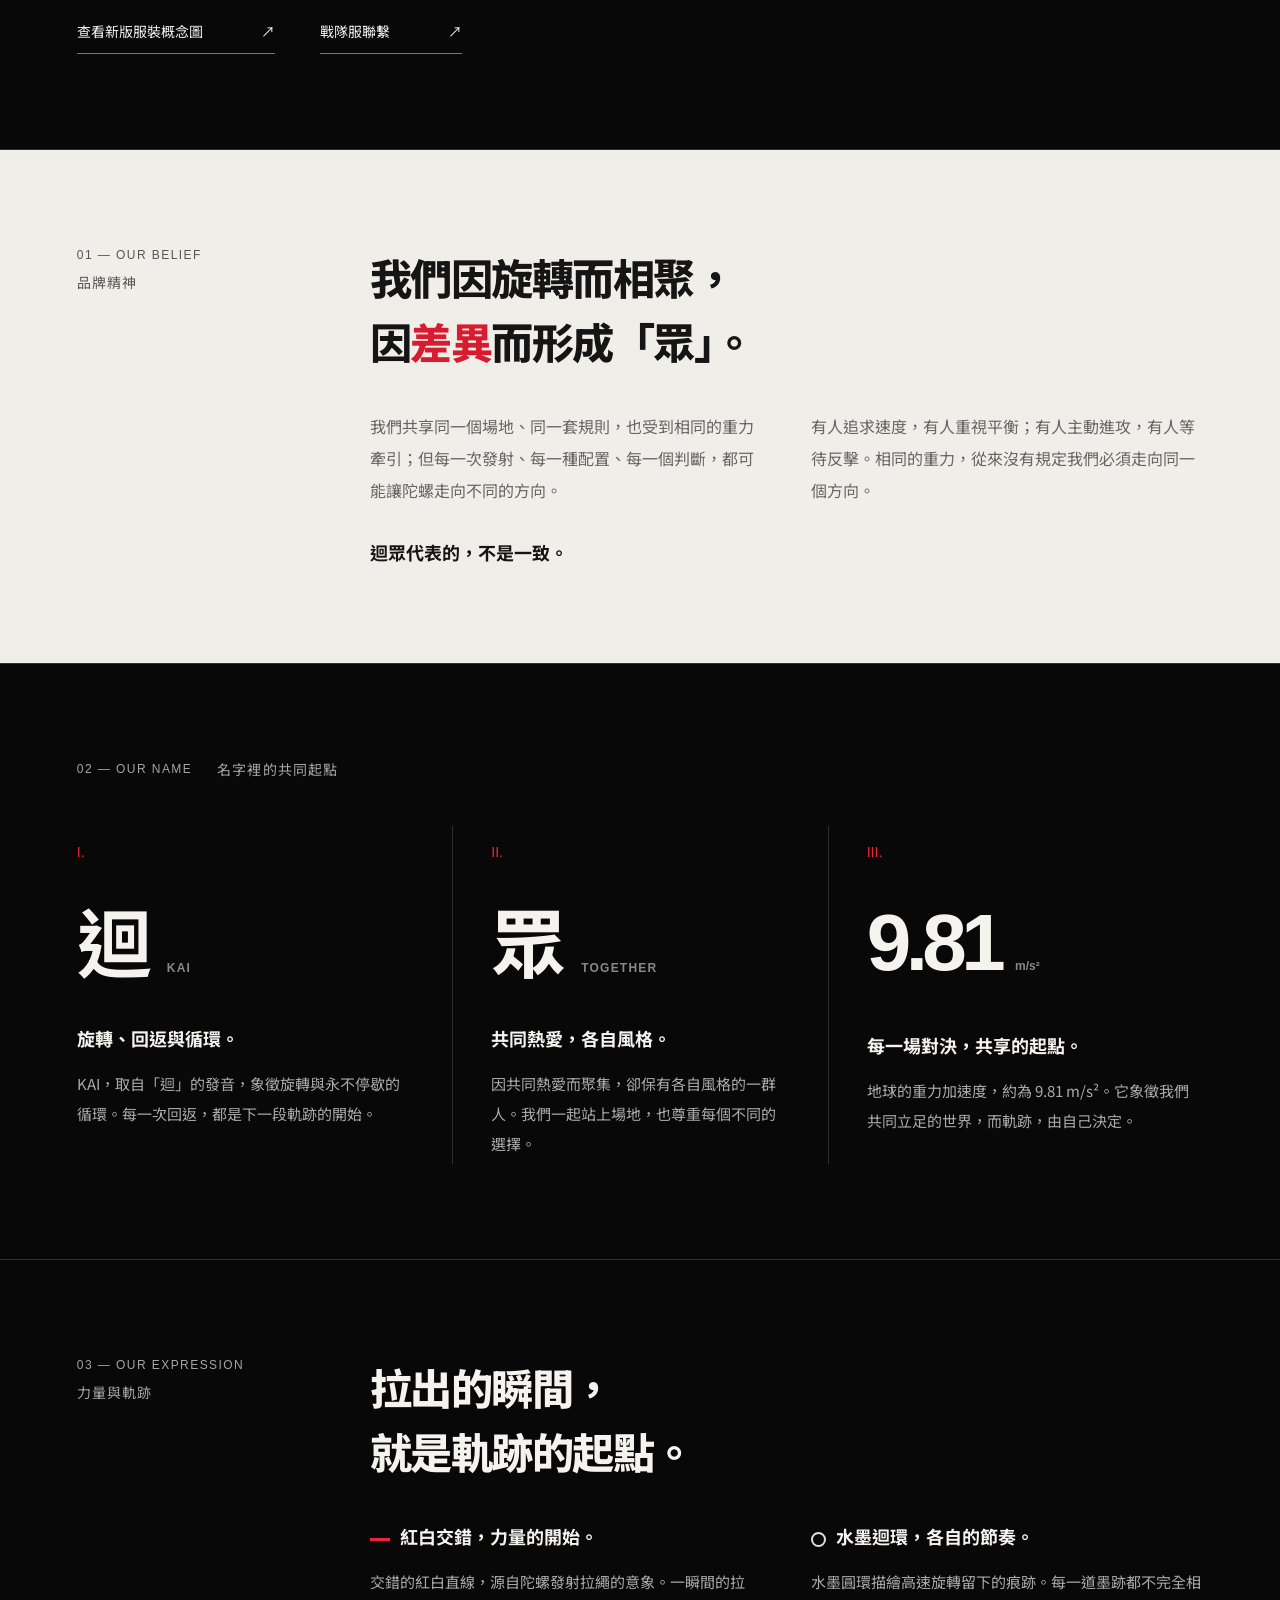
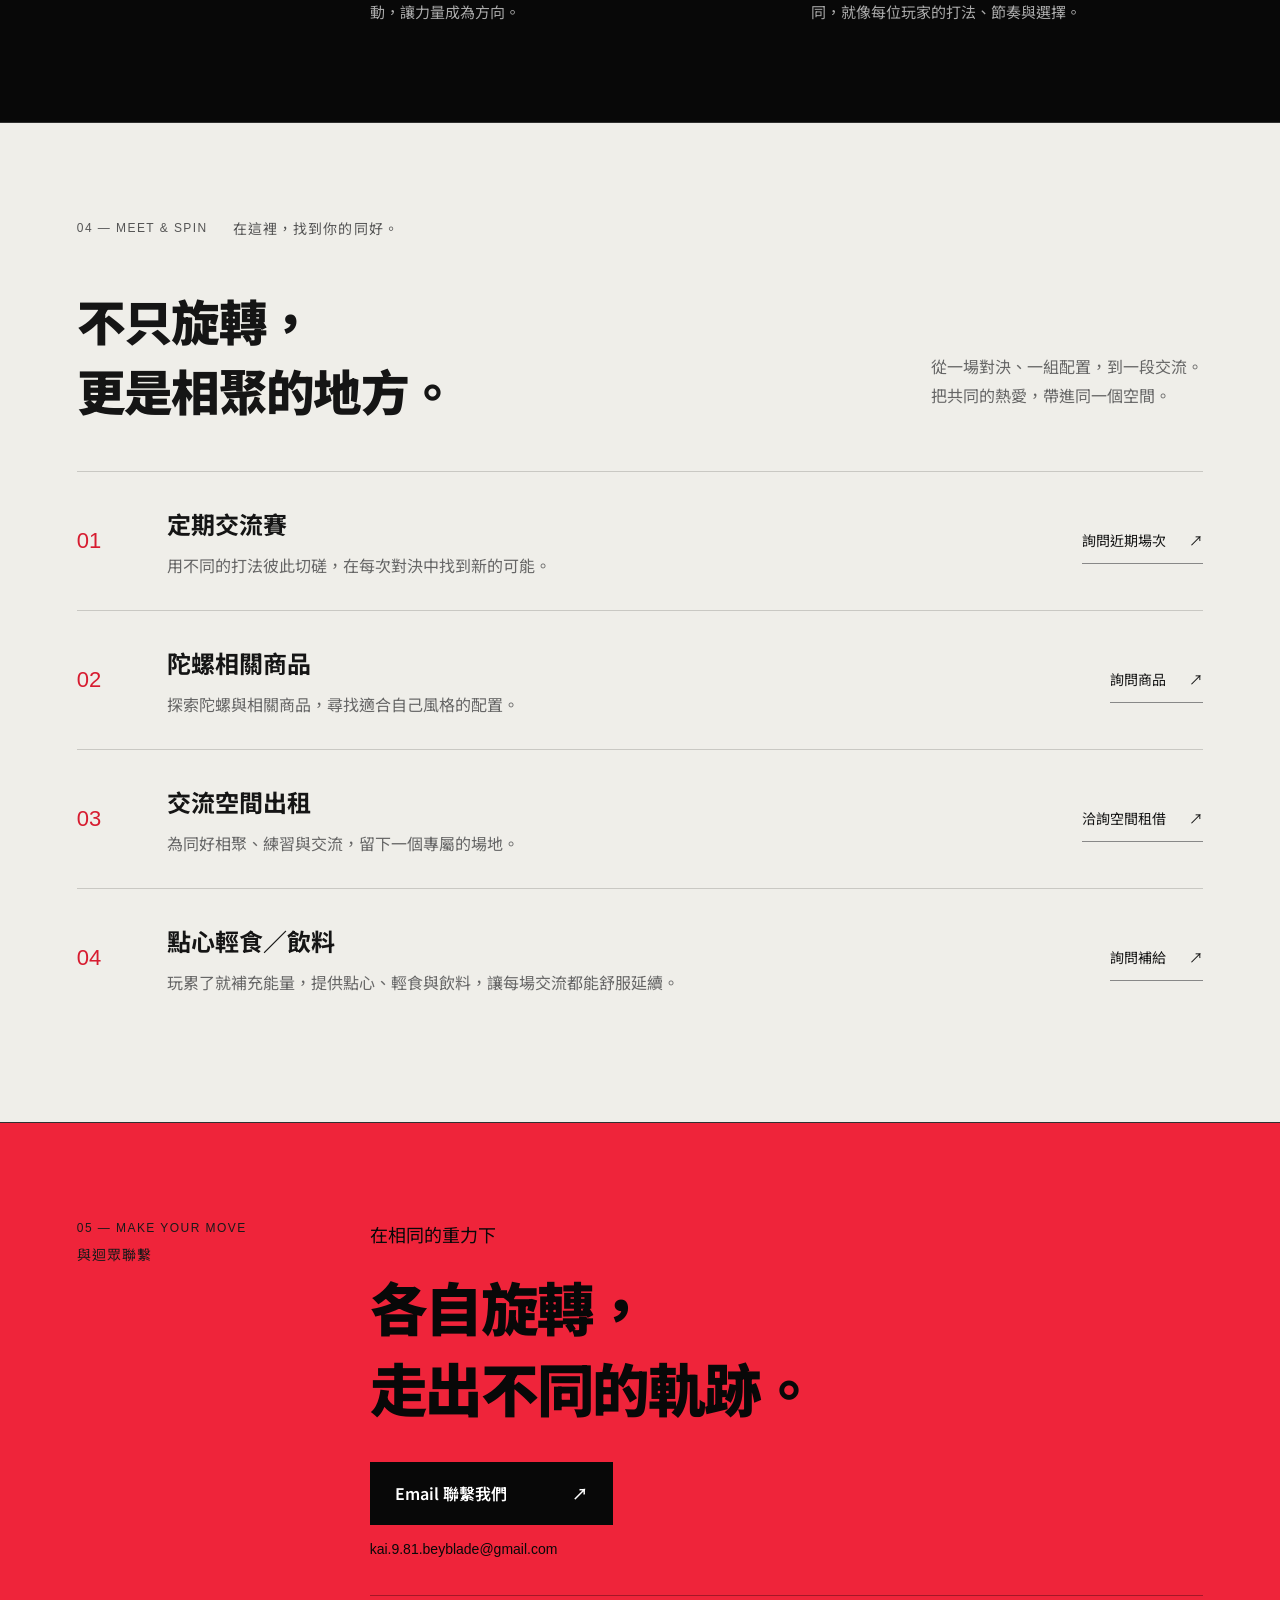
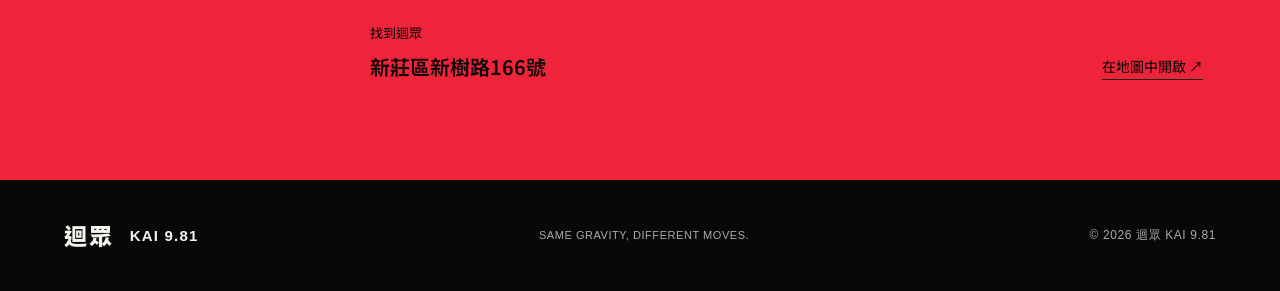
==== commit 0f2780cf: "Make homepage intro immersive with autoplay and skip only" ====
--- a/index.html
+++ b/index.html
@@ -10,25 +10,22 @@
 <style>.team-tools{display:flex;justify-content:space-between;align-items:center;gap:20px;flex-wrap:wrap;padding:22px 5%;border-bottom:1px solid #303030;background:#141414}.team-tools a{color:#fff;border-bottom:2px solid #ef243a;padding:8px 0}.team-tools span{font-size:13px;color:#aaa}</style>
 <style>.apparel-concept{margin:44px 0 0}.apparel-concept img{display:block;width:100%;height:auto}.apparel-concept figcaption{font-size:12px;color:#999;line-height:1.8;padding:12px 0}@media(max-width:640px){.campaign img{aspect-ratio:3/2;object-fit:contain}}</style>
 <style>
-.entrance-film{padding:36px 5% 24px;background:#080808;border-bottom:1px solid #292929}
-.entrance-film-inner{max-width:1100px;margin:auto}
-.entrance-film-heading{display:flex;align-items:center;justify-content:space-between;gap:16px;margin-bottom:20px}
-.entrance-film h2{margin:0;font-size:clamp(18px,3vw,28px);letter-spacing:.08em}
-.entrance-film-heading a{font-size:13px;color:#bbb;text-decoration:none;white-space:nowrap}
-.entrance-film-player{position:relative;padding-top:calc(56.25% + 86px)}
-.entrance-film iframe{position:absolute;inset:0;width:100%;height:100%;border:0;display:block}
-@media(max-width:640px){.entrance-film{padding:24px 4% 16px}.entrance-film-heading{align-items:flex-start;flex-direction:column;gap:8px}}
+.intro-film[hidden]{display:none}
+.intro-film{position:fixed;inset:0;z-index:10000;background:#080808}
+.intro-film iframe{display:block;width:100%;height:100%;border:0}
+.intro-skip{position:absolute;bottom:max(24px,env(safe-area-inset-bottom));left:50%;transform:translateX(-50%);padding:10px 20px;border:1px solid #ffffff30;border-radius:20px;background:#11111166;color:#ffffffa6;font:12px Arial,sans-serif;letter-spacing:.12em;cursor:pointer}
+.intro-skip:hover,.intro-skip:focus-visible{color:#fff;background:#222c;outline:1px solid #fff}
+html.intro-playing{overflow:hidden}
 </style>
 </head>
 <body>
+<div id="intro-film" class="intro-film" role="dialog" aria-label="迴眾品牌開場" aria-modal="true" hidden>
+<iframe id="intro-frame" title="迴眾品牌開場動畫" sandbox="allow-scripts" referrerpolicy="no-referrer"></iframe>
+<button id="intro-skip" class="intro-skip" type="button" aria-label="略過開場，進入官網">skip</button>
+</div>
 <a class="skip" href="#main">跳至主要內容</a>
 <header><a class="wordmark" href="#" aria-label="迴眾首頁">迴眾 <span>KAI 9.81</span></a><nav aria-label="主要導覽"><a href="guide.html">戰鬥陀螺 X 入門</a><a href="g3.html">G3 賽程</a><a href="bracket.html">對戰表</a><a href="#services">服務與空間</a><a href="#wear">戰隊服飾</a><a class="nav-contact" href="mailto:kai.9.81.beyblade@gmail.com">聯繫我們 <span aria-hidden="true">↗</span></a></nav></header>
 <main id="main">
-<section class="entrance-film" aria-labelledby="film-title"><div class="entrance-film-inner">
-<div class="entrance-film-heading"><h2 id="film-title">15 秒，認識迴眾。</h2><a href="#hero-title">繼續探索官網 ↓</a></div>
-<div class="entrance-film-player"><iframe src="promo.html?v=20261028" title="迴眾 KAI 9.81｜15 秒宣傳影片" sandbox="allow-scripts" allow="autoplay" referrerpolicy="no-referrer"></iframe></div>
-<noscript><p>此宣傳片需要 JavaScript，請啟用後觀看；下方官網內容仍可瀏覽。</p></noscript>
-</div></section>
 <section class="hero" aria-labelledby="hero-title">
 <div class="hero-top"><span>SPIN TOGETHER. MOVE YOUR WAY.</span><span>EST. IN MOTION · KAI 9.81</span></div>
 <div class="hero-copy"><p class="eyebrow"><span></span>迴眾 KAI 9.81</p><h1 id="hero-title">同重力，<br>不同<span class="outline">軌跡。</span></h1><p class="english">SAME GRAVITY,<br>DIFFERENT MOVES.</p><p class="intro">在相同的重力之下，每一次旋轉，<br>都會留下屬於自己的軌跡。</p><a class="text-link" href="#belief">探索迴眾 <span aria-hidden="true">↓</span></a></div>
@@ -44,4 +41,5 @@
 <section class="services section" id="services"><div class="section-label">04 — MEET & SPIN <span>在這裡，找到你的同好。</span></div><div class="services-title"><h2>不只旋轉，<br>更是相聚的地方。</h2><p>從一場對決、一組配置，到一段交流。<br>把共同的熱愛，帶進同一個空間。</p></div><div class="service-list"><article><span class="service-number">01</span><div><h3>定期交流賽</h3><p>用不同的打法彼此切磋，在每次對決中找到新的可能。</p></div><a href="mailto:kai.9.81.beyblade@gmail.com?subject=%E4%BA%A4%E6%B5%81%E8%B3%BD%E8%A9%A2%E5%95%8F">詢問近期場次 <span aria-hidden="true">↗</span></a></article><article><span class="service-number">02</span><div><h3>陀螺相關商品</h3><p>探索陀螺與相關商品，尋找適合自己風格的配置。</p></div><a href="mailto:kai.9.81.beyblade@gmail.com?subject=%E9%99%80%E8%9E%BA%E5%95%86%E5%93%81%E8%A9%A2%E5%95%8F">詢問商品 <span aria-hidden="true">↗</span></a></article><article><span class="service-number">03</span><div><h3>交流空間出租</h3><p>為同好相聚、練習與交流，留下一個專屬的場地。</p></div><a href="mailto:kai.9.81.beyblade@gmail.com?subject=%E7%A9%BA%E9%96%93%E7%A7%9F%E5%80%9F%E8%A9%A2%E5%95%8F">洽詢空間租借 <span aria-hidden="true">↗</span></a></article><article><span class="service-number">04</span><div><h3>點心輕食／飲料</h3><p>玩累了就補充能量，提供點心、輕食與飲料，讓每場交流都能舒服延續。</p></div><a href="mailto:kai.9.81.beyblade@gmail.com?subject=%E9%BB%9E%E5%BF%83%E8%BC%95%E9%A3%9F%E8%88%87%E9%A3%B2%E6%96%99%E8%A9%A2%E5%95%8F">詢問補給 <span aria-hidden="true">↗</span></a></article></div></section>
 <section class="contact section" id="contact"><div class="section-label">05 — MAKE YOUR MOVE <span>與迴眾聯繫</span></div><div class="contact-body"><p>在相同的重力下</p><h2>各自旋轉，<br>走出不同的軌跡。</h2><a class="contact-button" href="mailto:kai.9.81.beyblade@gmail.com">Email 聯繫我們 <span aria-hidden="true">↗</span></a><a class="email" href="mailto:kai.9.81.beyblade@gmail.com">kai.9.81.beyblade@gmail.com</a><div class="location"><span>找到迴眾</span><address>新莊區新樹路166號</address><a href="https://www.google.com/maps/search/?api=1&amp;query=%E6%96%B0%E8%8E%8A%E5%8D%80%E6%96%B0%E6%A8%B9%E8%B7%AF166%E8%99%9F" target="_blank" rel="noopener">在地圖中開啟 <span aria-hidden="true">↗</span></a></div></div></section>
 </main><footer><a class="wordmark" href="#">迴眾 <span>KAI 9.81</span></a><p>SAME GRAVITY, DIFFERENT MOVES.</p><span>© <span id="year">2026</span> 迴眾 KAI 9.81</span></footer>
+<script src="intro.js"></script>
 </body></html>
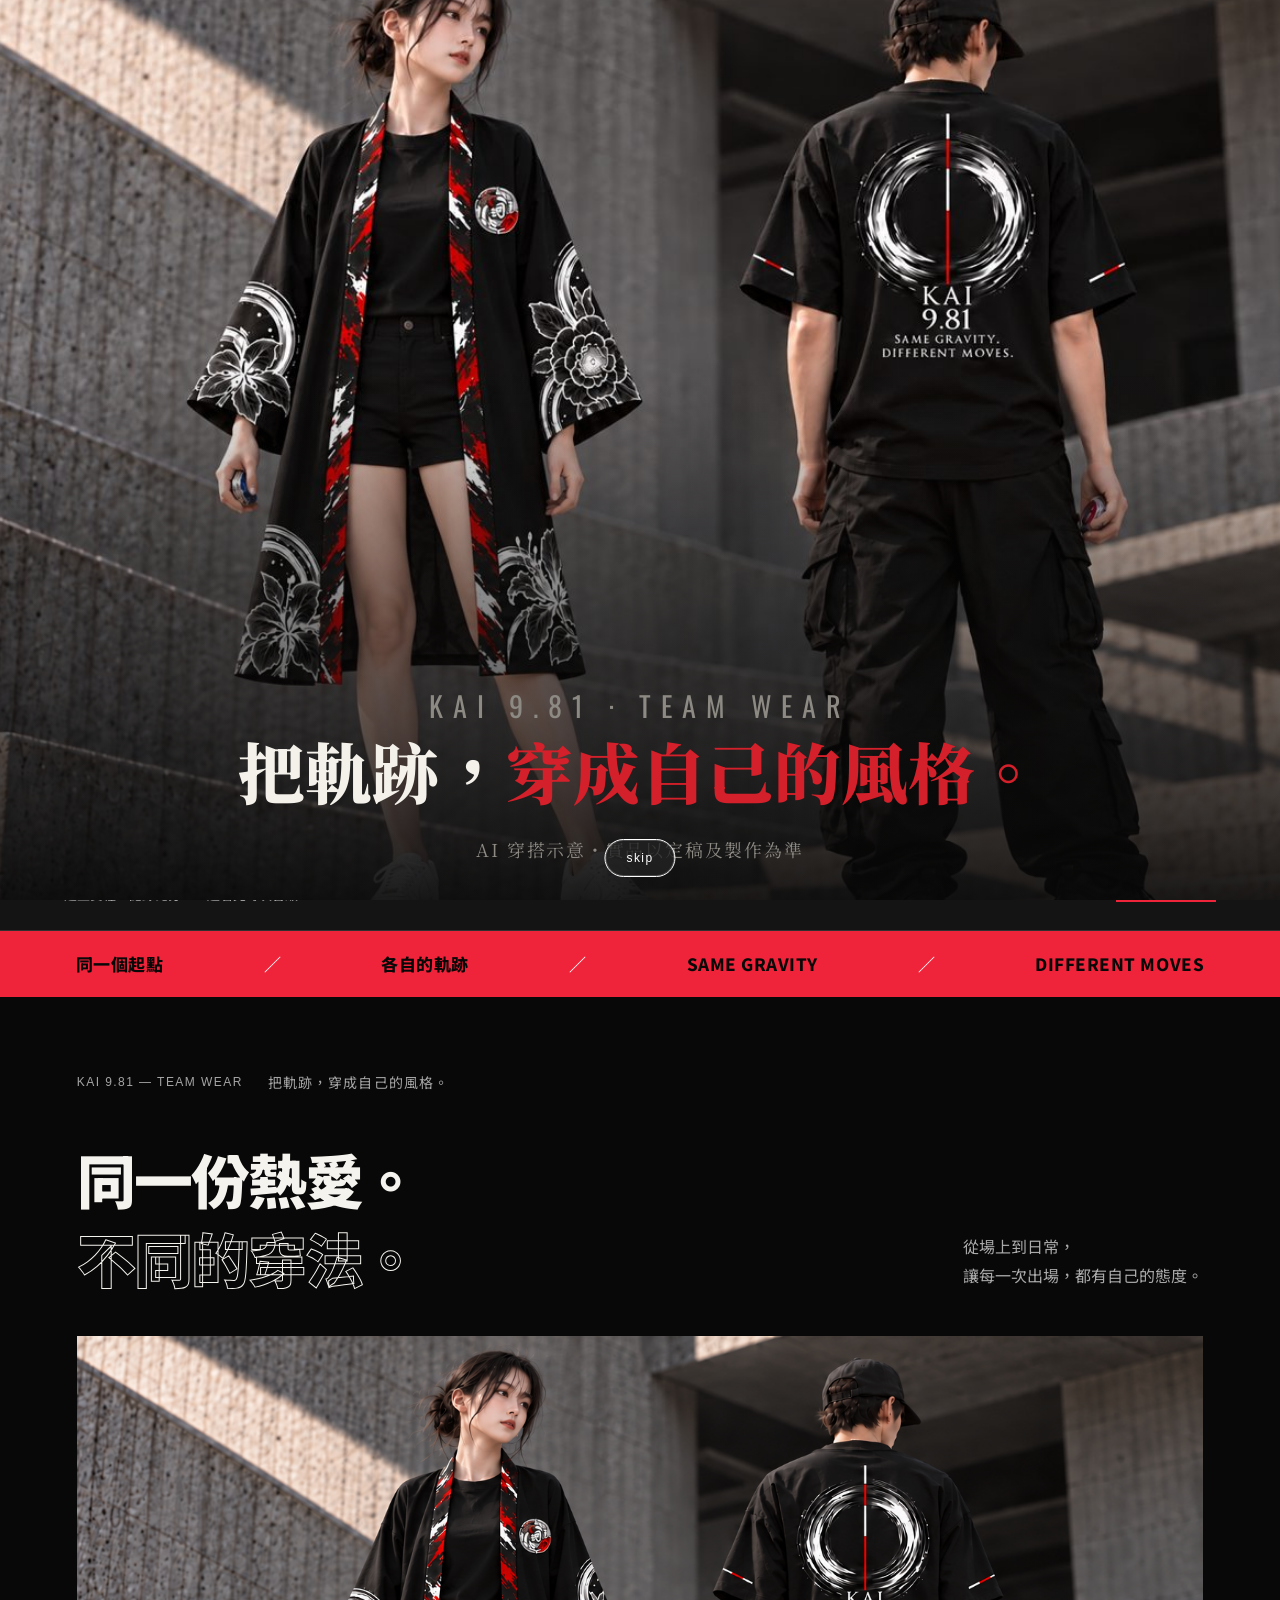
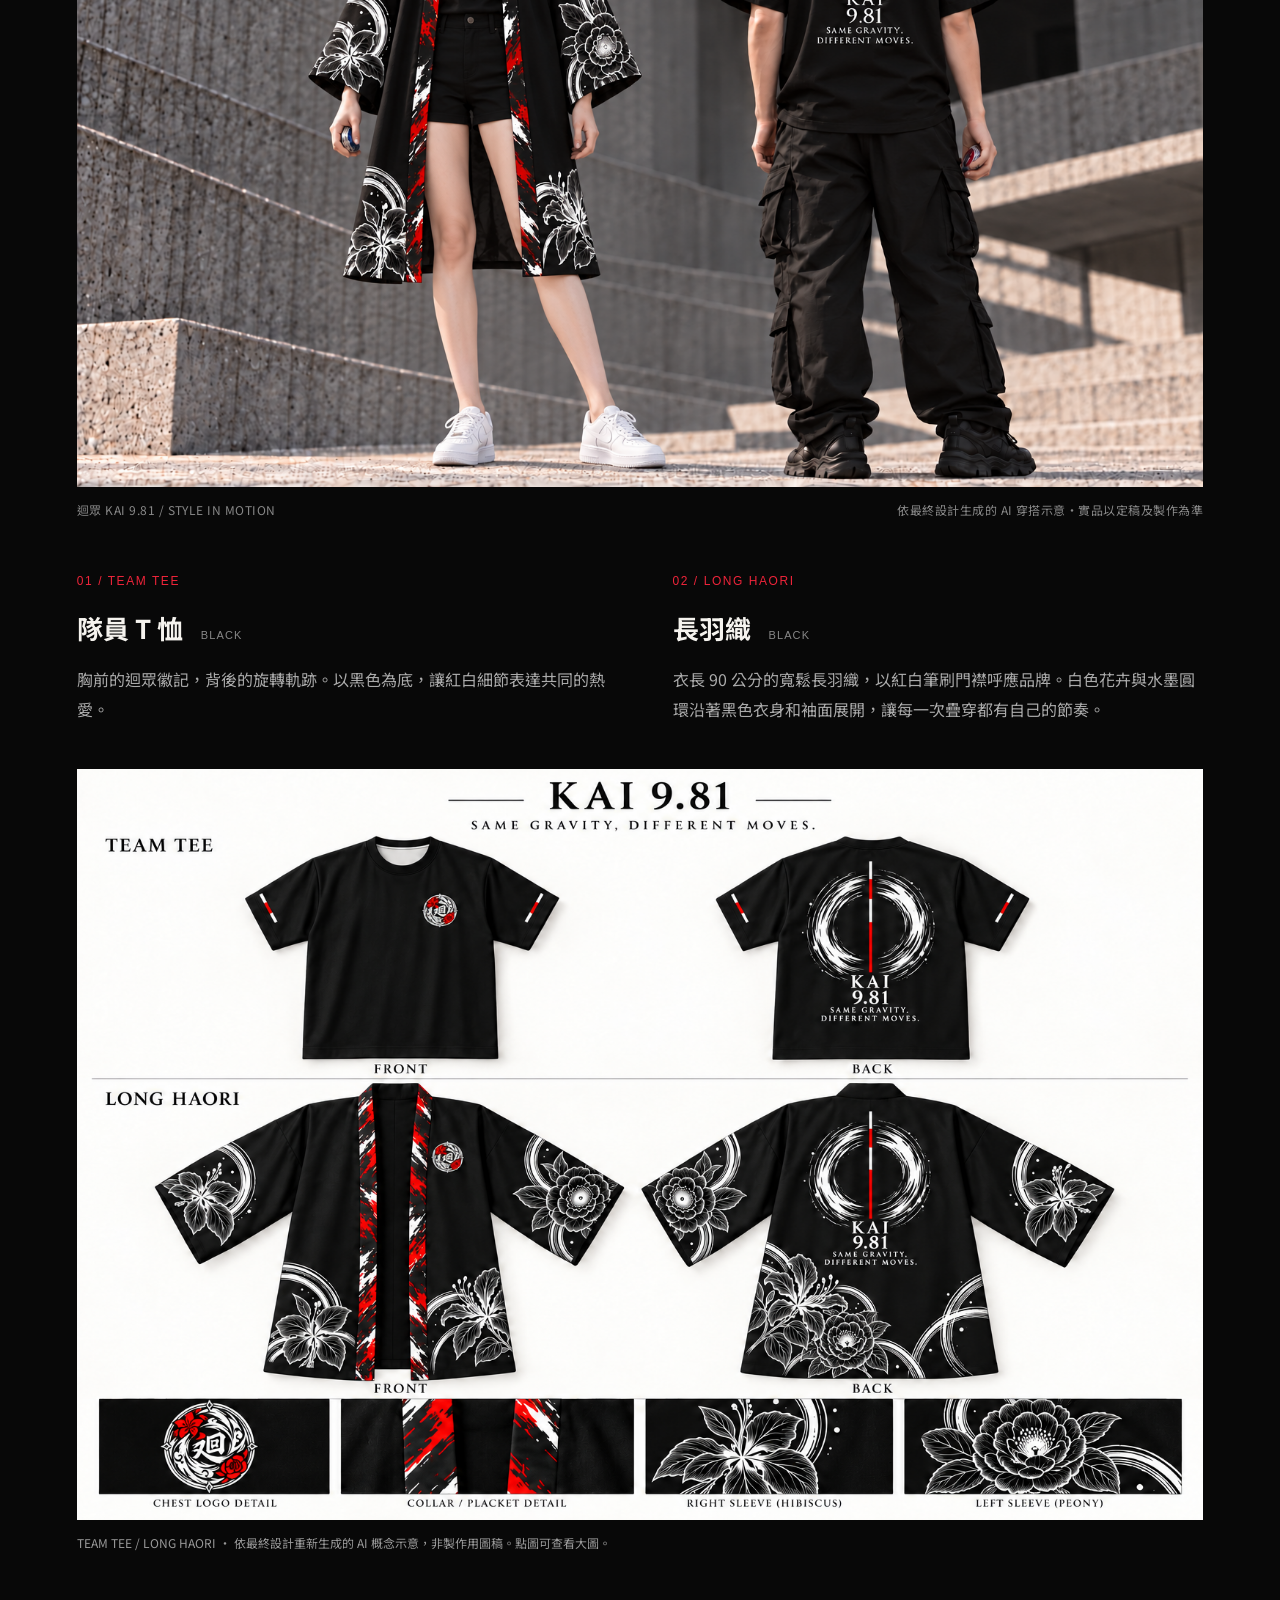
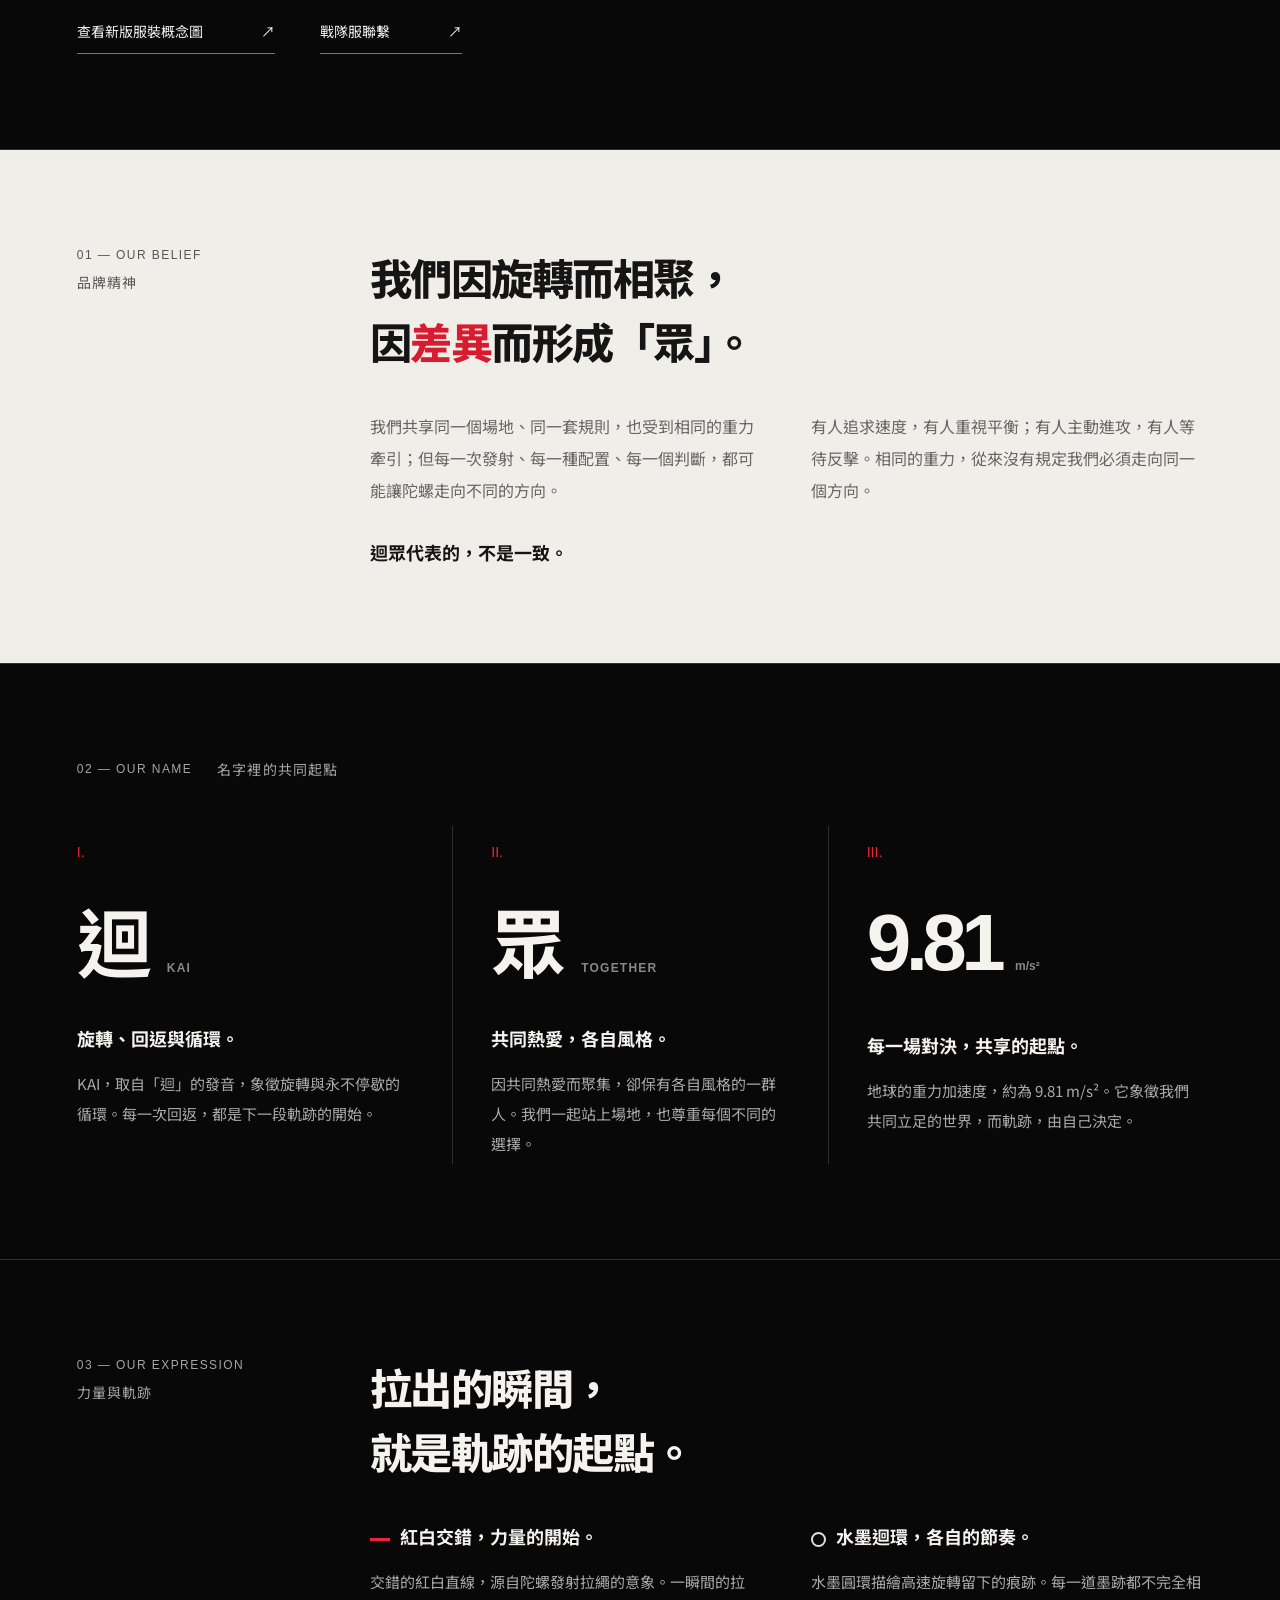
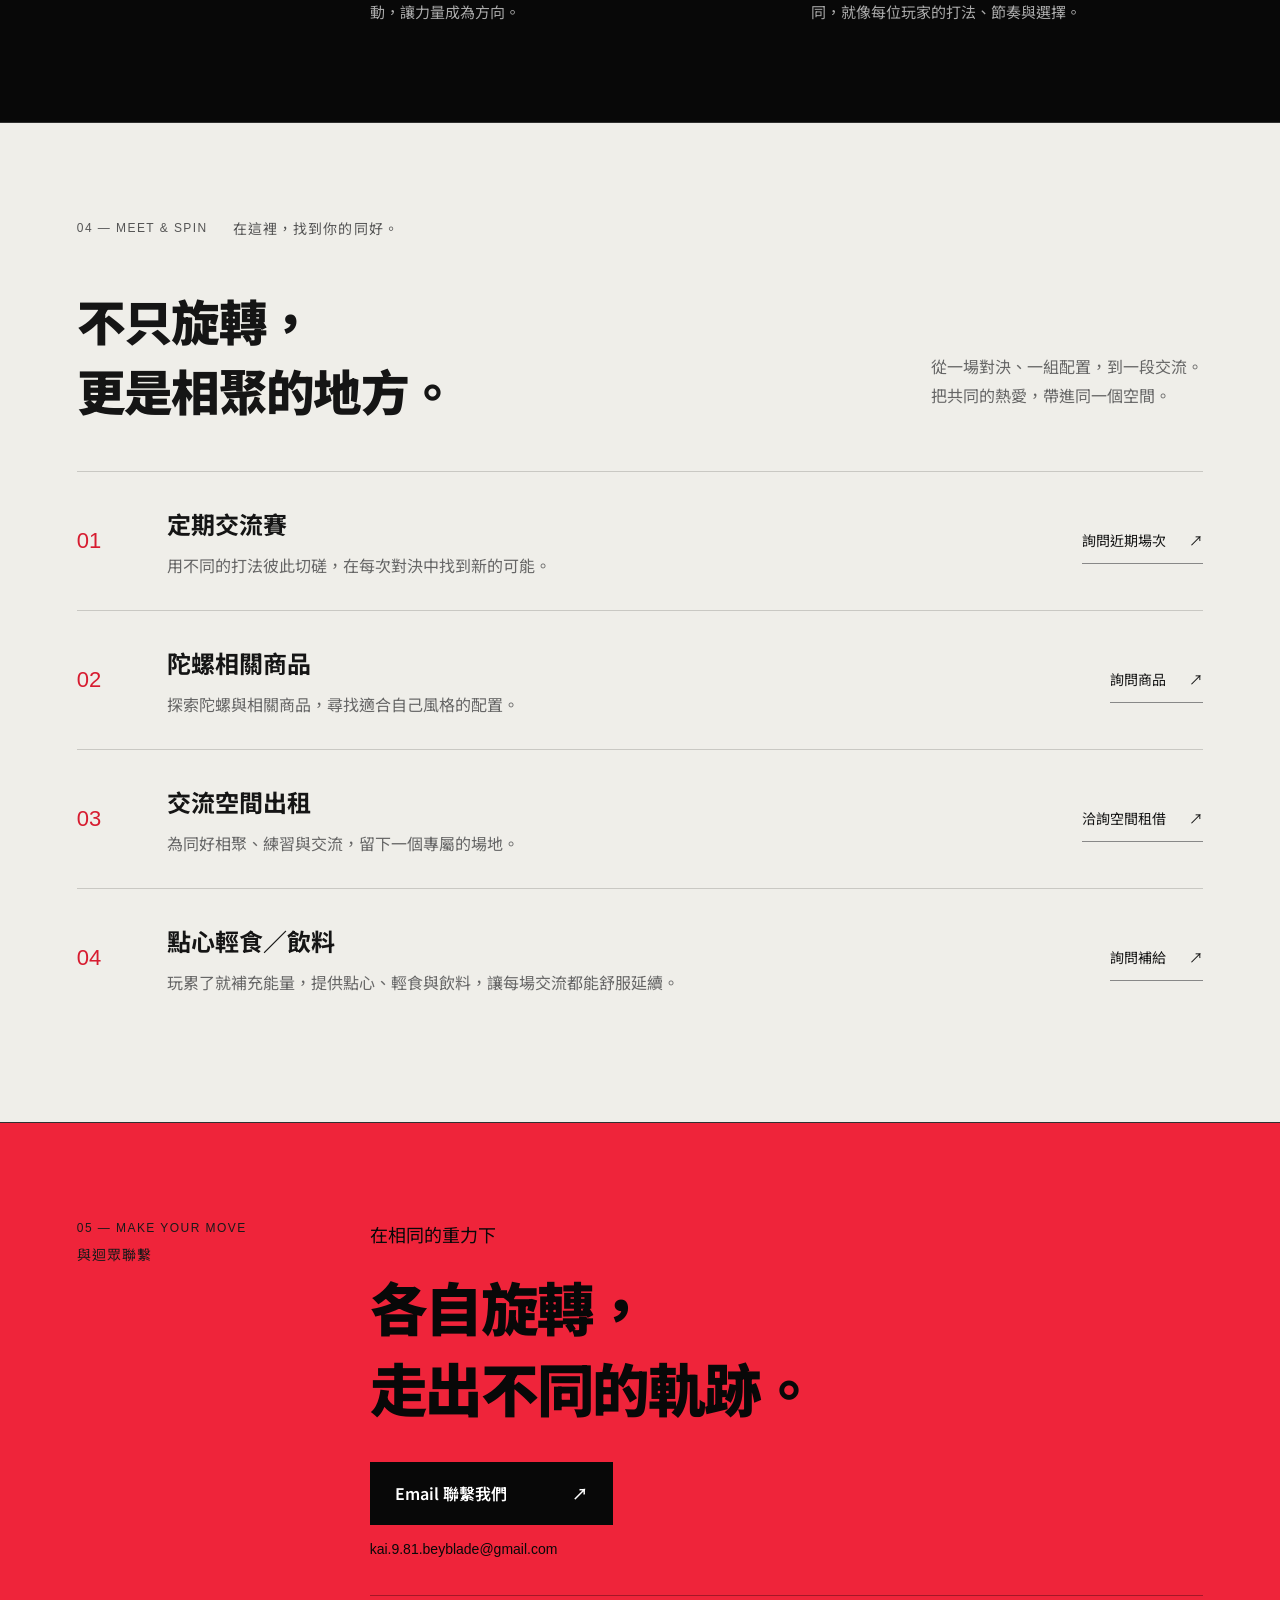
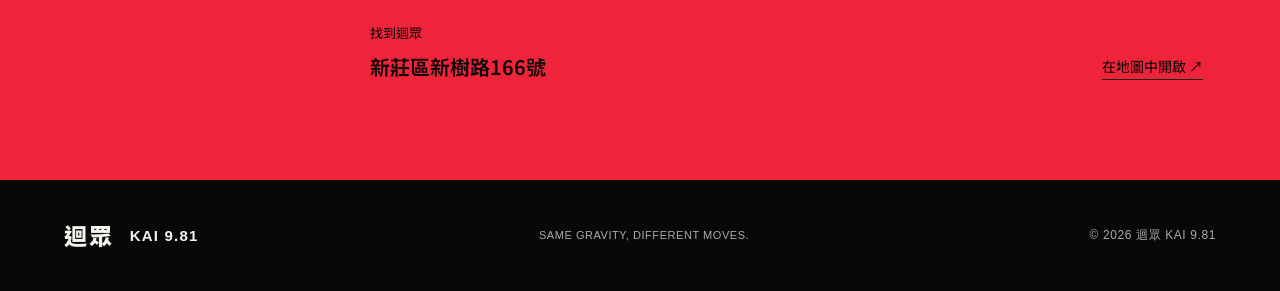
==== commit eaa87e96: "Update team wear concept with approved corrected design" ====
--- a/index.html
+++ b/index.html
@@ -34,7 +34,7 @@
 </section>
 <section class="team-tools" aria-label="戰隊工具"><div><strong>戰隊對戰表</strong><br><span>建立賽程、記錄比分，一起看見每次晉級。</span></div><a href="bracket.html">開啟對戰表 ↗</a></section>
 <div class="statement-strip" aria-hidden="true"><span>同一個起點</span><b>／</b><span>各自的軌跡</span><b>／</b><span>SAME GRAVITY</span><b>／</b><span>DIFFERENT MOVES</span></div>
-<section class="lookbook section" id="wear"><div class="section-label">KAI 9.81 — TEAM WEAR <span>把軌跡，穿成自己的風格。</span></div><div class="lookbook-heading"><h2>同一份熱愛。<br><span class="outline">不同的穿法。</span></h2><p>從場上到日常，<br>讓每一次出場，都有自己的態度。</p></div><figure class="campaign"><img src="kai-campaign-approved-20261028.png" alt="迴眾戰隊服穿搭形象：女模特兒穿長羽織、及腰短 T、黑色短褲與白球鞋，男模特兒展示隊員 T 恤背面，兩人自然手持陀螺" width="1536" height="1024" loading="lazy"><figcaption><span>迴眾 KAI 9.81 / STYLE IN MOTION</span><span>依最終設計生成的 AI 穿搭示意・實品以定稿及製作為準</span></figcaption></figure><div class="wear-grid"><article><span class="wear-type">01 / TEAM TEE</span><h3>隊員 T 恤<span>BLACK</span></h3><p>胸前的迴眾徽記，背後的旋轉軌跡。以黑色為底，讓紅白細節表達共同的熱愛。</p></article><article><span class="wear-type">02 / LONG HAORI</span><h3>長羽織<span>BLACK</span></h3><p>衣長 90 公分的寬鬆長羽織，以紅白筆刷門襟呼應品牌。白色花卉與水墨圓環沿著黑色衣身和袖面展開，讓每一次疊穿都有自己的節奏。</p></article></div><figure class="apparel-concept"><a href="apparel-concept-long-haori-20261027.png" target="_blank" rel="noopener"><img src="apparel-concept-long-haori-20261027.png" alt="迴眾新版服裝概念圖：黑色隊員短 T 與白色花卉長羽織的正背面及圖案細節" width="1536" height="1024" loading="lazy"></a><figcaption>TEAM TEE / LONG HAORI · 依最終設計重新生成的 AI 概念示意，非製作用圖稿。點圖可查看大圖。</figcaption></figure><div class="wear-actions"><a class="text-link" href="apparel-concept-long-haori-20261027.png" target="_blank" rel="noopener">查看新版服裝概念圖 <span aria-hidden="true">↗</span></a><a class="text-link" href="mailto:kai.9.81.beyblade@gmail.com?subject=%E8%BF%B4%E7%9C%BE%E6%88%B0%E9%9A%8A%E6%9C%8D%E8%81%AF%E7%B9%AB">戰隊服聯繫 <span aria-hidden="true">↗</span></a></div></section>
+<section class="lookbook section" id="wear"><div class="section-label">KAI 9.81 — TEAM WEAR <span>把軌跡，穿成自己的風格。</span></div><div class="lookbook-heading"><h2>同一份熱愛。<br><span class="outline">不同的穿法。</span></h2><p>從場上到日常，<br>讓每一次出場，都有自己的態度。</p></div><figure class="campaign"><img src="kai-campaign-approved-20261028.png" alt="迴眾戰隊服穿搭形象：女模特兒穿長羽織、及腰短 T、黑色短褲與白球鞋，男模特兒展示隊員 T 恤背面，兩人自然手持陀螺" width="1536" height="1024" loading="lazy"><figcaption><span>迴眾 KAI 9.81 / STYLE IN MOTION</span><span>依最終設計生成的 AI 穿搭示意・實品以定稿及製作為準</span></figcaption></figure><div class="wear-grid"><article><span class="wear-type">01 / TEAM TEE</span><h3>隊員 T 恤<span>BLACK</span></h3><p>胸前的迴眾徽記，背後的旋轉軌跡。以黑色為底，讓紅白細節表達共同的熱愛。</p></article><article><span class="wear-type">02 / LONG HAORI</span><h3>長羽織<span>BLACK</span></h3><p>衣長 90 公分的寬鬆長羽織，以紅白筆刷門襟呼應品牌。白色花卉與水墨圓環沿著黑色衣身和袖面展開，讓每一次疊穿都有自己的節奏。</p></article></div><figure class="apparel-concept"><a href="apparel-concept-corrected-20261028.png" target="_blank" rel="noopener"><img src="apparel-concept-corrected-20261028.png" alt="迴眾新版服裝概念圖：黑色隊員短 T 與白色花卉長羽織的正背面及圖案細節" width="1536" height="1024" loading="lazy"></a><figcaption>TEAM TEE / LONG HAORI · 依最終設計重新生成的 AI 概念示意，非製作用圖稿。點圖可查看大圖。</figcaption></figure><div class="wear-actions"><a class="text-link" href="apparel-concept-corrected-20261028.png" target="_blank" rel="noopener">查看新版服裝概念圖 <span aria-hidden="true">↗</span></a><a class="text-link" href="mailto:kai.9.81.beyblade@gmail.com?subject=%E8%BF%B4%E7%9C%BE%E6%88%B0%E9%9A%8A%E6%9C%8D%E8%81%AF%E7%B9%AB">戰隊服聯繫 <span aria-hidden="true">↗</span></a></div></section>
 <section class="belief section" id="belief"><div class="section-label">01 — OUR BELIEF <span>品牌精神</span></div><div class="belief-body"><h2>我們因旋轉而相聚，<br>因<span class="red">差異</span>而形成「眾」。</h2><div class="two-column"><p>我們共享同一個場地、同一套規則，也受到相同的重力牽引；但每一次發射、每一種配置、每一個判斷，都可能讓陀螺走向不同的方向。</p><p>有人追求速度，有人重視平衡；有人主動進攻，有人等待反擊。相同的重力，從來沒有規定我們必須走向同一個方向。</p></div><p class="belief-end">迴眾代表的，不是一致。</p></div></section>
 <section class="identity section" id="identity"><div class="section-label">02 — OUR NAME <span>名字裡的共同起點</span></div><div class="identity-grid"><article><span class="index">I.</span><h2>迴<span>KAI</span></h2><h3>旋轉、回返與循環。</h3><p>KAI，取自「迴」的發音，象徵旋轉與永不停歇的循環。每一次回返，都是下一段軌跡的開始。</p></article><article><span class="index">II.</span><h2>眾<span>TOGETHER</span></h2><h3>共同熱愛，各自風格。</h3><p>因共同熱愛而聚集，卻保有各自風格的一群人。我們一起站上場地，也尊重每個不同的選擇。</p></article><article class="gravity"><span class="index">III.</span><h2>9.81<span>m/s²</span></h2><h3>每一場對決，共享的起點。</h3><p>地球的重力加速度，約為 9.81 m/s²。它象徵我們共同立足的世界，而軌跡，由自己決定。</p></article></div></section>
 <section class="visual-story section"><div class="section-label">03 — OUR EXPRESSION <span>力量與軌跡</span></div><div class="visual-body"><h2>拉出的瞬間，<br>就是軌跡的起點。</h2><div class="two-column"><div><h3><span class="small-line"></span>紅白交錯，力量的開始。</h3><p>交錯的紅白直線，源自陀螺發射拉繩的意象。一瞬間的拉動，讓力量成為方向。</p></div><div><h3><span class="small-ring"></span>水墨迴環，各自的節奏。</h3><p>水墨圓環描繪高速旋轉留下的痕跡。每一道墨跡都不完全相同，就像每位玩家的打法、節奏與選擇。</p></div></div></div></section>
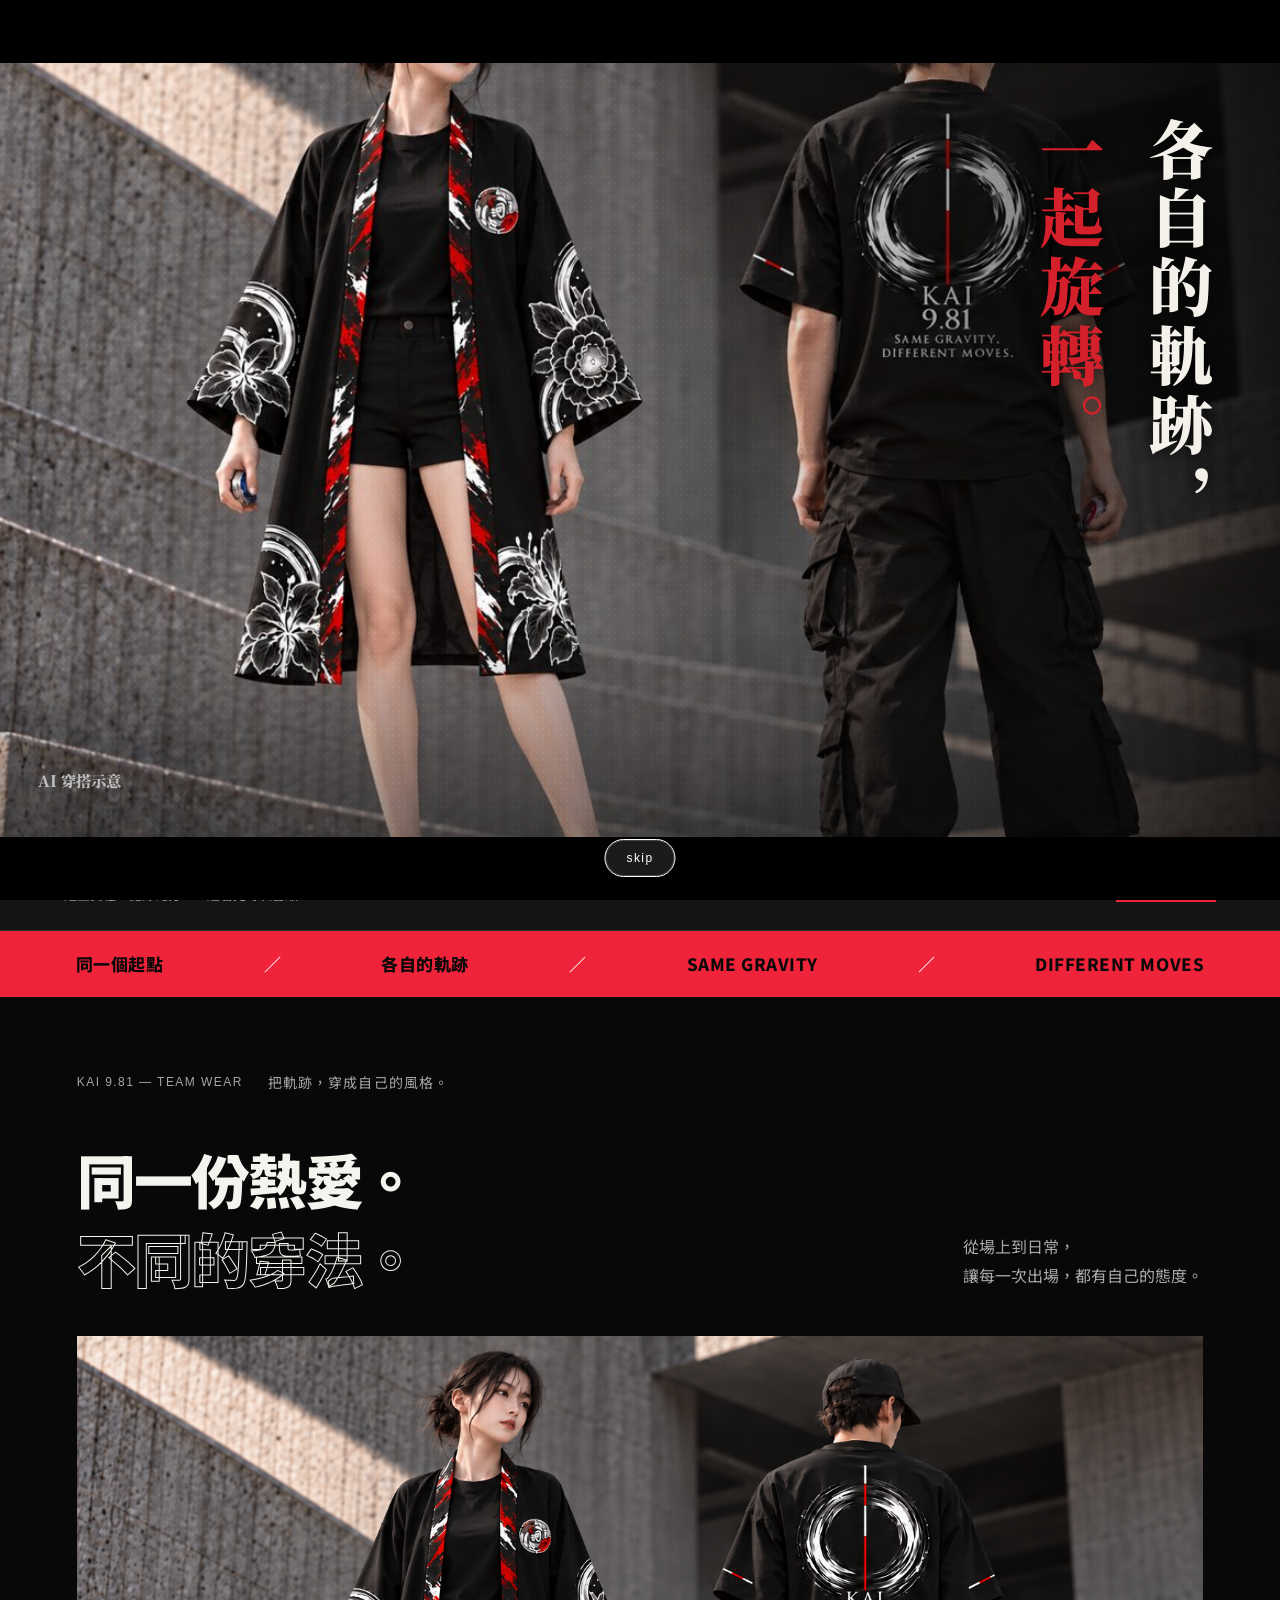
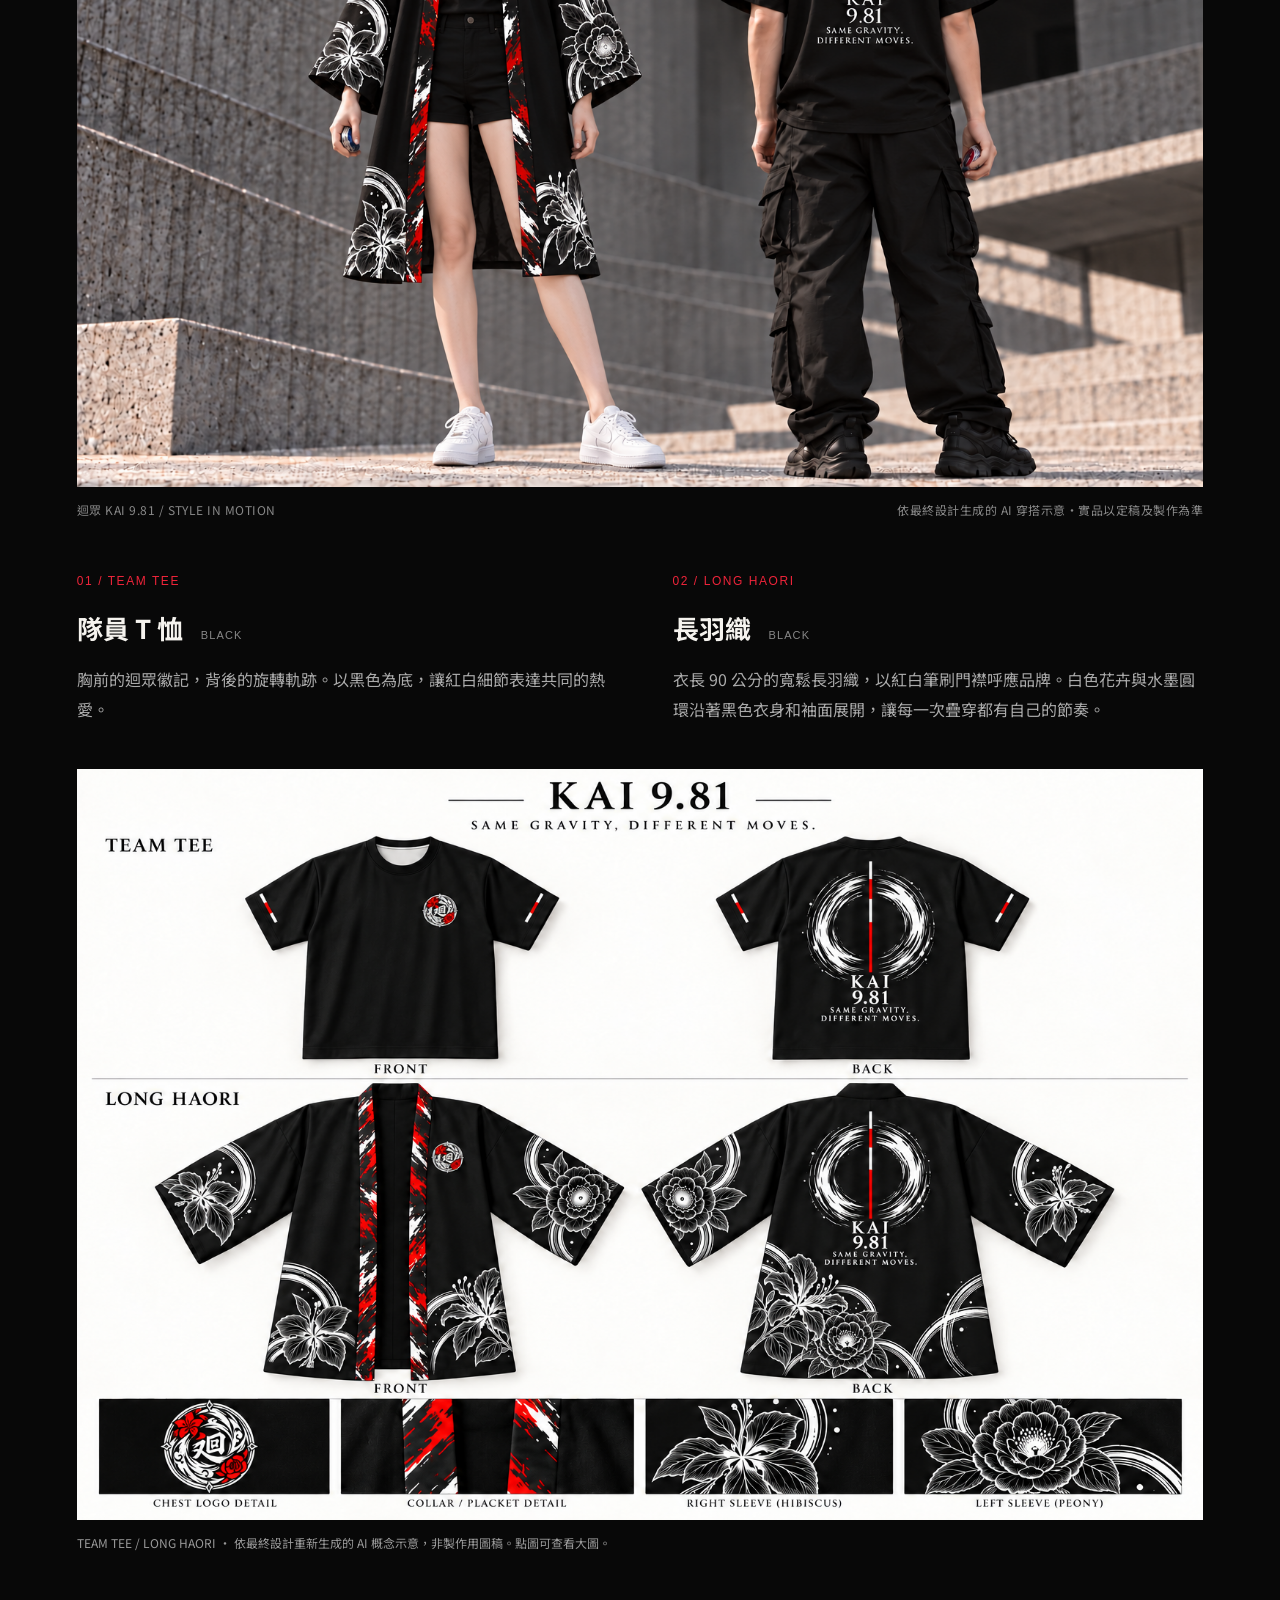
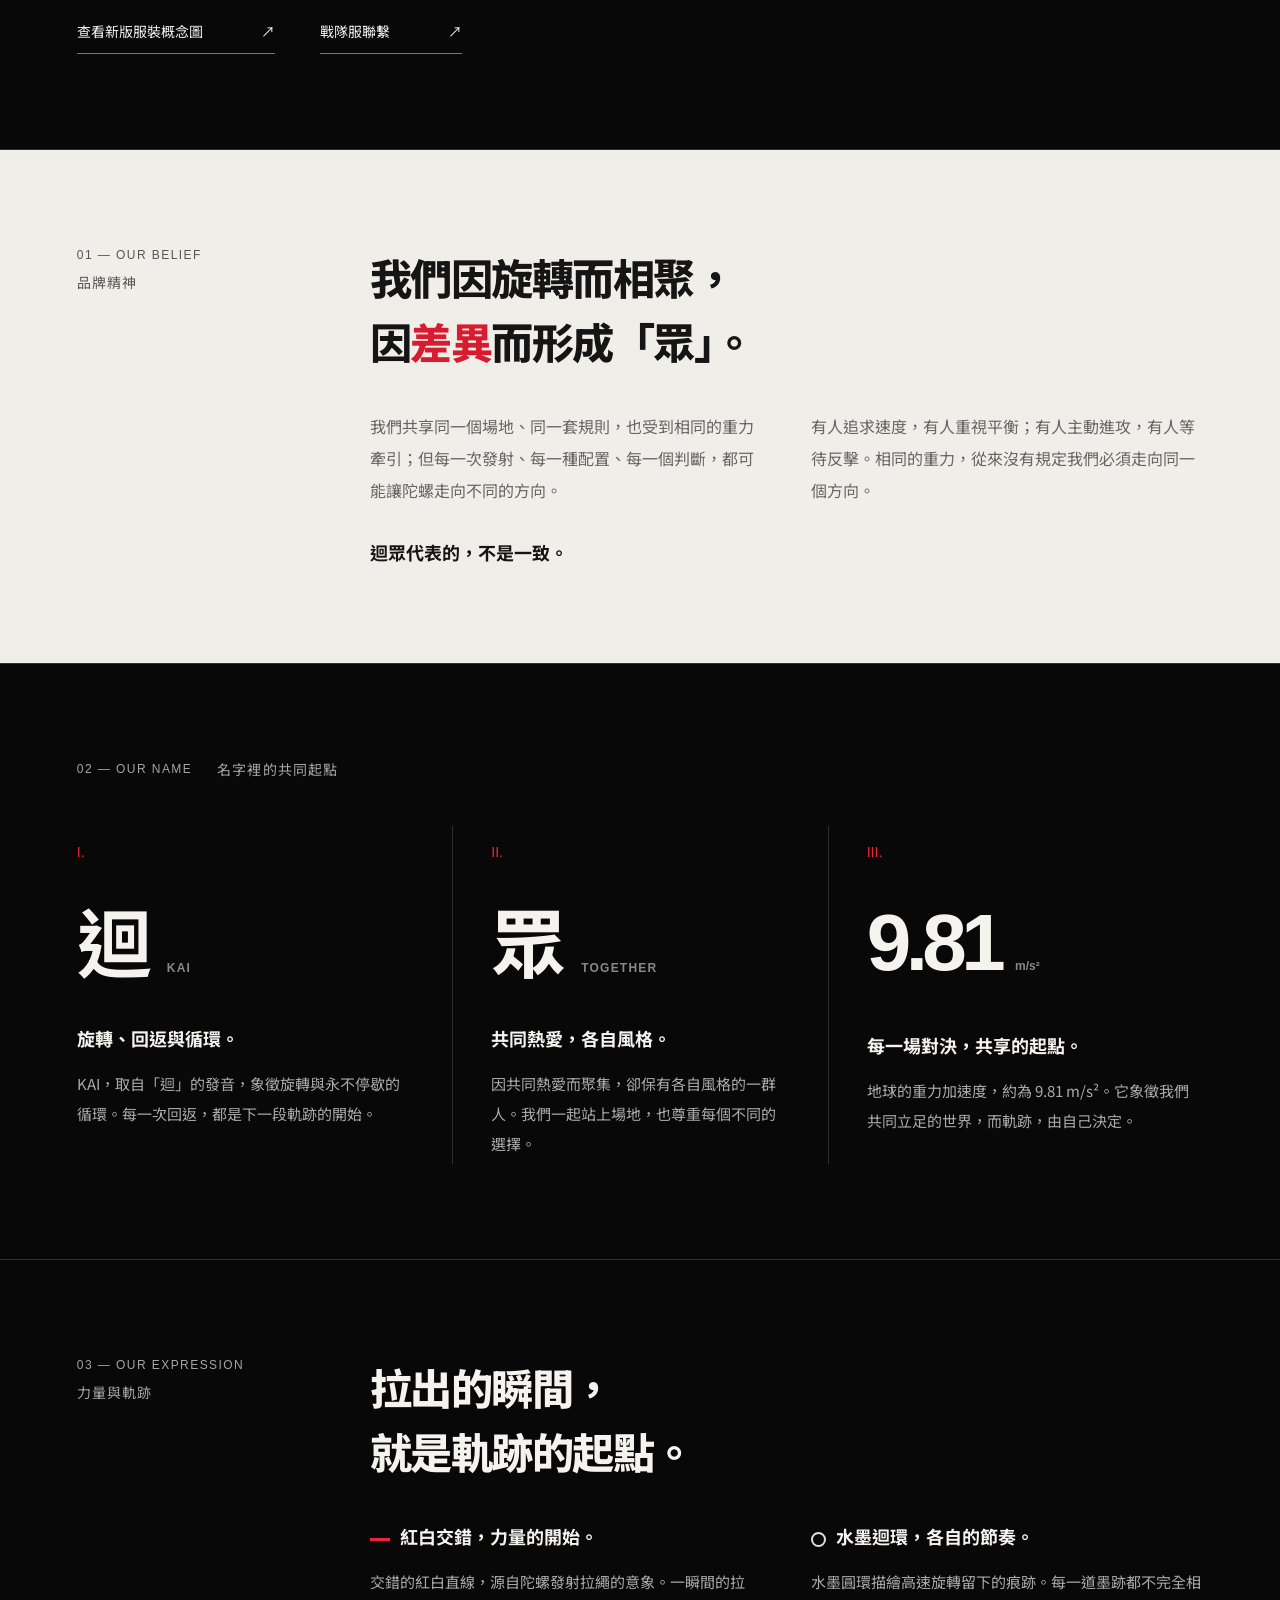
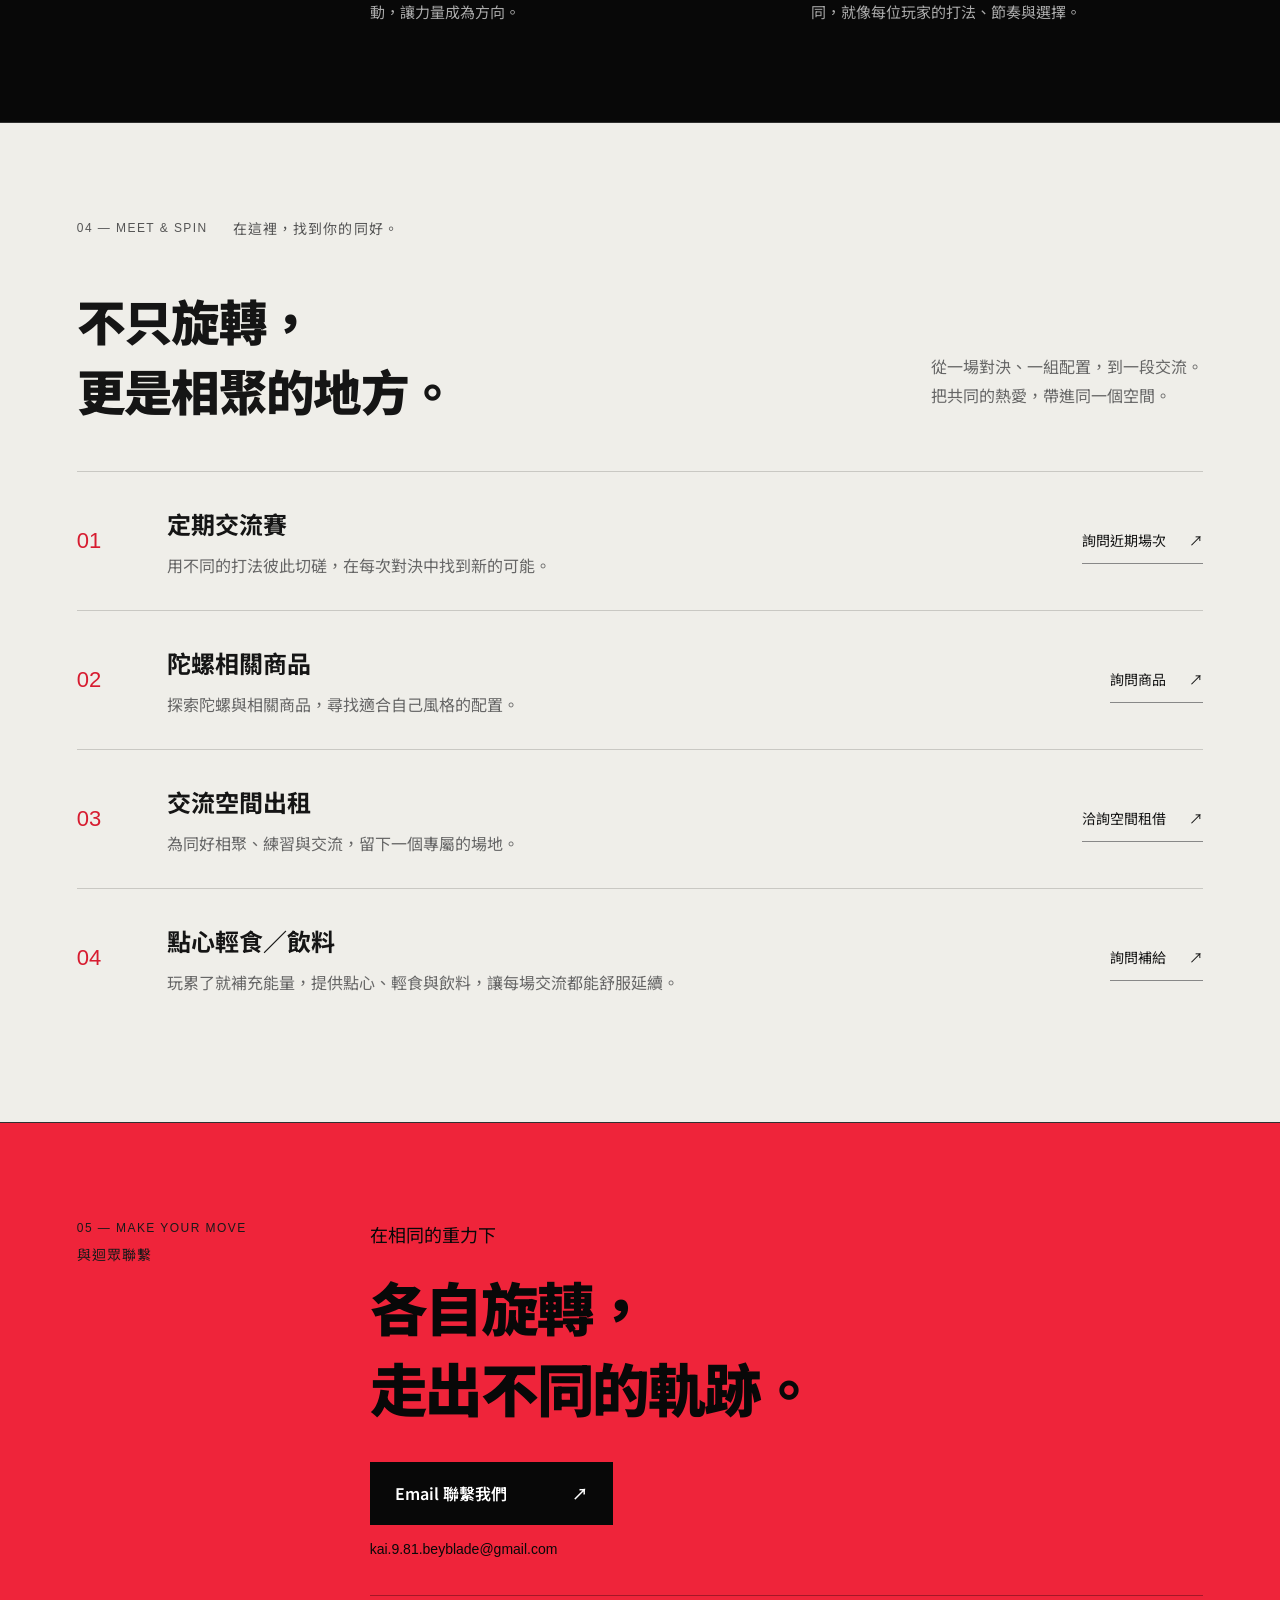
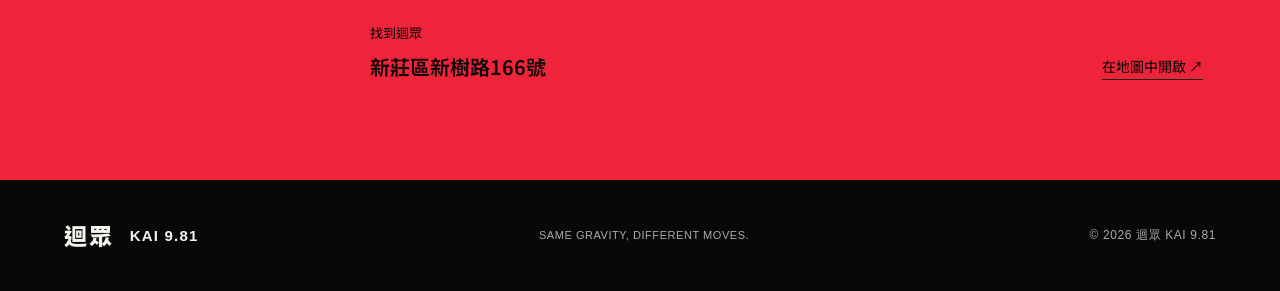
==== commit 74b4c048: "Update immersive intro to supplied Episode 01 animation" ====
--- a/index.html
+++ b/index.html
@@ -1,45 +1,45 @@
-<!doctype html>
-<html lang="zh-Hant">
-<head>
-<meta charset="utf-8"><meta name="viewport" content="width=device-width,initial-scale=1">
-<title>迴眾 KAI 9.81｜同重力，不同軌跡</title>
-<meta name="description" content="迴眾 KAI 9.81。因旋轉而相聚，因差異而形成眾。在相同的重力下，各自旋轉，走出不同的軌跡。">
-<meta name="theme-color" content="#080808">
-<link rel="icon" type="image/svg+xml" href="data:image/svg+xml,%3Csvg xmlns='http://www.w3.org/2000/svg' viewBox='0 0 64 64'%3E%3Crect width='64' height='64' rx='12' fill='%23080808'/%3E%3Ccircle cx='32' cy='32' r='22' fill='none' stroke='%23f22035' stroke-width='5'/%3E%3Ctext x='32' y='42' font-size='29' fill='white' text-anchor='middle'%3E迴%3C/text%3E%3C/svg%3E">
-<link rel="stylesheet" href="style.css">
-<style>.team-tools{display:flex;justify-content:space-between;align-items:center;gap:20px;flex-wrap:wrap;padding:22px 5%;border-bottom:1px solid #303030;background:#141414}.team-tools a{color:#fff;border-bottom:2px solid #ef243a;padding:8px 0}.team-tools span{font-size:13px;color:#aaa}</style>
-<style>.apparel-concept{margin:44px 0 0}.apparel-concept img{display:block;width:100%;height:auto}.apparel-concept figcaption{font-size:12px;color:#999;line-height:1.8;padding:12px 0}@media(max-width:640px){.campaign img{aspect-ratio:3/2;object-fit:contain}}</style>
-<style>
-.intro-film[hidden]{display:none}
-.intro-film{position:fixed;inset:0;z-index:10000;background:#080808}
-.intro-film iframe{display:block;width:100%;height:100%;border:0}
-.intro-skip{position:absolute;bottom:max(24px,env(safe-area-inset-bottom));left:50%;transform:translateX(-50%);padding:10px 20px;border:1px solid #ffffff30;border-radius:20px;background:#11111166;color:#ffffffa6;font:12px Arial,sans-serif;letter-spacing:.12em;cursor:pointer}
-.intro-skip:hover,.intro-skip:focus-visible{color:#fff;background:#222c;outline:1px solid #fff}
-html.intro-playing{overflow:hidden}
-</style>
-</head>
-<body>
-<div id="intro-film" class="intro-film" role="dialog" aria-label="迴眾品牌開場" aria-modal="true" hidden>
-<iframe id="intro-frame" title="迴眾品牌開場動畫" sandbox="allow-scripts" referrerpolicy="no-referrer"></iframe>
-<button id="intro-skip" class="intro-skip" type="button" aria-label="略過開場，進入官網">skip</button>
-</div>
-<a class="skip" href="#main">跳至主要內容</a>
-<header><a class="wordmark" href="#" aria-label="迴眾首頁">迴眾 <span>KAI 9.81</span></a><nav aria-label="主要導覽"><a href="guide.html">戰鬥陀螺 X 入門</a><a href="g3.html">G3 賽程</a><a href="bracket.html">對戰表</a><a href="#services">服務與空間</a><a href="#wear">戰隊服飾</a><a class="nav-contact" href="mailto:kai.9.81.beyblade@gmail.com">聯繫我們 <span aria-hidden="true">↗</span></a></nav></header>
-<main id="main">
-<section class="hero" aria-labelledby="hero-title">
-<div class="hero-top"><span>SPIN TOGETHER. MOVE YOUR WAY.</span><span>EST. IN MOTION · KAI 9.81</span></div>
-<div class="hero-copy"><p class="eyebrow"><span></span>迴眾 KAI 9.81</p><h1 id="hero-title">同重力，<br>不同<span class="outline">軌跡。</span></h1><p class="english">SAME GRAVITY,<br>DIFFERENT MOVES.</p><p class="intro">在相同的重力之下，每一次旋轉，<br>都會留下屬於自己的軌跡。</p><a class="text-link" href="#belief">探索迴眾 <span aria-hidden="true">↓</span></a></div>
-<div class="hero-art"><div class="cord cord-one"></div><div class="cord cord-two"></div><div class="logo-window"><img src="kai-logo.jpg" alt="迴眾品牌標誌：紅花與白色旋紋環繞書法迴字" width="630" height="651" fetchpriority="high"></div><span class="art-note">ONE GRAVITY. INFINITE POSSIBILITIES.</span></div>
-<div class="hero-bottom"><span>01 / THE STARTING POINT</span><span>向下探索 <span aria-hidden="true">↓</span></span></div>
-</section>
-<section class="team-tools" aria-label="戰隊工具"><div><strong>戰隊對戰表</strong><br><span>建立賽程、記錄比分，一起看見每次晉級。</span></div><a href="bracket.html">開啟對戰表 ↗</a></section>
-<div class="statement-strip" aria-hidden="true"><span>同一個起點</span><b>／</b><span>各自的軌跡</span><b>／</b><span>SAME GRAVITY</span><b>／</b><span>DIFFERENT MOVES</span></div>
-<section class="lookbook section" id="wear"><div class="section-label">KAI 9.81 — TEAM WEAR <span>把軌跡，穿成自己的風格。</span></div><div class="lookbook-heading"><h2>同一份熱愛。<br><span class="outline">不同的穿法。</span></h2><p>從場上到日常，<br>讓每一次出場，都有自己的態度。</p></div><figure class="campaign"><img src="kai-campaign-approved-20261028.png" alt="迴眾戰隊服穿搭形象：女模特兒穿長羽織、及腰短 T、黑色短褲與白球鞋，男模特兒展示隊員 T 恤背面，兩人自然手持陀螺" width="1536" height="1024" loading="lazy"><figcaption><span>迴眾 KAI 9.81 / STYLE IN MOTION</span><span>依最終設計生成的 AI 穿搭示意・實品以定稿及製作為準</span></figcaption></figure><div class="wear-grid"><article><span class="wear-type">01 / TEAM TEE</span><h3>隊員 T 恤<span>BLACK</span></h3><p>胸前的迴眾徽記，背後的旋轉軌跡。以黑色為底，讓紅白細節表達共同的熱愛。</p></article><article><span class="wear-type">02 / LONG HAORI</span><h3>長羽織<span>BLACK</span></h3><p>衣長 90 公分的寬鬆長羽織，以紅白筆刷門襟呼應品牌。白色花卉與水墨圓環沿著黑色衣身和袖面展開，讓每一次疊穿都有自己的節奏。</p></article></div><figure class="apparel-concept"><a href="apparel-concept-corrected-20261028.png" target="_blank" rel="noopener"><img src="apparel-concept-corrected-20261028.png" alt="迴眾新版服裝概念圖：黑色隊員短 T 與白色花卉長羽織的正背面及圖案細節" width="1536" height="1024" loading="lazy"></a><figcaption>TEAM TEE / LONG HAORI · 依最終設計重新生成的 AI 概念示意，非製作用圖稿。點圖可查看大圖。</figcaption></figure><div class="wear-actions"><a class="text-link" href="apparel-concept-corrected-20261028.png" target="_blank" rel="noopener">查看新版服裝概念圖 <span aria-hidden="true">↗</span></a><a class="text-link" href="mailto:kai.9.81.beyblade@gmail.com?subject=%E8%BF%B4%E7%9C%BE%E6%88%B0%E9%9A%8A%E6%9C%8D%E8%81%AF%E7%B9%AB">戰隊服聯繫 <span aria-hidden="true">↗</span></a></div></section>
-<section class="belief section" id="belief"><div class="section-label">01 — OUR BELIEF <span>品牌精神</span></div><div class="belief-body"><h2>我們因旋轉而相聚，<br>因<span class="red">差異</span>而形成「眾」。</h2><div class="two-column"><p>我們共享同一個場地、同一套規則，也受到相同的重力牽引；但每一次發射、每一種配置、每一個判斷，都可能讓陀螺走向不同的方向。</p><p>有人追求速度，有人重視平衡；有人主動進攻，有人等待反擊。相同的重力，從來沒有規定我們必須走向同一個方向。</p></div><p class="belief-end">迴眾代表的，不是一致。</p></div></section>
-<section class="identity section" id="identity"><div class="section-label">02 — OUR NAME <span>名字裡的共同起點</span></div><div class="identity-grid"><article><span class="index">I.</span><h2>迴<span>KAI</span></h2><h3>旋轉、回返與循環。</h3><p>KAI，取自「迴」的發音，象徵旋轉與永不停歇的循環。每一次回返，都是下一段軌跡的開始。</p></article><article><span class="index">II.</span><h2>眾<span>TOGETHER</span></h2><h3>共同熱愛，各自風格。</h3><p>因共同熱愛而聚集，卻保有各自風格的一群人。我們一起站上場地，也尊重每個不同的選擇。</p></article><article class="gravity"><span class="index">III.</span><h2>9.81<span>m/s²</span></h2><h3>每一場對決，共享的起點。</h3><p>地球的重力加速度，約為 9.81 m/s²。它象徵我們共同立足的世界，而軌跡，由自己決定。</p></article></div></section>
-<section class="visual-story section"><div class="section-label">03 — OUR EXPRESSION <span>力量與軌跡</span></div><div class="visual-body"><h2>拉出的瞬間，<br>就是軌跡的起點。</h2><div class="two-column"><div><h3><span class="small-line"></span>紅白交錯，力量的開始。</h3><p>交錯的紅白直線，源自陀螺發射拉繩的意象。一瞬間的拉動，讓力量成為方向。</p></div><div><h3><span class="small-ring"></span>水墨迴環，各自的節奏。</h3><p>水墨圓環描繪高速旋轉留下的痕跡。每一道墨跡都不完全相同，就像每位玩家的打法、節奏與選擇。</p></div></div></div></section>
-<section class="services section" id="services"><div class="section-label">04 — MEET & SPIN <span>在這裡，找到你的同好。</span></div><div class="services-title"><h2>不只旋轉，<br>更是相聚的地方。</h2><p>從一場對決、一組配置，到一段交流。<br>把共同的熱愛，帶進同一個空間。</p></div><div class="service-list"><article><span class="service-number">01</span><div><h3>定期交流賽</h3><p>用不同的打法彼此切磋，在每次對決中找到新的可能。</p></div><a href="mailto:kai.9.81.beyblade@gmail.com?subject=%E4%BA%A4%E6%B5%81%E8%B3%BD%E8%A9%A2%E5%95%8F">詢問近期場次 <span aria-hidden="true">↗</span></a></article><article><span class="service-number">02</span><div><h3>陀螺相關商品</h3><p>探索陀螺與相關商品，尋找適合自己風格的配置。</p></div><a href="mailto:kai.9.81.beyblade@gmail.com?subject=%E9%99%80%E8%9E%BA%E5%95%86%E5%93%81%E8%A9%A2%E5%95%8F">詢問商品 <span aria-hidden="true">↗</span></a></article><article><span class="service-number">03</span><div><h3>交流空間出租</h3><p>為同好相聚、練習與交流，留下一個專屬的場地。</p></div><a href="mailto:kai.9.81.beyblade@gmail.com?subject=%E7%A9%BA%E9%96%93%E7%A7%9F%E5%80%9F%E8%A9%A2%E5%95%8F">洽詢空間租借 <span aria-hidden="true">↗</span></a></article><article><span class="service-number">04</span><div><h3>點心輕食／飲料</h3><p>玩累了就補充能量，提供點心、輕食與飲料，讓每場交流都能舒服延續。</p></div><a href="mailto:kai.9.81.beyblade@gmail.com?subject=%E9%BB%9E%E5%BF%83%E8%BC%95%E9%A3%9F%E8%88%87%E9%A3%B2%E6%96%99%E8%A9%A2%E5%95%8F">詢問補給 <span aria-hidden="true">↗</span></a></article></div></section>
-<section class="contact section" id="contact"><div class="section-label">05 — MAKE YOUR MOVE <span>與迴眾聯繫</span></div><div class="contact-body"><p>在相同的重力下</p><h2>各自旋轉，<br>走出不同的軌跡。</h2><a class="contact-button" href="mailto:kai.9.81.beyblade@gmail.com">Email 聯繫我們 <span aria-hidden="true">↗</span></a><a class="email" href="mailto:kai.9.81.beyblade@gmail.com">kai.9.81.beyblade@gmail.com</a><div class="location"><span>找到迴眾</span><address>新莊區新樹路166號</address><a href="https://www.google.com/maps/search/?api=1&amp;query=%E6%96%B0%E8%8E%8A%E5%8D%80%E6%96%B0%E6%A8%B9%E8%B7%AF166%E8%99%9F" target="_blank" rel="noopener">在地圖中開啟 <span aria-hidden="true">↗</span></a></div></div></section>
-</main><footer><a class="wordmark" href="#">迴眾 <span>KAI 9.81</span></a><p>SAME GRAVITY, DIFFERENT MOVES.</p><span>© <span id="year">2026</span> 迴眾 KAI 9.81</span></footer>
-<script src="intro.js"></script>
-</body></html>
+<!doctype html>
+<html lang="zh-Hant">
+<head>
+<meta charset="utf-8"><meta name="viewport" content="width=device-width,initial-scale=1">
+<title>迴眾 KAI 9.81｜同重力，不同軌跡</title>
+<meta name="description" content="迴眾 KAI 9.81。因旋轉而相聚，因差異而形成眾。在相同的重力下，各自旋轉，走出不同的軌跡。">
+<meta name="theme-color" content="#080808">
+<link rel="icon" type="image/svg+xml" href="data:image/svg+xml,%3Csvg xmlns='http://www.w3.org/2000/svg' viewBox='0 0 64 64'%3E%3Crect width='64' height='64' rx='12' fill='%23080808'/%3E%3Ccircle cx='32' cy='32' r='22' fill='none' stroke='%23f22035' stroke-width='5'/%3E%3Ctext x='32' y='42' font-size='29' fill='white' text-anchor='middle'%3E迴%3C/text%3E%3C/svg%3E">
+<link rel="stylesheet" href="style.css">
+<style>.team-tools{display:flex;justify-content:space-between;align-items:center;gap:20px;flex-wrap:wrap;padding:22px 5%;border-bottom:1px solid #303030;background:#141414}.team-tools a{color:#fff;border-bottom:2px solid #ef243a;padding:8px 0}.team-tools span{font-size:13px;color:#aaa}</style>
+<style>.apparel-concept{margin:44px 0 0}.apparel-concept img{display:block;width:100%;height:auto}.apparel-concept figcaption{font-size:12px;color:#999;line-height:1.8;padding:12px 0}@media(max-width:640px){.campaign img{aspect-ratio:3/2;object-fit:contain}}</style>
+<style>
+.intro-film[hidden]{display:none}
+.intro-film{position:fixed;inset:0;z-index:10000;background:#080808}
+.intro-film iframe{display:block;width:100%;height:100%;border:0}
+.intro-skip{position:absolute;bottom:max(24px,env(safe-area-inset-bottom));left:50%;transform:translateX(-50%);padding:10px 20px;border:1px solid #ffffff30;border-radius:20px;background:#11111166;color:#ffffffa6;font:12px Arial,sans-serif;letter-spacing:.12em;cursor:pointer}
+.intro-skip:hover,.intro-skip:focus-visible{color:#fff;background:#222c;outline:1px solid #fff}
+html.intro-playing{overflow:hidden}
+</style>
+</head>
+<body>
+<div id="intro-film" class="intro-film" role="dialog" aria-label="迴眾品牌開場" aria-modal="true" hidden>
+<iframe id="intro-frame" title="迴眾品牌開場動畫" sandbox="allow-scripts" referrerpolicy="no-referrer"></iframe>
+<button id="intro-skip" class="intro-skip" type="button" aria-label="略過開場，進入官網">skip</button>
+</div>
+<a class="skip" href="#main">跳至主要內容</a>
+<header><a class="wordmark" href="#" aria-label="迴眾首頁">迴眾 <span>KAI 9.81</span></a><nav aria-label="主要導覽"><a href="guide.html">戰鬥陀螺 X 入門</a><a href="g3.html">G3 賽程</a><a href="bracket.html">對戰表</a><a href="#services">服務與空間</a><a href="#wear">戰隊服飾</a><a class="nav-contact" href="mailto:kai.9.81.beyblade@gmail.com">聯繫我們 <span aria-hidden="true">↗</span></a></nav></header>
+<main id="main">
+<section class="hero" aria-labelledby="hero-title">
+<div class="hero-top"><span>SPIN TOGETHER. MOVE YOUR WAY.</span><span>EST. IN MOTION · KAI 9.81</span></div>
+<div class="hero-copy"><p class="eyebrow"><span></span>迴眾 KAI 9.81</p><h1 id="hero-title">同重力，<br>不同<span class="outline">軌跡。</span></h1><p class="english">SAME GRAVITY,<br>DIFFERENT MOVES.</p><p class="intro">在相同的重力之下，每一次旋轉，<br>都會留下屬於自己的軌跡。</p><a class="text-link" href="#belief">探索迴眾 <span aria-hidden="true">↓</span></a></div>
+<div class="hero-art"><div class="cord cord-one"></div><div class="cord cord-two"></div><div class="logo-window"><img src="kai-logo.jpg" alt="迴眾品牌標誌：紅花與白色旋紋環繞書法迴字" width="630" height="651" fetchpriority="high"></div><span class="art-note">ONE GRAVITY. INFINITE POSSIBILITIES.</span></div>
+<div class="hero-bottom"><span>01 / THE STARTING POINT</span><span>向下探索 <span aria-hidden="true">↓</span></span></div>
+</section>
+<section class="team-tools" aria-label="戰隊工具"><div><strong>戰隊對戰表</strong><br><span>建立賽程、記錄比分，一起看見每次晉級。</span></div><a href="bracket.html">開啟對戰表 ↗</a></section>
+<div class="statement-strip" aria-hidden="true"><span>同一個起點</span><b>／</b><span>各自的軌跡</span><b>／</b><span>SAME GRAVITY</span><b>／</b><span>DIFFERENT MOVES</span></div>
+<section class="lookbook section" id="wear"><div class="section-label">KAI 9.81 — TEAM WEAR <span>把軌跡，穿成自己的風格。</span></div><div class="lookbook-heading"><h2>同一份熱愛。<br><span class="outline">不同的穿法。</span></h2><p>從場上到日常，<br>讓每一次出場，都有自己的態度。</p></div><figure class="campaign"><img src="kai-campaign-approved-20261028.png" alt="迴眾戰隊服穿搭形象：女模特兒穿長羽織、及腰短 T、黑色短褲與白球鞋，男模特兒展示隊員 T 恤背面，兩人自然手持陀螺" width="1536" height="1024" loading="lazy"><figcaption><span>迴眾 KAI 9.81 / STYLE IN MOTION</span><span>依最終設計生成的 AI 穿搭示意・實品以定稿及製作為準</span></figcaption></figure><div class="wear-grid"><article><span class="wear-type">01 / TEAM TEE</span><h3>隊員 T 恤<span>BLACK</span></h3><p>胸前的迴眾徽記，背後的旋轉軌跡。以黑色為底，讓紅白細節表達共同的熱愛。</p></article><article><span class="wear-type">02 / LONG HAORI</span><h3>長羽織<span>BLACK</span></h3><p>衣長 90 公分的寬鬆長羽織，以紅白筆刷門襟呼應品牌。白色花卉與水墨圓環沿著黑色衣身和袖面展開，讓每一次疊穿都有自己的節奏。</p></article></div><figure class="apparel-concept"><a href="apparel-concept-corrected-20261028.png" target="_blank" rel="noopener"><img src="apparel-concept-corrected-20261028.png" alt="迴眾新版服裝概念圖：黑色隊員短 T 與白色花卉長羽織的正背面及圖案細節" width="1536" height="1024" loading="lazy"></a><figcaption>TEAM TEE / LONG HAORI · 依最終設計重新生成的 AI 概念示意，非製作用圖稿。點圖可查看大圖。</figcaption></figure><div class="wear-actions"><a class="text-link" href="apparel-concept-corrected-20261028.png" target="_blank" rel="noopener">查看新版服裝概念圖 <span aria-hidden="true">↗</span></a><a class="text-link" href="mailto:kai.9.81.beyblade@gmail.com?subject=%E8%BF%B4%E7%9C%BE%E6%88%B0%E9%9A%8A%E6%9C%8D%E8%81%AF%E7%B9%AB">戰隊服聯繫 <span aria-hidden="true">↗</span></a></div></section>
+<section class="belief section" id="belief"><div class="section-label">01 — OUR BELIEF <span>品牌精神</span></div><div class="belief-body"><h2>我們因旋轉而相聚，<br>因<span class="red">差異</span>而形成「眾」。</h2><div class="two-column"><p>我們共享同一個場地、同一套規則，也受到相同的重力牽引；但每一次發射、每一種配置、每一個判斷，都可能讓陀螺走向不同的方向。</p><p>有人追求速度，有人重視平衡；有人主動進攻，有人等待反擊。相同的重力，從來沒有規定我們必須走向同一個方向。</p></div><p class="belief-end">迴眾代表的，不是一致。</p></div></section>
+<section class="identity section" id="identity"><div class="section-label">02 — OUR NAME <span>名字裡的共同起點</span></div><div class="identity-grid"><article><span class="index">I.</span><h2>迴<span>KAI</span></h2><h3>旋轉、回返與循環。</h3><p>KAI，取自「迴」的發音，象徵旋轉與永不停歇的循環。每一次回返，都是下一段軌跡的開始。</p></article><article><span class="index">II.</span><h2>眾<span>TOGETHER</span></h2><h3>共同熱愛，各自風格。</h3><p>因共同熱愛而聚集，卻保有各自風格的一群人。我們一起站上場地，也尊重每個不同的選擇。</p></article><article class="gravity"><span class="index">III.</span><h2>9.81<span>m/s²</span></h2><h3>每一場對決，共享的起點。</h3><p>地球的重力加速度，約為 9.81 m/s²。它象徵我們共同立足的世界，而軌跡，由自己決定。</p></article></div></section>
+<section class="visual-story section"><div class="section-label">03 — OUR EXPRESSION <span>力量與軌跡</span></div><div class="visual-body"><h2>拉出的瞬間，<br>就是軌跡的起點。</h2><div class="two-column"><div><h3><span class="small-line"></span>紅白交錯，力量的開始。</h3><p>交錯的紅白直線，源自陀螺發射拉繩的意象。一瞬間的拉動，讓力量成為方向。</p></div><div><h3><span class="small-ring"></span>水墨迴環，各自的節奏。</h3><p>水墨圓環描繪高速旋轉留下的痕跡。每一道墨跡都不完全相同，就像每位玩家的打法、節奏與選擇。</p></div></div></div></section>
+<section class="services section" id="services"><div class="section-label">04 — MEET & SPIN <span>在這裡，找到你的同好。</span></div><div class="services-title"><h2>不只旋轉，<br>更是相聚的地方。</h2><p>從一場對決、一組配置，到一段交流。<br>把共同的熱愛，帶進同一個空間。</p></div><div class="service-list"><article><span class="service-number">01</span><div><h3>定期交流賽</h3><p>用不同的打法彼此切磋，在每次對決中找到新的可能。</p></div><a href="mailto:kai.9.81.beyblade@gmail.com?subject=%E4%BA%A4%E6%B5%81%E8%B3%BD%E8%A9%A2%E5%95%8F">詢問近期場次 <span aria-hidden="true">↗</span></a></article><article><span class="service-number">02</span><div><h3>陀螺相關商品</h3><p>探索陀螺與相關商品，尋找適合自己風格的配置。</p></div><a href="mailto:kai.9.81.beyblade@gmail.com?subject=%E9%99%80%E8%9E%BA%E5%95%86%E5%93%81%E8%A9%A2%E5%95%8F">詢問商品 <span aria-hidden="true">↗</span></a></article><article><span class="service-number">03</span><div><h3>交流空間出租</h3><p>為同好相聚、練習與交流，留下一個專屬的場地。</p></div><a href="mailto:kai.9.81.beyblade@gmail.com?subject=%E7%A9%BA%E9%96%93%E7%A7%9F%E5%80%9F%E8%A9%A2%E5%95%8F">洽詢空間租借 <span aria-hidden="true">↗</span></a></article><article><span class="service-number">04</span><div><h3>點心輕食／飲料</h3><p>玩累了就補充能量，提供點心、輕食與飲料，讓每場交流都能舒服延續。</p></div><a href="mailto:kai.9.81.beyblade@gmail.com?subject=%E9%BB%9E%E5%BF%83%E8%BC%95%E9%A3%9F%E8%88%87%E9%A3%B2%E6%96%99%E8%A9%A2%E5%95%8F">詢問補給 <span aria-hidden="true">↗</span></a></article></div></section>
+<section class="contact section" id="contact"><div class="section-label">05 — MAKE YOUR MOVE <span>與迴眾聯繫</span></div><div class="contact-body"><p>在相同的重力下</p><h2>各自旋轉，<br>走出不同的軌跡。</h2><a class="contact-button" href="mailto:kai.9.81.beyblade@gmail.com">Email 聯繫我們 <span aria-hidden="true">↗</span></a><a class="email" href="mailto:kai.9.81.beyblade@gmail.com">kai.9.81.beyblade@gmail.com</a><div class="location"><span>找到迴眾</span><address>新莊區新樹路166號</address><a href="https://www.google.com/maps/search/?api=1&amp;query=%E6%96%B0%E8%8E%8A%E5%8D%80%E6%96%B0%E6%A8%B9%E8%B7%AF166%E8%99%9F" target="_blank" rel="noopener">在地圖中開啟 <span aria-hidden="true">↗</span></a></div></div></section>
+</main><footer><a class="wordmark" href="#">迴眾 <span>KAI 9.81</span></a><p>SAME GRAVITY, DIFFERENT MOVES.</p><span>© <span id="year">2026</span> 迴眾 KAI 9.81</span></footer>
+<script src="intro.js?v=episode01-20261031"></script>
+</body></html>
